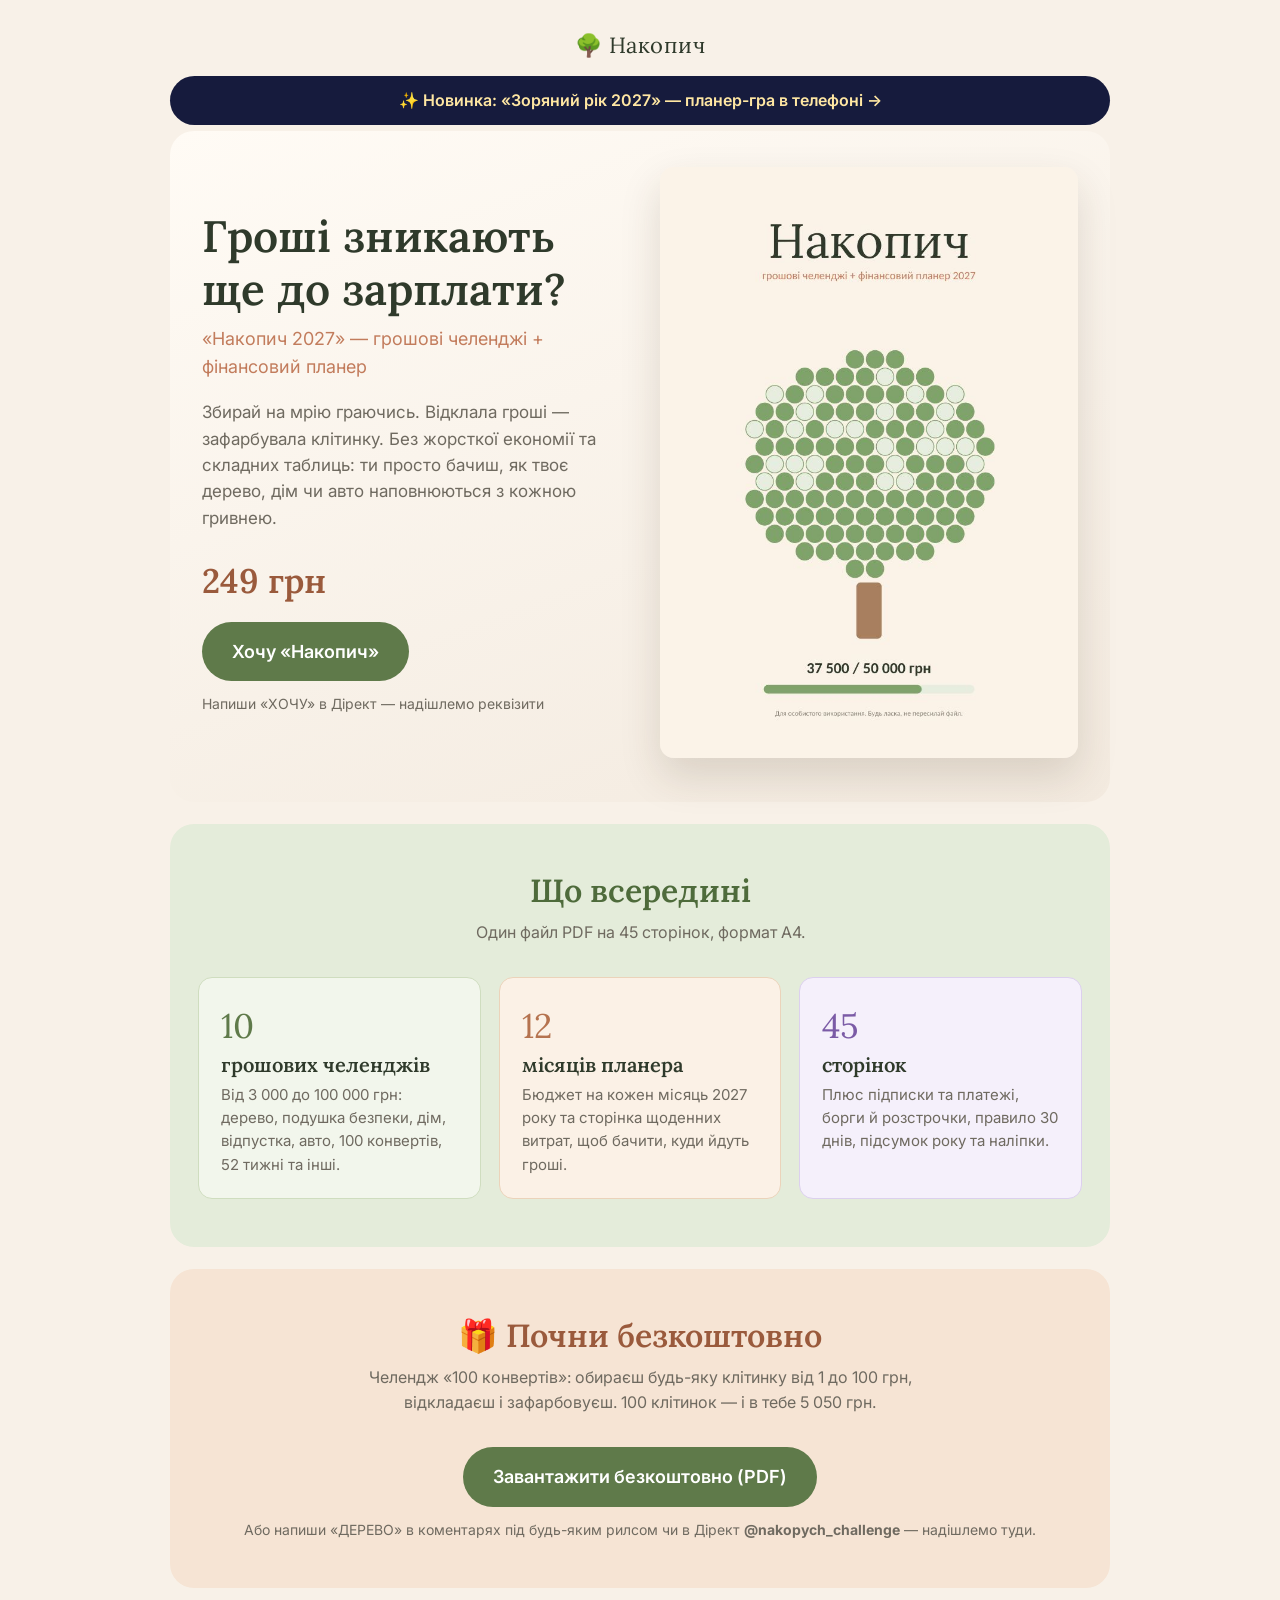
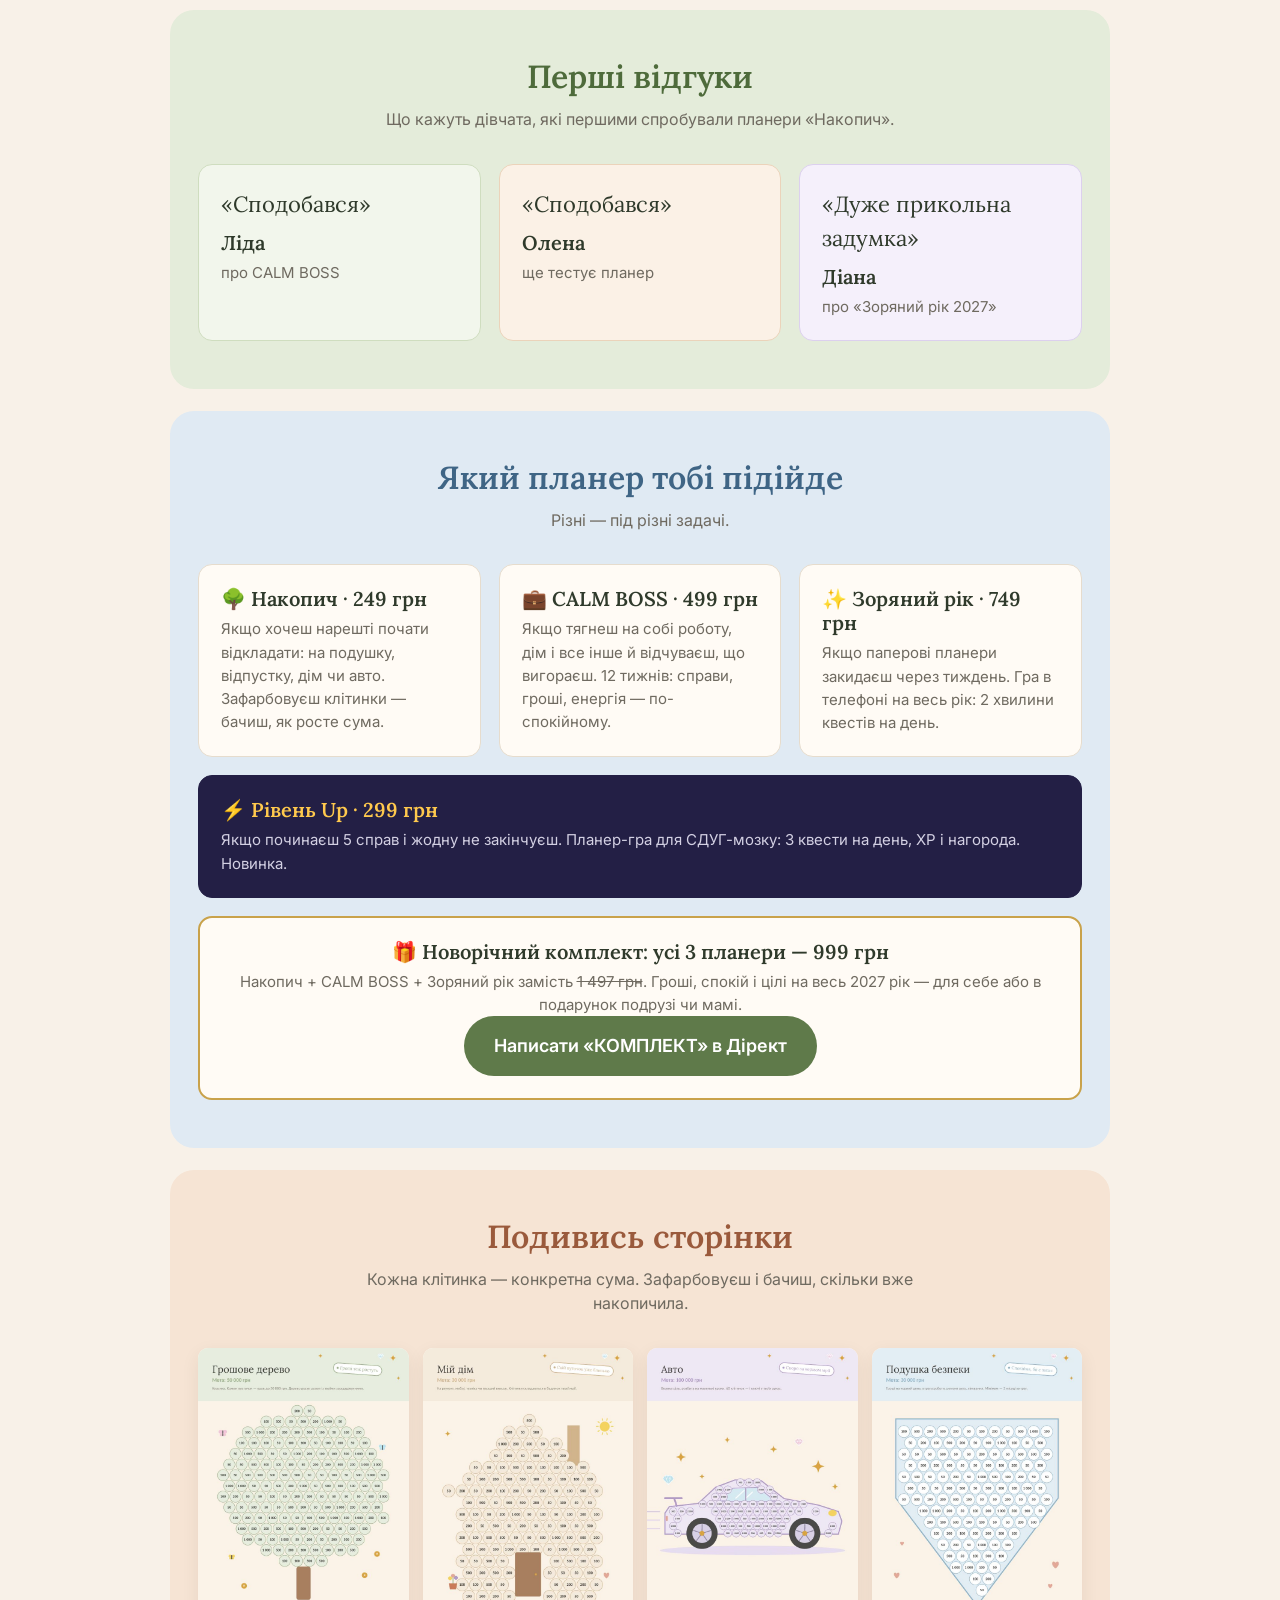
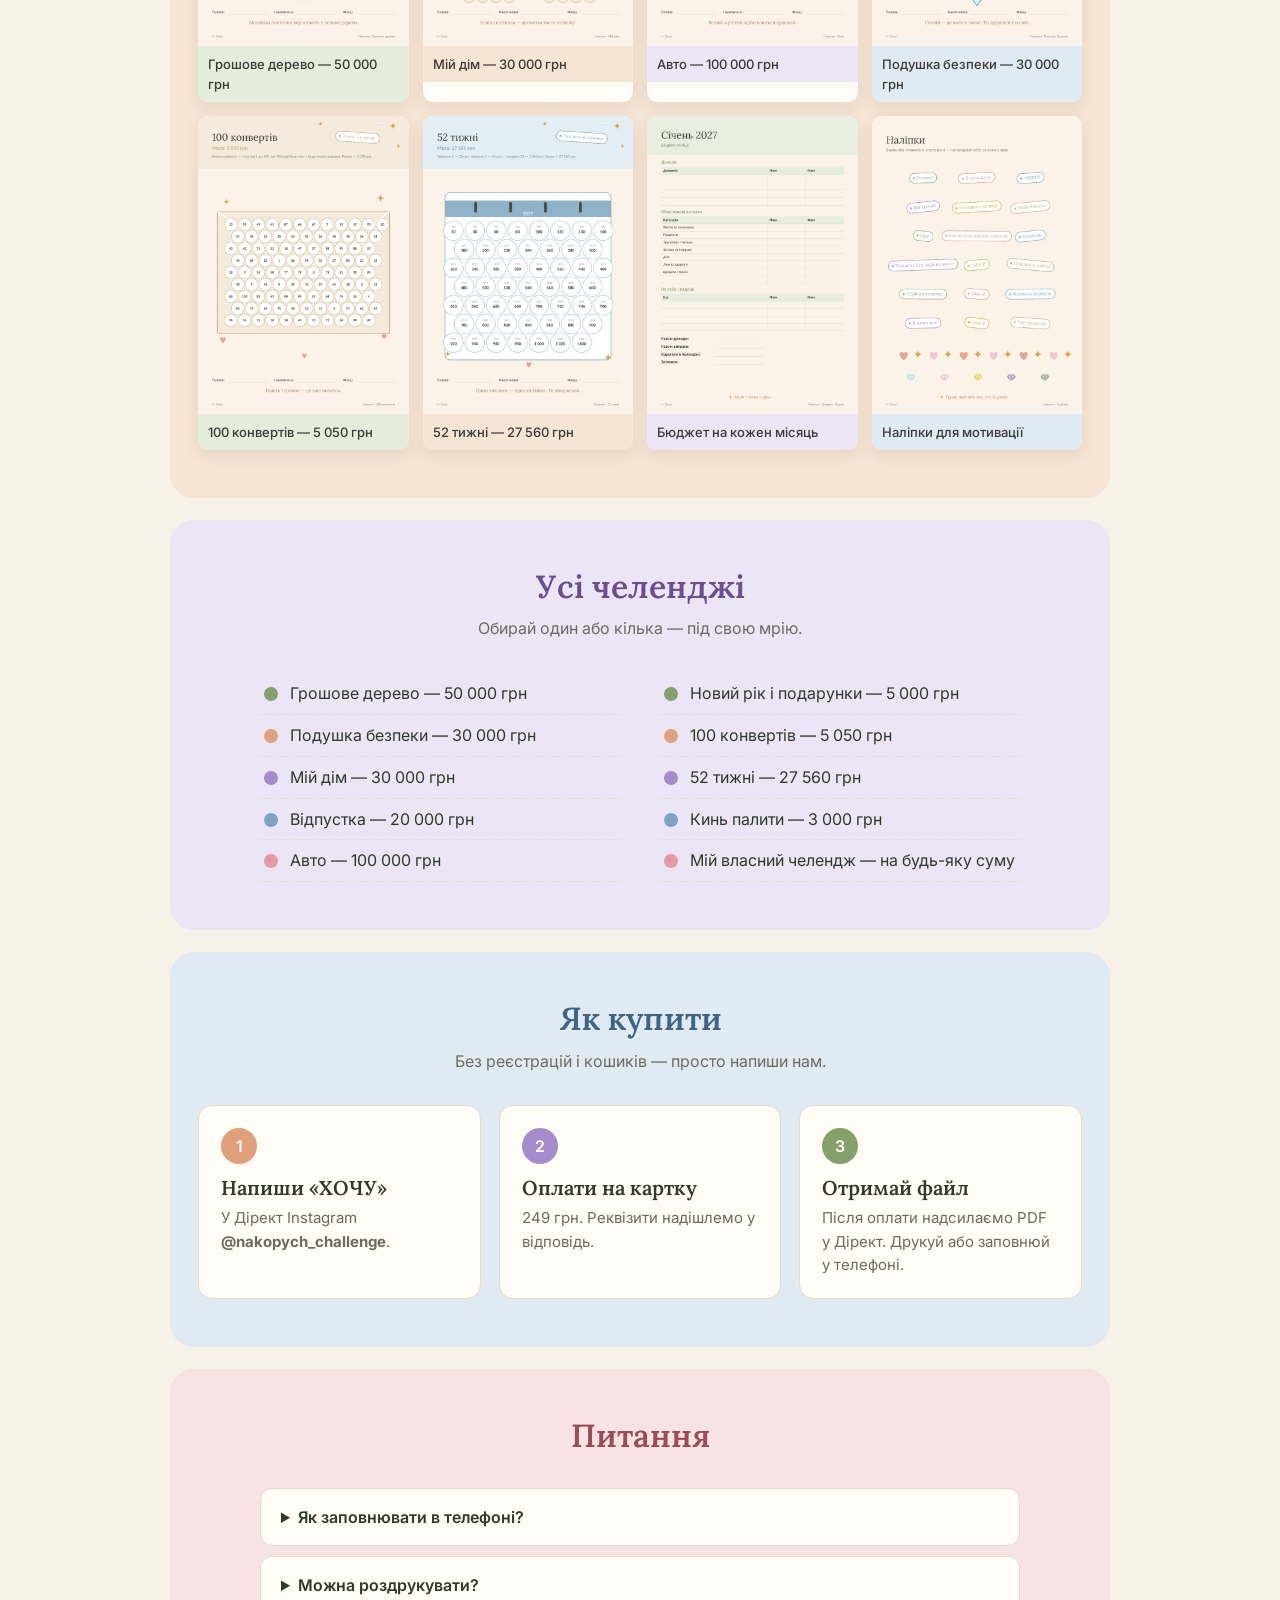
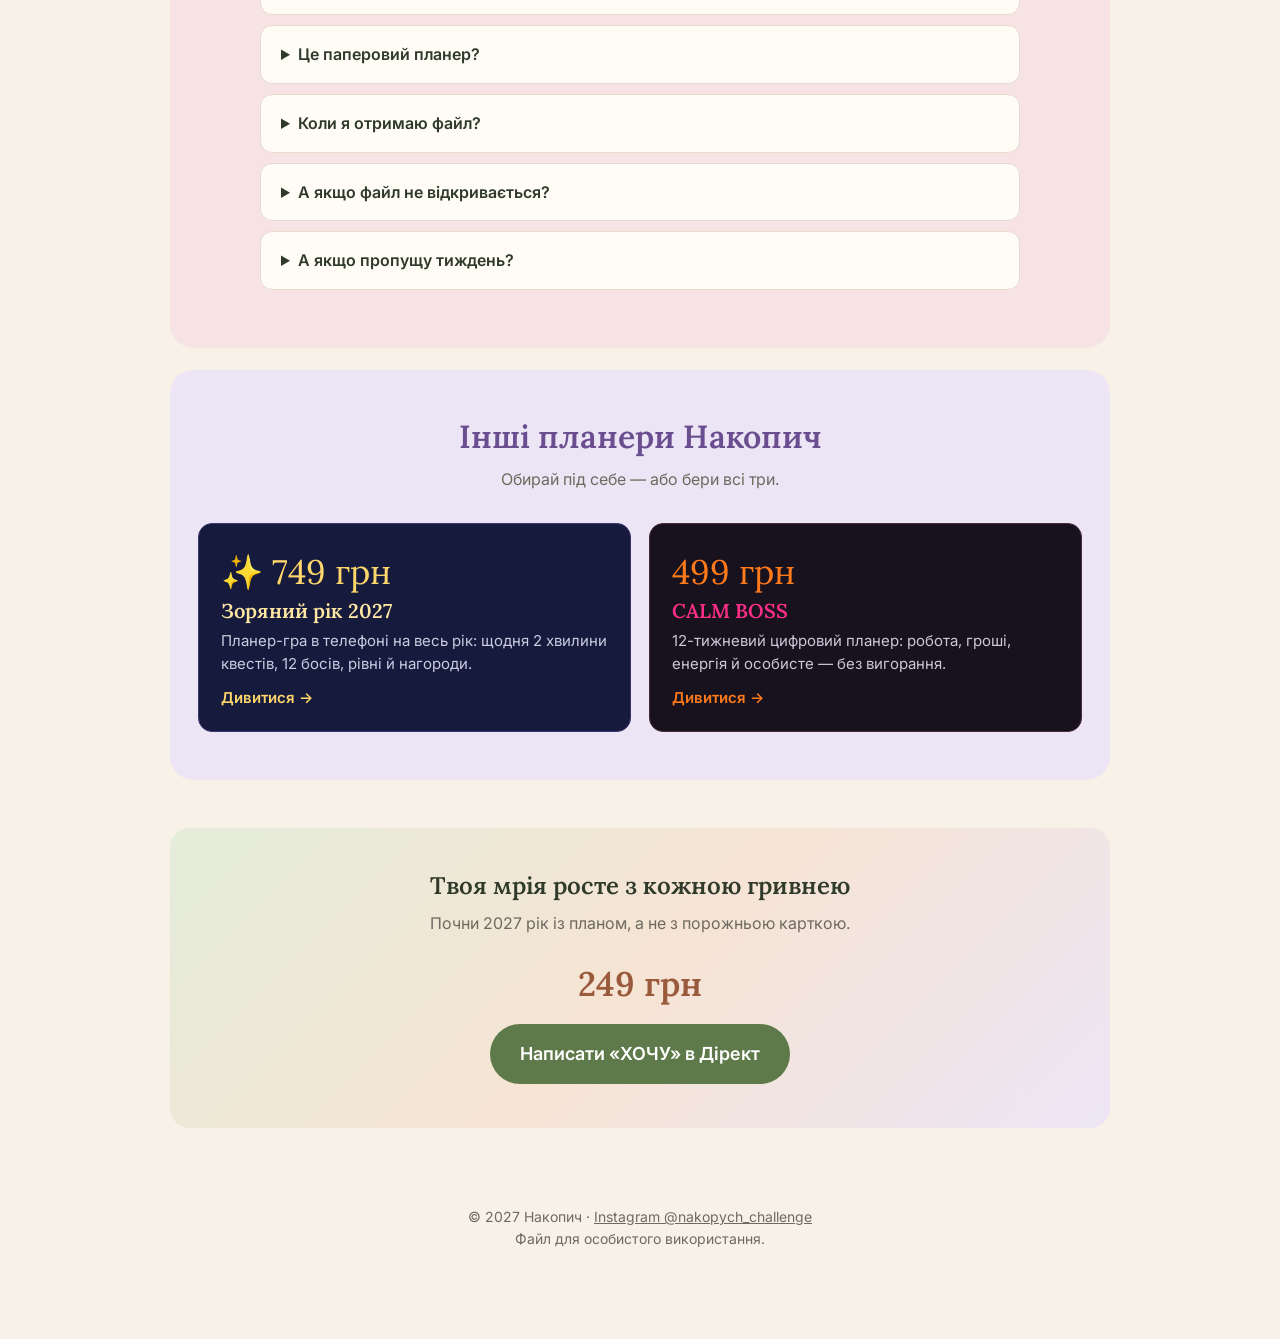
==== index.html @ 826d17c2 "Рівень Up: сторінка планера-гри, 299 грн" ====
<!DOCTYPE html>
<html lang="uk">
<head>
<meta charset="utf-8">
<meta name="viewport" content="width=device-width, initial-scale=1">
<title>Накопич 2027 — грошові челенджі та фінансовий планер</title>
<meta name="description" content="Грошові челенджі та фінансовий планер на 2027 рік. 45 сторінок: збирай на мрію, подушку безпеки, дім, авто чи відпустку. Друкуй або заповнюй у телефоні.">
<meta property="og:title" content="Накопич 2027 — грошові челенджі + фінансовий планер">
<meta property="og:description" content="45 сторінок, щоб накопичити на мрію крок за кроком. Друкуй або заповнюй у телефоні.">
<meta property="og:image" content="https://a60282523-beep.github.io/nakopych/img/p1.jpg">
<link rel="preconnect" href="https://fonts.googleapis.com">
<link href="https://fonts.googleapis.com/css2?family=Lora:wght@500;600&family=Inter:wght@400;500;600&display=swap" rel="stylesheet">
<style>
  :root{--bg:#F8F1E8;--card:#FFFBF5;--green:#86A06C;--green-d:#5F7A4A;--ink:#2F3A2B;--muted:#6F6A60;--accent:#C27C5C;--line:#E6DCCD}
  *{box-sizing:border-box;margin:0;padding:0}
  body{background:var(--bg);color:var(--ink);font-family:Inter,system-ui,sans-serif;line-height:1.55;-webkit-font-smoothing:antialiased}
  .wrap{max-width:980px;margin:0 auto;padding:0 20px}
  h1,h2,h3{font-family:Lora,Georgia,serif;font-weight:600;line-height:1.2}
  header{padding:28px 0 8px;text-align:center}
  .logo{font-family:Lora,serif;font-size:22px;color:var(--ink);letter-spacing:.5px}
  .hero{display:grid;grid-template-columns:1fr 1fr;gap:40px;align-items:center;padding:28px 0 56px}
  .hero h1{font-size:44px;margin-bottom:10px}
  .hero .sub{color:var(--accent);font-size:18px;margin-bottom:18px}
  .hero p{color:var(--muted);font-size:17px;margin-bottom:24px}
  .hero img{width:100%;border-radius:14px;box-shadow:0 18px 40px rgba(60,50,30,.15)}
  .btn{display:inline-block;background:var(--green-d);color:#fff;text-decoration:none;font-weight:600;font-size:18px;padding:16px 30px;border-radius:999px;transition:.2s}
  .btn:hover{background:var(--ink)}
  .note{font-size:14px;color:var(--muted);margin-top:12px}
  section{padding:48px 0;border-top:1px solid var(--line)}
  section h2{font-size:32px;text-align:center;margin-bottom:10px}
  .lead{text-align:center;color:var(--muted);max-width:620px;margin:0 auto 32px}
  .grid3{display:grid;grid-template-columns:repeat(3,1fr);gap:18px}
  .card{background:var(--card);border:1px solid var(--line);border-radius:14px;padding:22px}
  .card h3{font-size:20px;margin-bottom:6px}
  .card p{color:var(--muted);font-size:15px}
  .num{font-family:Lora,serif;font-size:34px;color:var(--green-d)}
  .gallery{display:grid;grid-template-columns:repeat(4,1fr);gap:14px}
  .gallery figure{background:var(--card);border-radius:10px;overflow:hidden;box-shadow:0 6px 18px rgba(60,50,30,.08)}
  .gallery img{width:100%;display:block}
  .gallery figcaption{font-size:13px;padding:8px 10px;color:var(--muted)}
  .list{columns:2;column-gap:40px;max-width:760px;margin:0 auto}
  .list li{break-inside:avoid;list-style:none;padding:8px 0 8px 30px;position:relative;border-bottom:1px dashed var(--line)}
  .list li:before{content:"";position:absolute;left:4px;top:14px;width:14px;height:14px;border-radius:50%;background:var(--green)}
  .steps{counter-reset:s;display:grid;grid-template-columns:repeat(3,1fr);gap:18px}
  .steps .card:before{counter-increment:s;content:counter(s);display:inline-flex;width:36px;height:36px;border-radius:50%;background:var(--green);color:#fff;align-items:center;justify-content:center;font-weight:600;margin-bottom:12px}
  .cta{text-align:center;background:var(--card);border-radius:20px;padding:44px 24px;margin:48px 0}
  .cta h2{margin-bottom:10px}
  .cta p{color:var(--muted);margin-bottom:22px}
  .faq details{background:var(--card);border:1px solid var(--line);border-radius:12px;padding:16px 20px;margin-bottom:10px;max-width:760px;margin-left:auto;margin-right:auto}
  .faq summary{font-weight:600;cursor:pointer}
  .faq p{color:var(--muted);margin-top:8px}
  footer{text-align:center;color:var(--muted);font-size:14px;padding:30px 0 90px}
  .sticky{position:fixed;left:0;right:0;bottom:0;padding:12px 16px;background:rgba(248,241,232,.96);border-top:1px solid var(--line);text-align:center;display:none}
  @media(max-width:760px){
    .hero{grid-template-columns:1fr;text-align:center;gap:24px;padding-top:10px}
    .hero h1{font-size:36px}
    .grid3,.steps{grid-template-columns:1fr}
    .gallery{grid-template-columns:repeat(2,1fr)}
    .list{columns:1}
    .sticky{display:block}
  }

  section{border-top:none;border-radius:24px;padding:48px 28px;margin:22px 0}
  .s-green{background:#E4ECDA}.s-peach{background:#F6E4D4}.s-lilac{background:#ECE5F5}.s-blue{background:#E0EAF3}.s-pink{background:#F7E3E3}
  .s-green h2{color:#4E6B3B}.s-peach h2{color:#9A5A3C}.s-lilac h2{color:#6A4E8F}.s-blue h2{color:#3F6585}.s-pink h2{color:#9B4B5A}
  .c1{background:#F2F6EC;border-color:#CFDDBF}.c2{background:#FBF1E6;border-color:#EBD3BA}.c3{background:#F5F0FB;border-color:#DCD0EE}
  .c1 .num{color:#5F7A4A}.c2 .num{color:#B5734F}.c3 .num{color:#7B5BA6}
  .gallery figure:nth-child(4n+1) figcaption{background:#E4ECDA}.gallery figure:nth-child(4n+2) figcaption{background:#F6E4D4}
  .gallery figure:nth-child(4n+3) figcaption{background:#ECE5F5}.gallery figure:nth-child(4n+4) figcaption{background:#E0EAF3}
  .gallery figcaption{color:#3a3a34;font-weight:500}
  .list li:nth-child(5n+1):before{background:#86A06C}.list li:nth-child(5n+2):before{background:#E0A07C}.list li:nth-child(5n+3):before{background:#A58BCB}
  .list li:nth-child(5n+4):before{background:#7FA3C4}.list li:nth-child(5n+5):before{background:#E39AA6}
  .steps .card:nth-child(1):before{background:#E0A07C}.steps .card:nth-child(2):before{background:#A58BCB}.steps .card:nth-child(3):before{background:#86A06C}
  .cta{background:linear-gradient(135deg,#E4ECDA,#F6E4D4 50%,#ECE5F5)}
  .hero{background:linear-gradient(160deg,#FFFBF5,#F3EADF);border-radius:24px;padding:36px 32px 44px;margin-top:6px}
  @media(max-width:760px){.grid3[style]{grid-template-columns:1fr!important}section{padding:36px 18px;border-radius:18px}.hero{padding:24px 18px 32px}}
  .price{font-family:Lora,serif;font-size:34px;color:#9A5A3C;margin-bottom:14px;font-weight:600}
</style>
</head>
<body>
<header><div class="logo">🌳 Накопич</div></header>
<a href="zoriany.html" style="display:block;max-width:940px;margin:6px auto 0;background:#161B3D;color:#FFE7A3;text-decoration:none;text-align:center;font-weight:600;padding:12px 16px;border-radius:999px">✨ Новинка: «Зоряний рік 2027» — планер-гра в телефоні →</a>

<main class="wrap">
  <div class="hero">
    <div>
      <h1>Гроші зникають ще до зарплати?</h1>
      <div class="sub">«Накопич 2027» — грошові челенджі + фінансовий планер</div>
      <p>Збирай на мрію граючись. Відклала гроші — зафарбувала клітинку. Без жорсткої економії та складних таблиць: ти просто бачиш, як твоє дерево, дім чи авто наповнюються з кожною гривнею.</p>
      <div class="price">249 грн</div>
      <a class="btn" href="https://ig.me/m/nakopych_challenge">Хочу «Накопич»</a>
      <div class="note">Напиши «ХОЧУ» в Дірект — надішлемо реквізити</div>
    </div>
    <img src="img/p1.jpg" alt="Обкладинка планера Накопич 2027 з грошовим деревом">
  </div>

  <section class="s-green">
    <h2>Що всередині</h2>
    <p class="lead">Один файл PDF на 45 сторінок, формат А4.</p>
    <div class="grid3">
      <div class="card c1"><div class="num">10</div><h3>грошових челенджів</h3><p>Від 3 000 до 100 000 грн: дерево, подушка безпеки, дім, відпустка, авто, 100 конвертів, 52 тижні та інші.</p></div>
      <div class="card c2"><div class="num">12</div><h3>місяців планера</h3><p>Бюджет на кожен місяць 2027 року та сторінка щоденних витрат, щоб бачити, куди йдуть гроші.</p></div>
      <div class="card c3"><div class="num">45</div><h3>сторінок</h3><p>Плюс підписки та платежі, борги й розстрочки, правило 30 днів, підсумок року та наліпки.</p></div>
    </div>
  </section>


  <section class="s-peach" id="gift" style="text-align:center">
    <h2>🎁 Почни безкоштовно</h2>
    <p class="lead">Челендж «100 конвертів»: обираєш будь-яку клітинку від 1 до 100 грн, відкладаєш і зафарбовуєш. 100 клітинок — і в тебе 5 050 грн.</p>
    <a class="btn" href="podarunok.pdf" download>Завантажити безкоштовно (PDF)</a>
    <div class="note">Або напиши «ДЕРЕВО» в коментарях під будь-яким рилсом чи в Дірект <b>@nakopych_challenge</b> — надішлемо туди.</div>
  </section>

  <section class="s-green">
    <h2>Перші відгуки</h2>
    <p class="lead">Що кажуть дівчата, які першими спробували планери «Накопич».</p>
    <div class="grid3">
      <div class="card c1"><p style="font-family:Lora,serif;font-size:22px;color:#2F3A2B">«Сподобався»</p><h3 style="margin-top:10px">Ліда</h3><p>про CALM BOSS</p></div>
      <div class="card c2"><p style="font-family:Lora,serif;font-size:22px;color:#2F3A2B">«Сподобався»</p><h3 style="margin-top:10px">Олена</h3><p>ще тестує планер</p></div>
      <div class="card c3"><p style="font-family:Lora,serif;font-size:22px;color:#2F3A2B">«Дуже прикольна задумка»</p><h3 style="margin-top:10px">Діана</h3><p>про «Зоряний рік 2027»</p></div>
    </div>
  </section>

  <section class="s-blue" id="plans">
    <h2>Який планер тобі підійде</h2>
    <p class="lead">Різні — під різні задачі.</p>
    <div class="grid3">
      <div class="card"><h3>🌳 Накопич · 249 грн</h3><p>Якщо хочеш нарешті почати відкладати: на подушку, відпустку, дім чи авто. Зафарбовуєш клітинки — бачиш, як росте сума.</p></div>
      <a href="calmboss.html" class="card" style="text-decoration:none;color:inherit"><h3>💼 CALM BOSS · 499 грн</h3><p>Якщо тягнеш на собі роботу, дім і все інше й відчуваєш, що вигораєш. 12 тижнів: справи, гроші, енергія — по-спокійному.</p></a>
      <a href="zoriany.html" class="card" style="text-decoration:none;color:inherit"><h3>✨ Зоряний рік · 749 грн</h3><p>Якщо паперові планери закидаєш через тиждень. Гра в телефоні на весь рік: 2 хвилини квестів на день.</p></a>
    </div>
    <a href="riven.html" class="card" style="display:block;margin-top:18px;text-decoration:none;color:inherit;background:#231F45;border-color:#231F45"><h3 style="color:#FFC94D">⚡ Рівень Up · 299 грн</h3><p style="color:#D3D0E3">Якщо починаєш 5 справ і жодну не закінчуєш. Планер-гра для СДУГ-мозку: 3 квести на день, XP і нагорода. Новинка.</p></a>
    <div class="card" style="margin-top:18px;text-align:center;border:2px solid #c9a24a">
      <h3>🎁 Новорічний комплект: усі 3 планери — 999 грн</h3>
      <p>Накопич + CALM BOSS + Зоряний рік замість <s>1 497 грн</s>. Гроші, спокій і цілі на весь 2027 рік — для себе або в подарунок подрузі чи мамі.</p>
      <a class="btn" href="https://ig.me/m/nakopych_challenge">Написати «КОМПЛЕКТ» в Дірект</a>
    </div>
  </section>

  <section class="s-peach">
    <h2>Подивись сторінки</h2>
    <p class="lead">Кожна клітинка — конкретна сума. Зафарбовуєш і бачиш, скільки вже накопичила.</p>
    <div class="gallery">
      <figure><img src="img/p5.jpg" alt="Челендж Грошове дерево"><figcaption>Грошове дерево — 50 000 грн</figcaption></figure>
      <figure><img src="img/p7.jpg" alt="Челендж Мій дім"><figcaption>Мій дім — 30 000 грн</figcaption></figure>
      <figure><img src="img/p9.jpg" alt="Челендж Авто"><figcaption>Авто — 100 000 грн</figcaption></figure>
      <figure><img src="img/p6.jpg" alt="Челендж Подушка безпеки"><figcaption>Подушка безпеки — 30 000 грн</figcaption></figure>
      <figure><img src="img/p11.jpg" alt="Челендж 100 конвертів"><figcaption>100 конвертів — 5 050 грн</figcaption></figure>
      <figure><img src="img/p12.jpg" alt="Челендж 52 тижні"><figcaption>52 тижні — 27 560 грн</figcaption></figure>
      <figure><img src="img/p18.jpg" alt="Бюджет на місяць"><figcaption>Бюджет на кожен місяць</figcaption></figure>
      <figure><img src="img/p16.jpg" alt="Наліпки"><figcaption>Наліпки для мотивації</figcaption></figure>
    </div>
  </section>

  <section class="s-lilac">
    <h2>Усі челенджі</h2>
    <p class="lead">Обирай один або кілька — під свою мрію.</p>
    <ul class="list">
      <li>Грошове дерево — 50 000 грн</li>
      <li>Подушка безпеки — 30 000 грн</li>
      <li>Мій дім — 30 000 грн</li>
      <li>Відпустка — 20 000 грн</li>
      <li>Авто — 100 000 грн</li>
      <li>Новий рік і подарунки — 5 000 грн</li>
      <li>100 конвертів — 5 050 грн</li>
      <li>52 тижні — 27 560 грн</li>
      <li>Кинь палити — 3 000 грн</li>
      <li>Мій власний челендж — на будь-яку суму</li>
    </ul>
  </section>

  <section class="s-blue">
    <h2>Як купити</h2>
    <p class="lead">Без реєстрацій і кошиків — просто напиши нам.</p>
    <div class="steps">
      <div class="card"><h3>Напиши «ХОЧУ»</h3><p>У Дірект Instagram <b>@nakopych_challenge</b>.</p></div>
      <div class="card"><h3>Оплати на картку</h3><p>249 грн. Реквізити надішлемо у відповідь.</p></div>
      <div class="card"><h3>Отримай файл</h3><p>Після оплати надсилаємо PDF у Дірект. Друкуй або заповнюй у телефоні.</p></div>
    </div>
  </section>

  <section class="s-pink faq">
    <h2>Питання</h2>
    <p class="lead"></p>
    <details><summary>Як заповнювати в телефоні?</summary><p>Відкрий PDF у застосунку з пером: Samsung Notes, Xodo (безкоштовно, Android та iPhone), GoodNotes або Notability на iPad. Зафарбовуй клітинки пальцем чи стилусом.</p></details>
    <details><summary>Можна роздрукувати?</summary><p>Так. Формат А4 — друкуй удома або в копіцентрі лише потрібні сторінки.</p></details>
    <details><summary>Це паперовий планер?</summary><p>Ні, це електронний файл PDF. Ніякої доставки чекати не треба.</p></details>
    <details><summary>Коли я отримаю файл?</summary><p>Після оплати надсилаємо PDF прямо в Дірект Instagram. Нічого не треба реєструвати.</p></details>
    <details><summary>А якщо файл не відкривається?</summary><p>Напиши нам у Дірект — допоможемо відкрити або надішлемо ще раз.</p></details>
    <details><summary>А якщо пропущу тиждень?</summary><p>Нічого страшного — просто продовжуй. Челендж — не іспит, а гра.</p></details>
  </section>

  <section class="s-lilac">
    <h2>Інші планери Накопич</h2>
    <p class="lead">Обирай під себе — або бери всі три.</p>
    <div class="grid3" style="grid-template-columns:repeat(2,1fr)">
      <a href="zoriany.html" class="card" style="text-decoration:none;color:inherit;background:#161B3D;border-color:#3d3570">
        <div class="num" style="color:#FFD66B">✨ 749 грн</div>
        <h3 style="color:#FFE7A3">Зоряний рік 2027</h3>
        <p style="color:#C9CCE0">Планер-гра в телефоні на весь рік: щодня 2 хвилини квестів, 12 босів, рівні й нагороди.</p>
        <p style="color:#FFD66B;font-weight:600;margin-top:10px">Дивитися →</p>
      </a>
      <a href="calmboss.html" class="card" style="text-decoration:none;color:inherit;background:#17121D;border-color:#4a2a3d">
        <div class="num" style="color:#FF7A1A">499 грн</div>
        <h3 style="color:#FF2E88">CALM BOSS</h3>
        <p style="color:#CFC6DA">12-тижневий цифровий планер: робота, гроші, енергія й особисте — без вигорання.</p>
        <p style="color:#FF7A1A;font-weight:600;margin-top:10px">Дивитися →</p>
      </a>
    </div>
  </section>

  <div class="cta">
    <h2>Твоя мрія росте з кожною гривнею</h2>
    <p>Почни 2027 рік із планом, а не з порожньою карткою.</p>
    <div class="price">249 грн</div>
    <a class="btn" href="https://ig.me/m/nakopych_challenge">Написати «ХОЧУ» в Дірект</a>
  </div>
</main>

<footer>© 2027 Накопич · <a href="https://www.instagram.com/nakopych_challenge/" style="color:inherit">Instagram @nakopych_challenge</a><br>Файл для особистого використання.</footer>
<div class="sticky"><a class="btn" style="width:100%" href="https://ig.me/m/nakopych_challenge">Хочу «Накопич» · 249 грн</a></div>
</body>
</html>
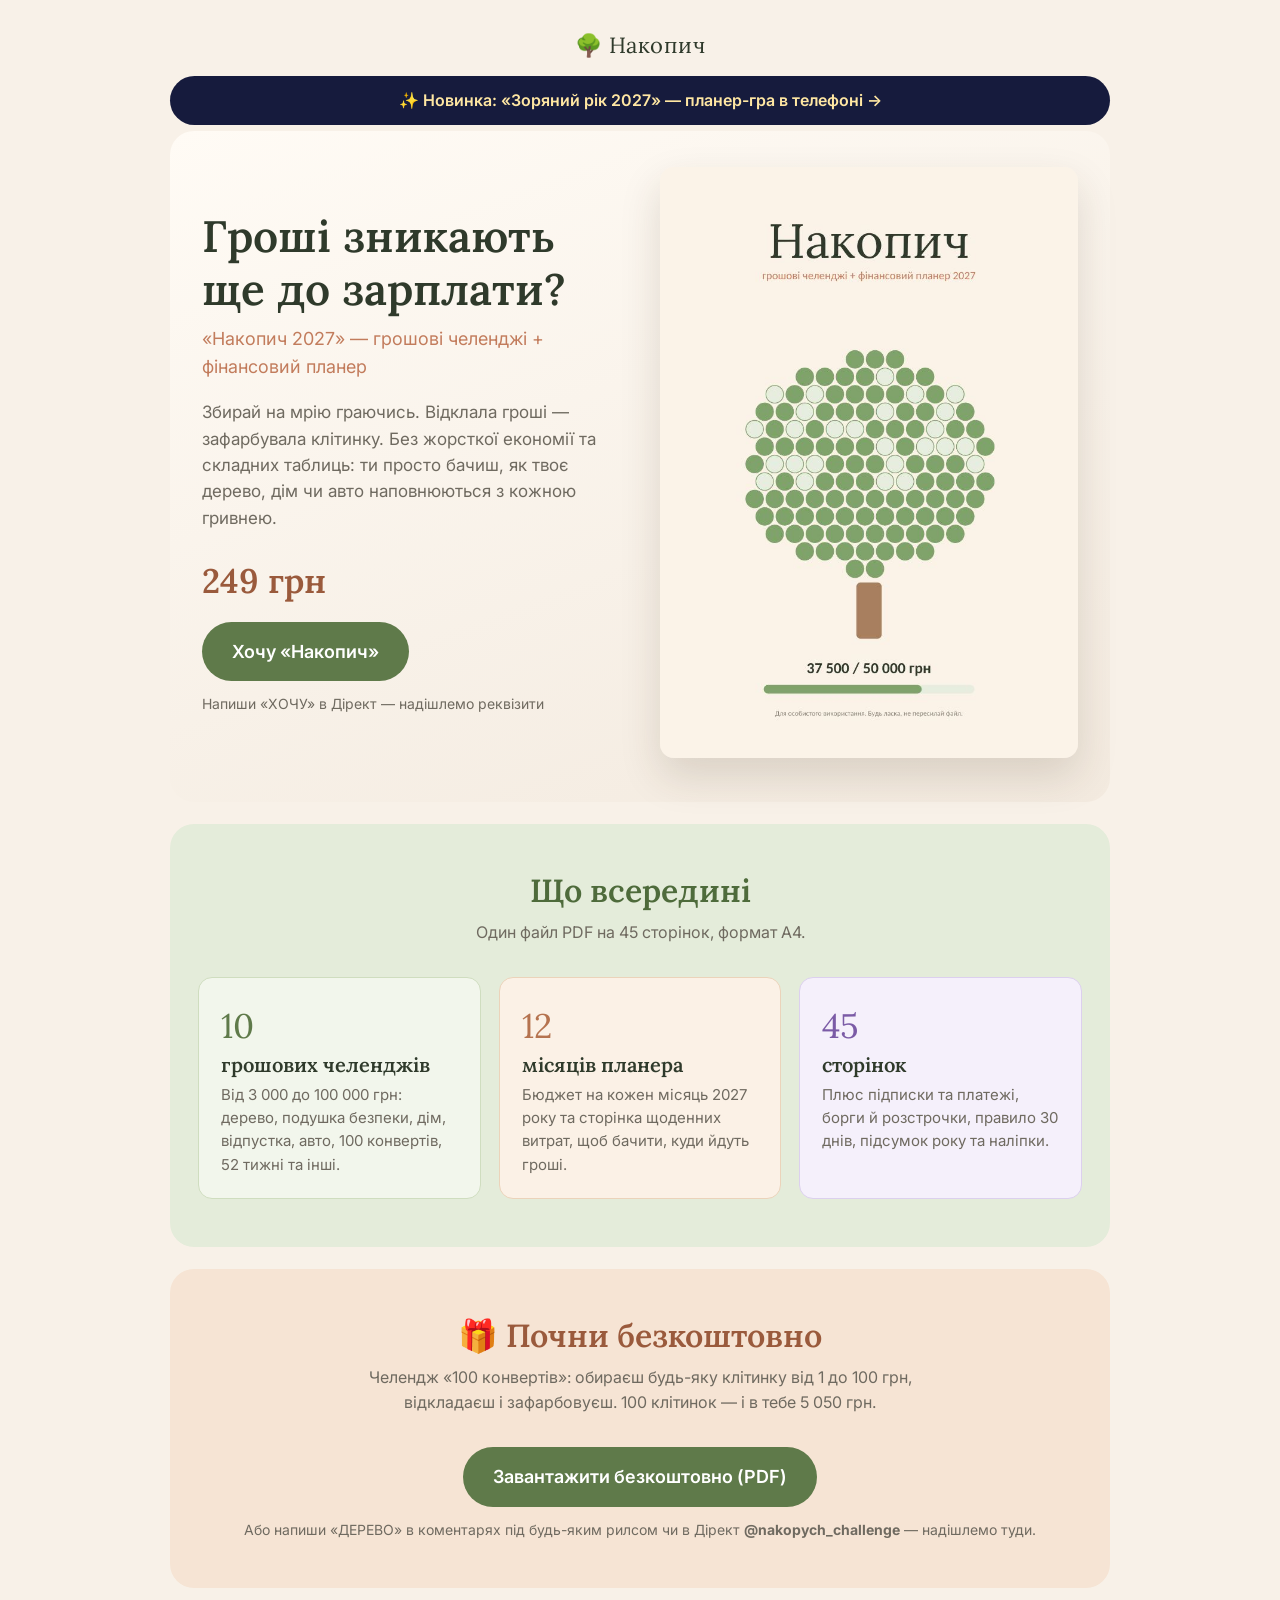
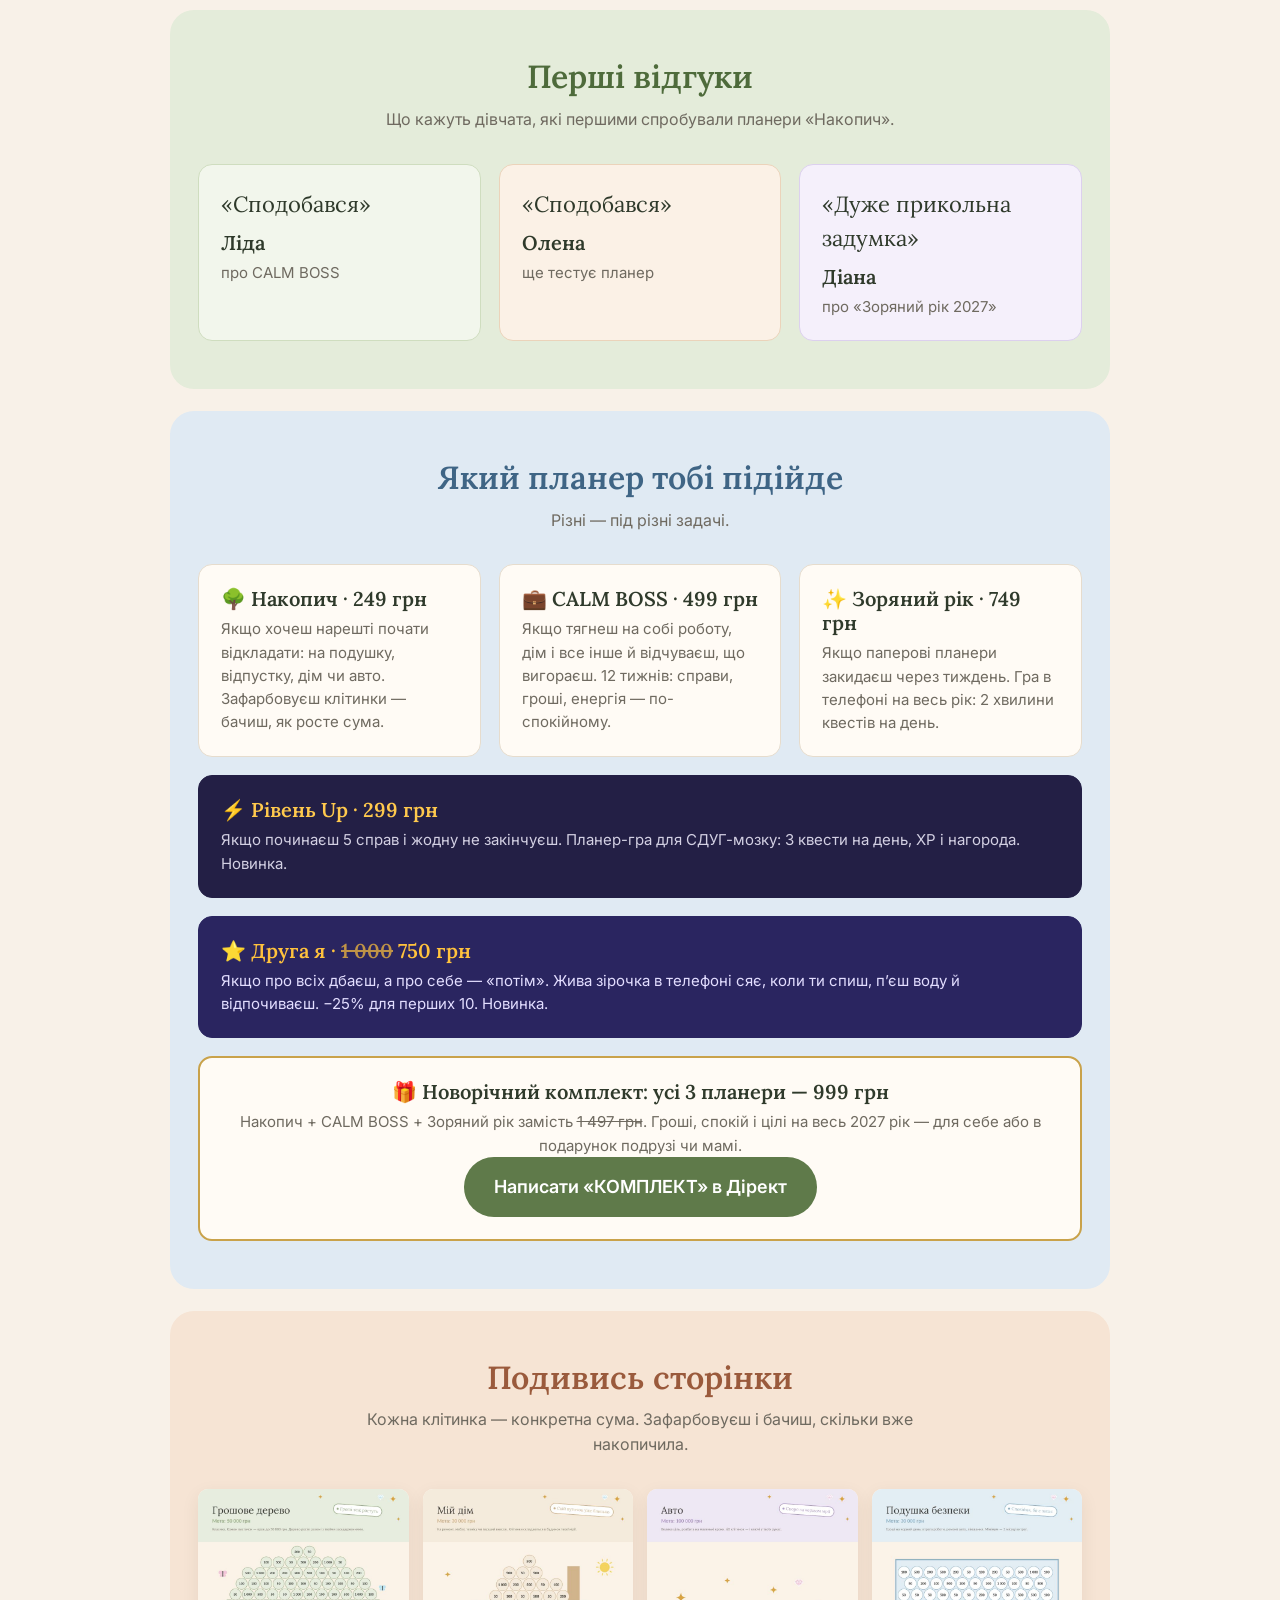
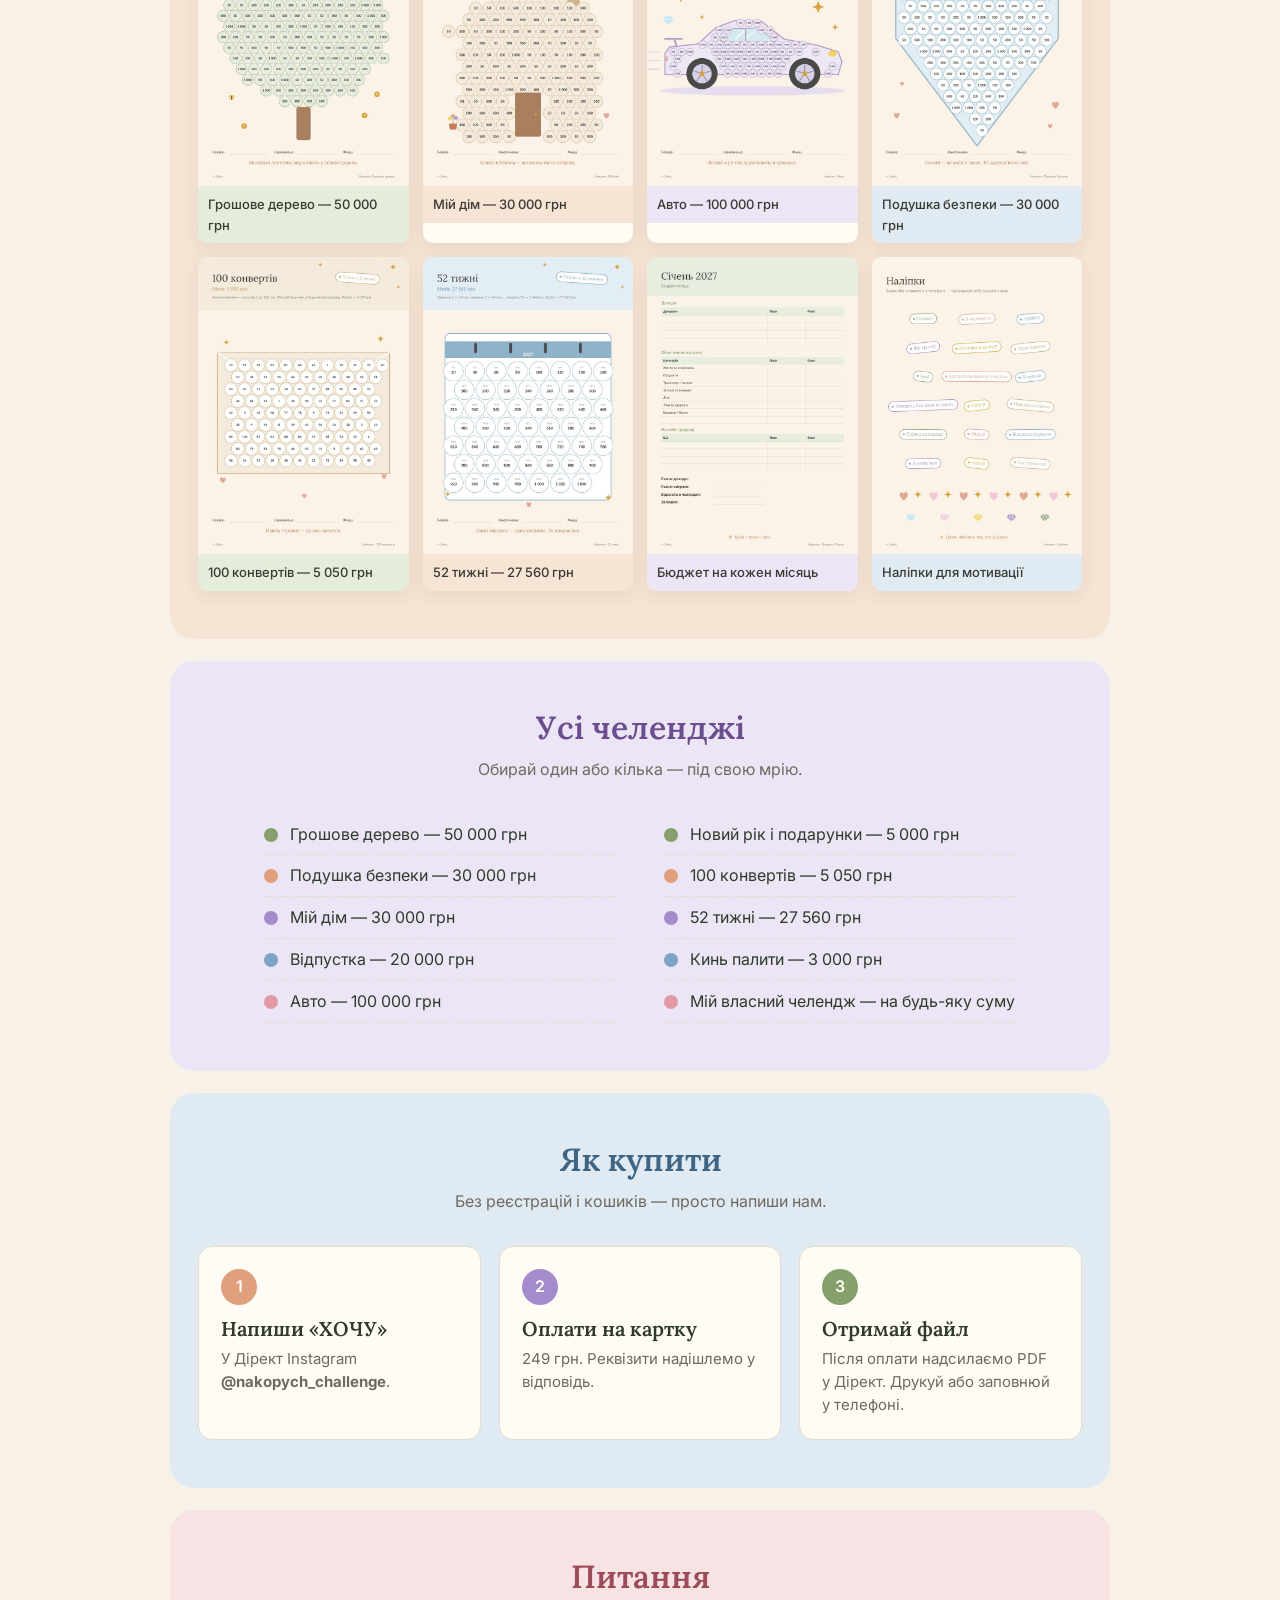
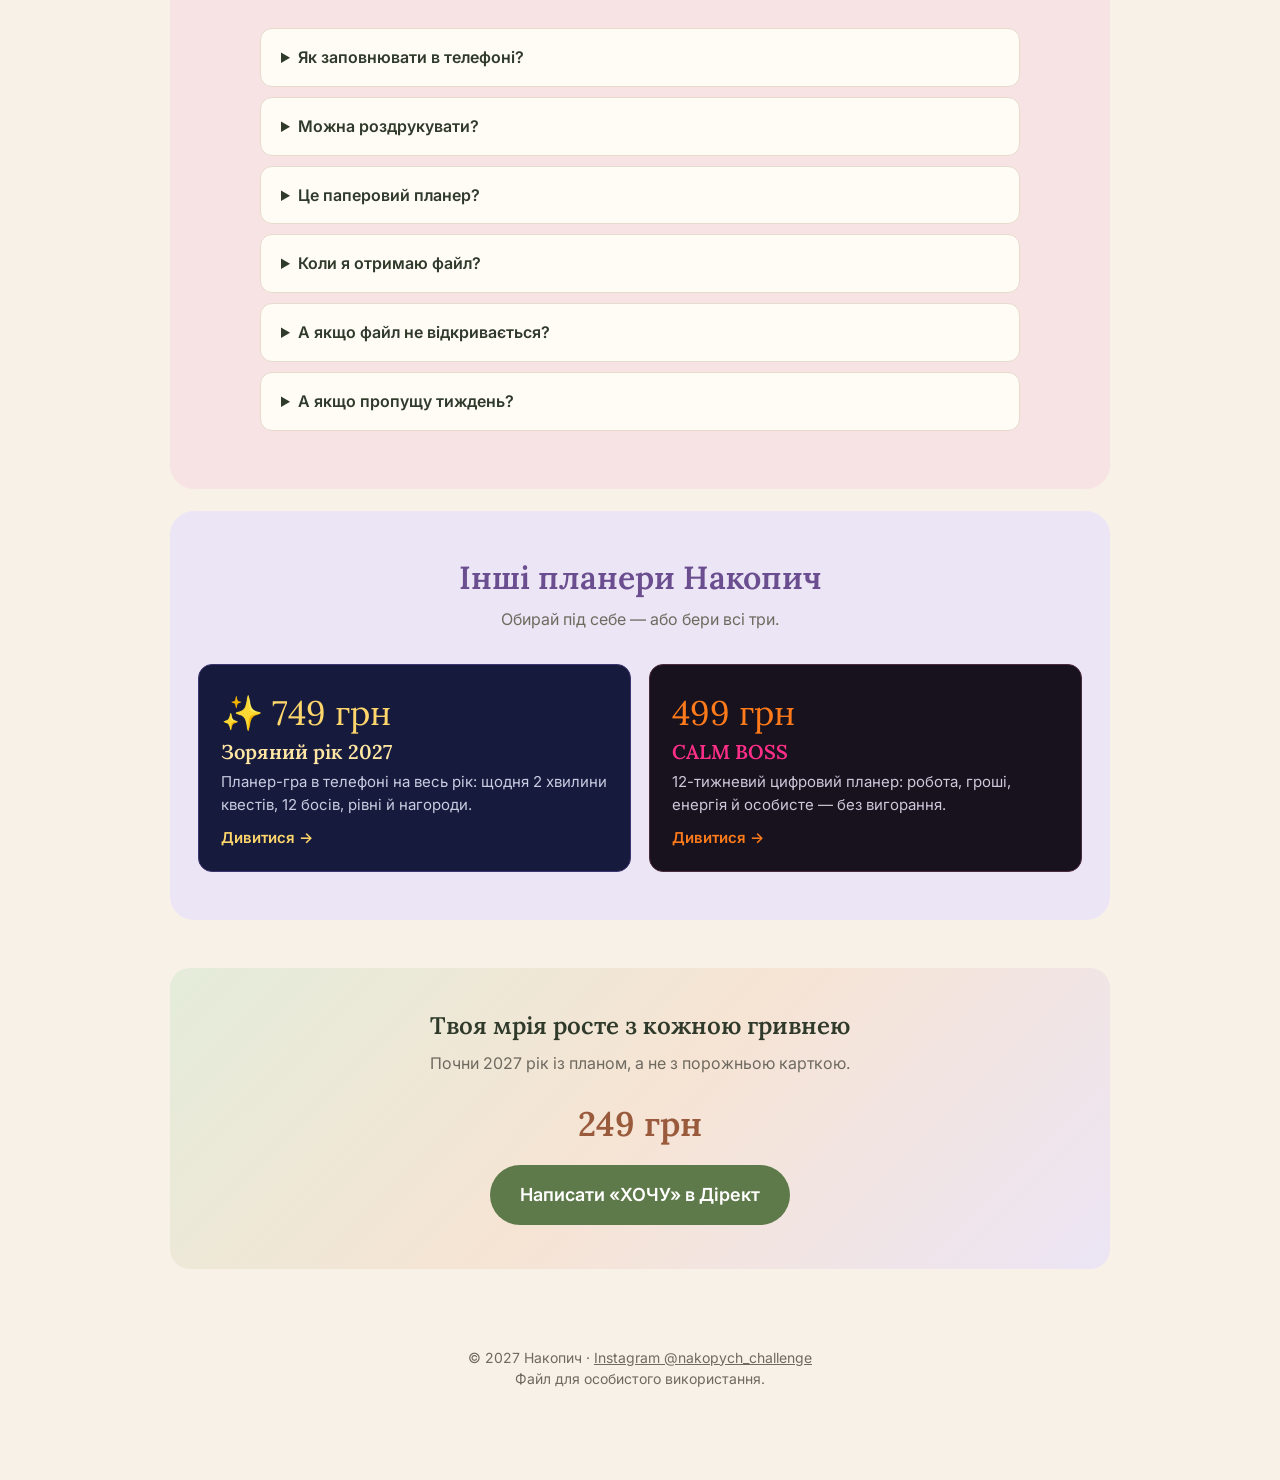
==== commit a187a6d7: "Druga ya: zirochka-tamagochi page + app" ====
--- a/index.html
+++ b/index.html
@@ -131,6 +131,7 @@
       <a href="zoriany.html" class="card" style="text-decoration:none;color:inherit"><h3>✨ Зоряний рік · 749 грн</h3><p>Якщо паперові планери закидаєш через тиждень. Гра в телефоні на весь рік: 2 хвилини квестів на день.</p></a>
     </div>
     <a href="riven.html" class="card" style="display:block;margin-top:18px;text-decoration:none;color:inherit;background:#231F45;border-color:#231F45"><h3 style="color:#FFC94D">⚡ Рівень Up · 299 грн</h3><p style="color:#D3D0E3">Якщо починаєш 5 справ і жодну не закінчуєш. Планер-гра для СДУГ-мозку: 3 квести на день, XP і нагорода. Новинка.</p></a>
+    <a href="druga.html" class="card" style="display:block;margin-top:18px;text-decoration:none;color:inherit;background:#2A2560;border-color:#2A2560"><h3 style="color:#FFC23D">⭐ Друга я · <s style="opacity:.7">1 000</s> 750 грн</h3><p style="color:#E3DEFF">Якщо про всіх дбаєш, а про себе — «потім». Жива зірочка в телефоні сяє, коли ти спиш, пʼєш воду й відпочиваєш. −25% для перших 10. Новинка.</p></a>
     <div class="card" style="margin-top:18px;text-align:center;border:2px solid #c9a24a">
       <h3>🎁 Новорічний комплект: усі 3 планери — 999 грн</h3>
       <p>Накопич + CALM BOSS + Зоряний рік замість <s>1 497 грн</s>. Гроші, спокій і цілі на весь 2027 рік — для себе або в подарунок подрузі чи мамі.</p>
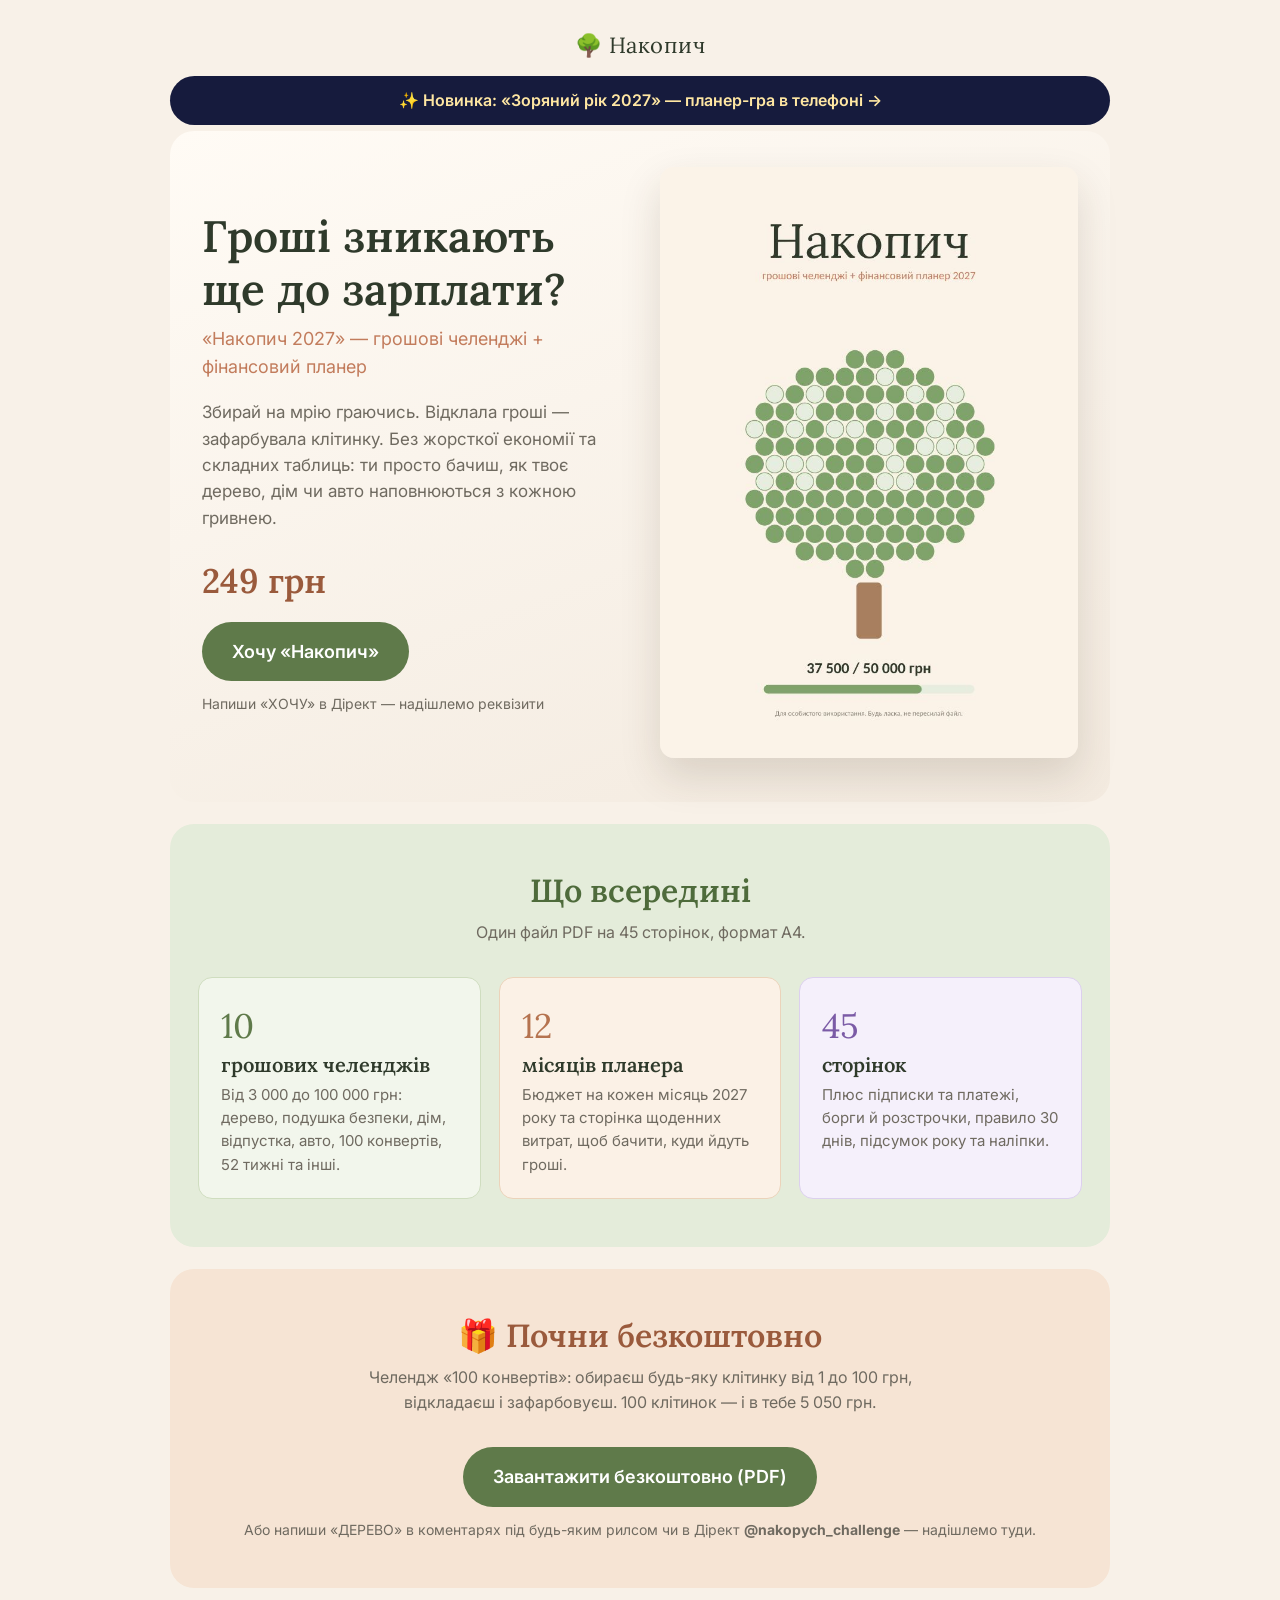
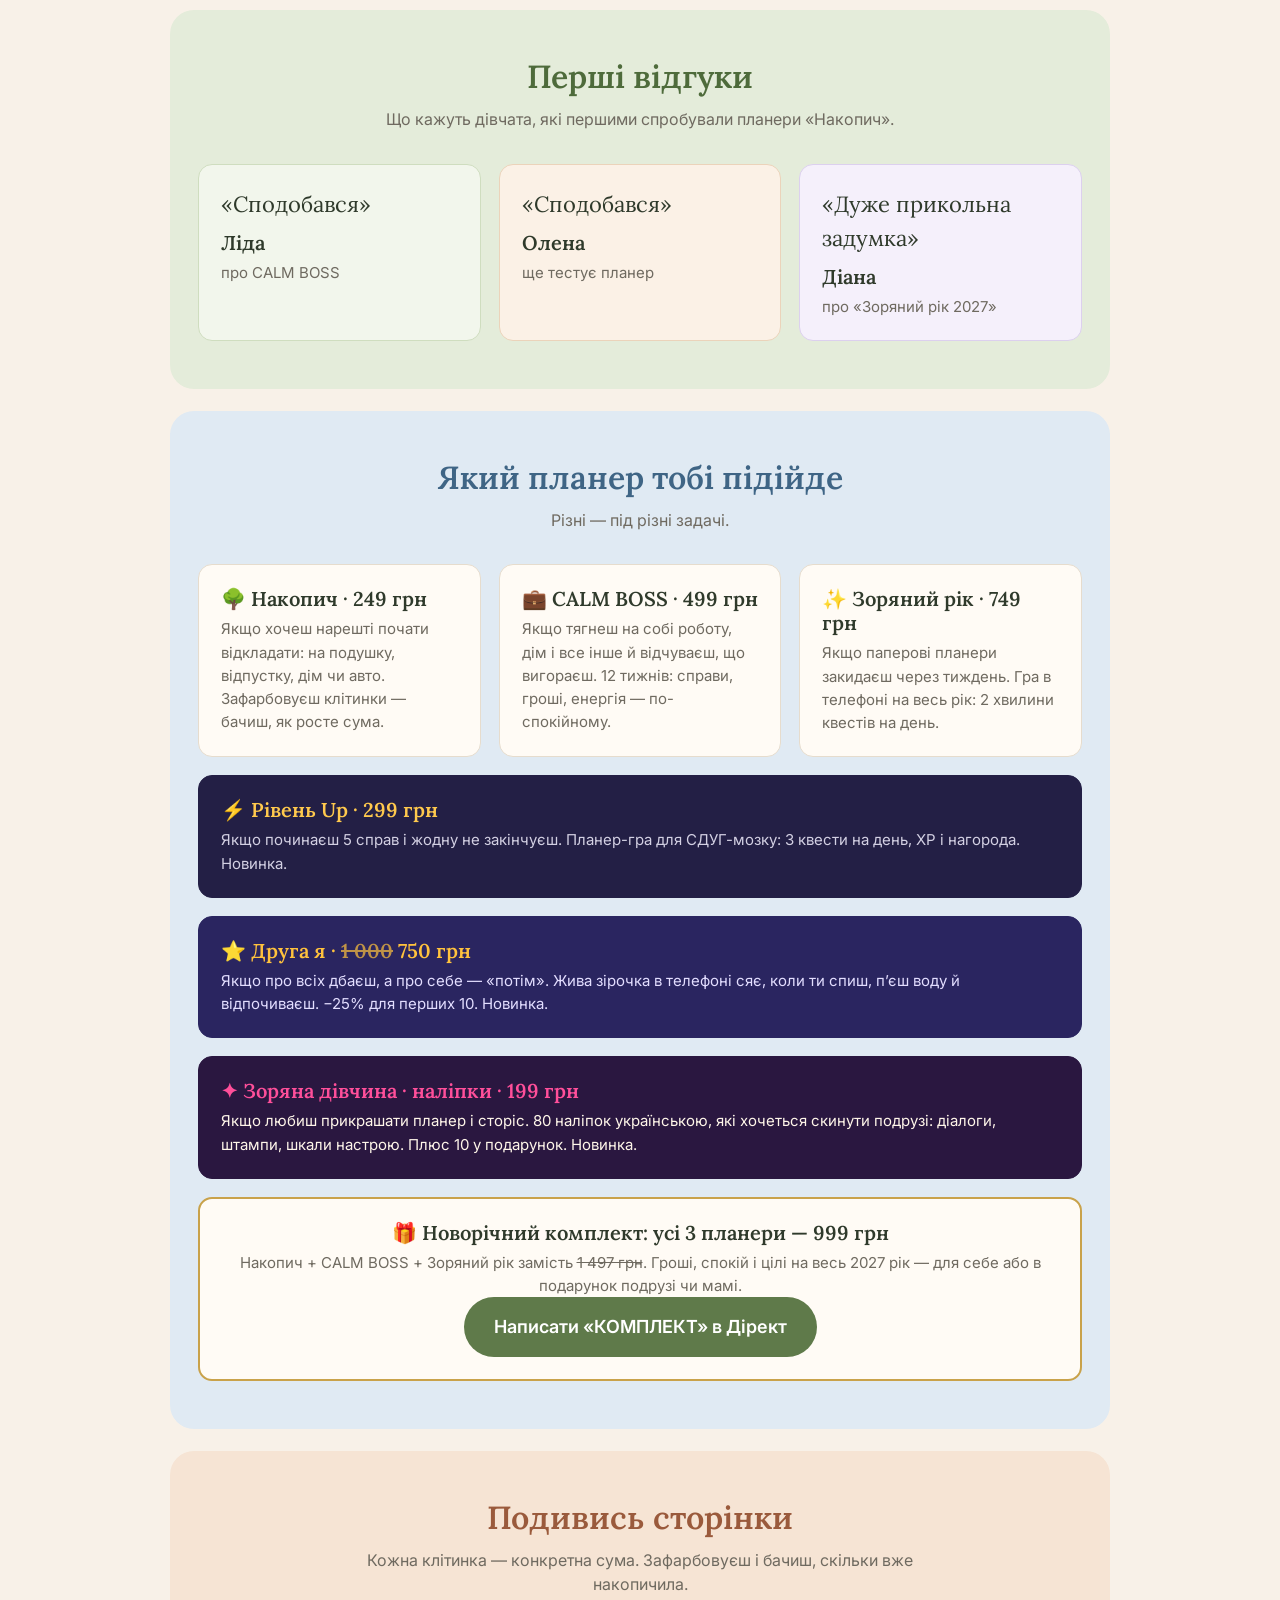
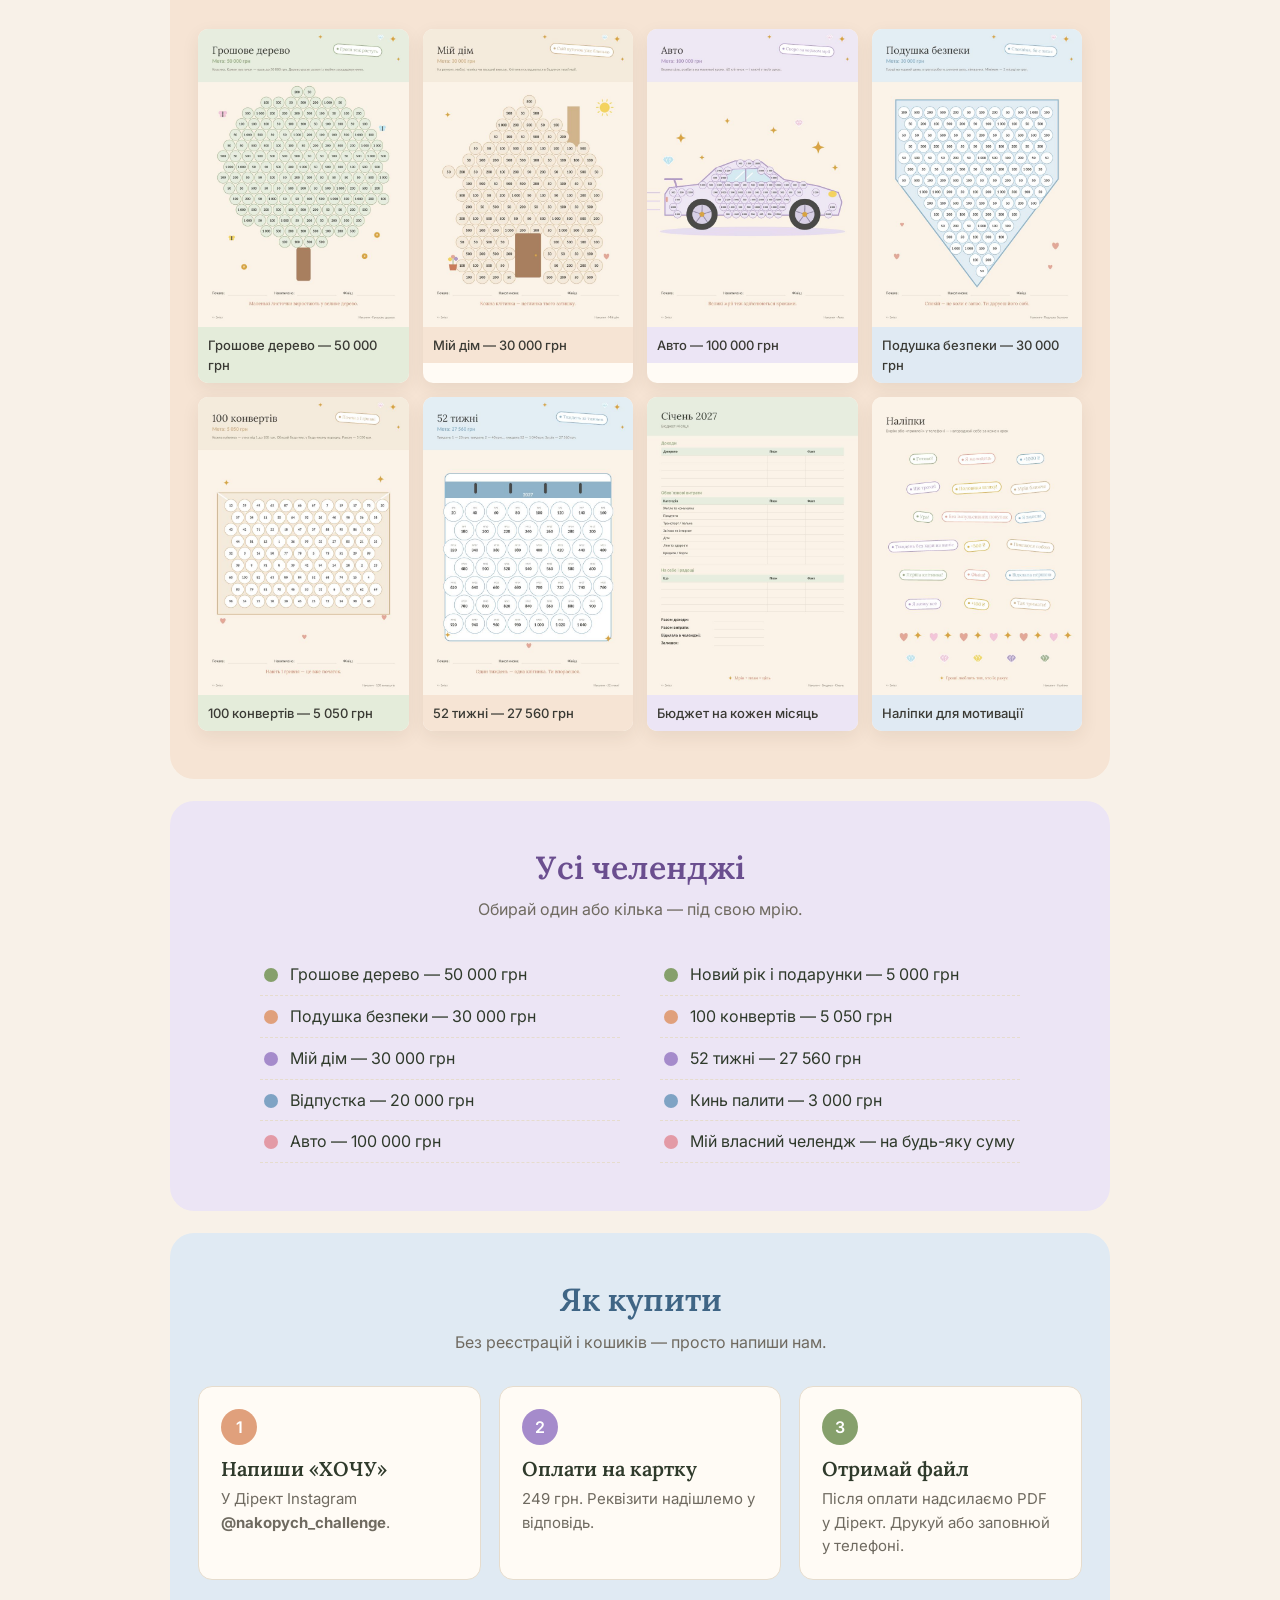
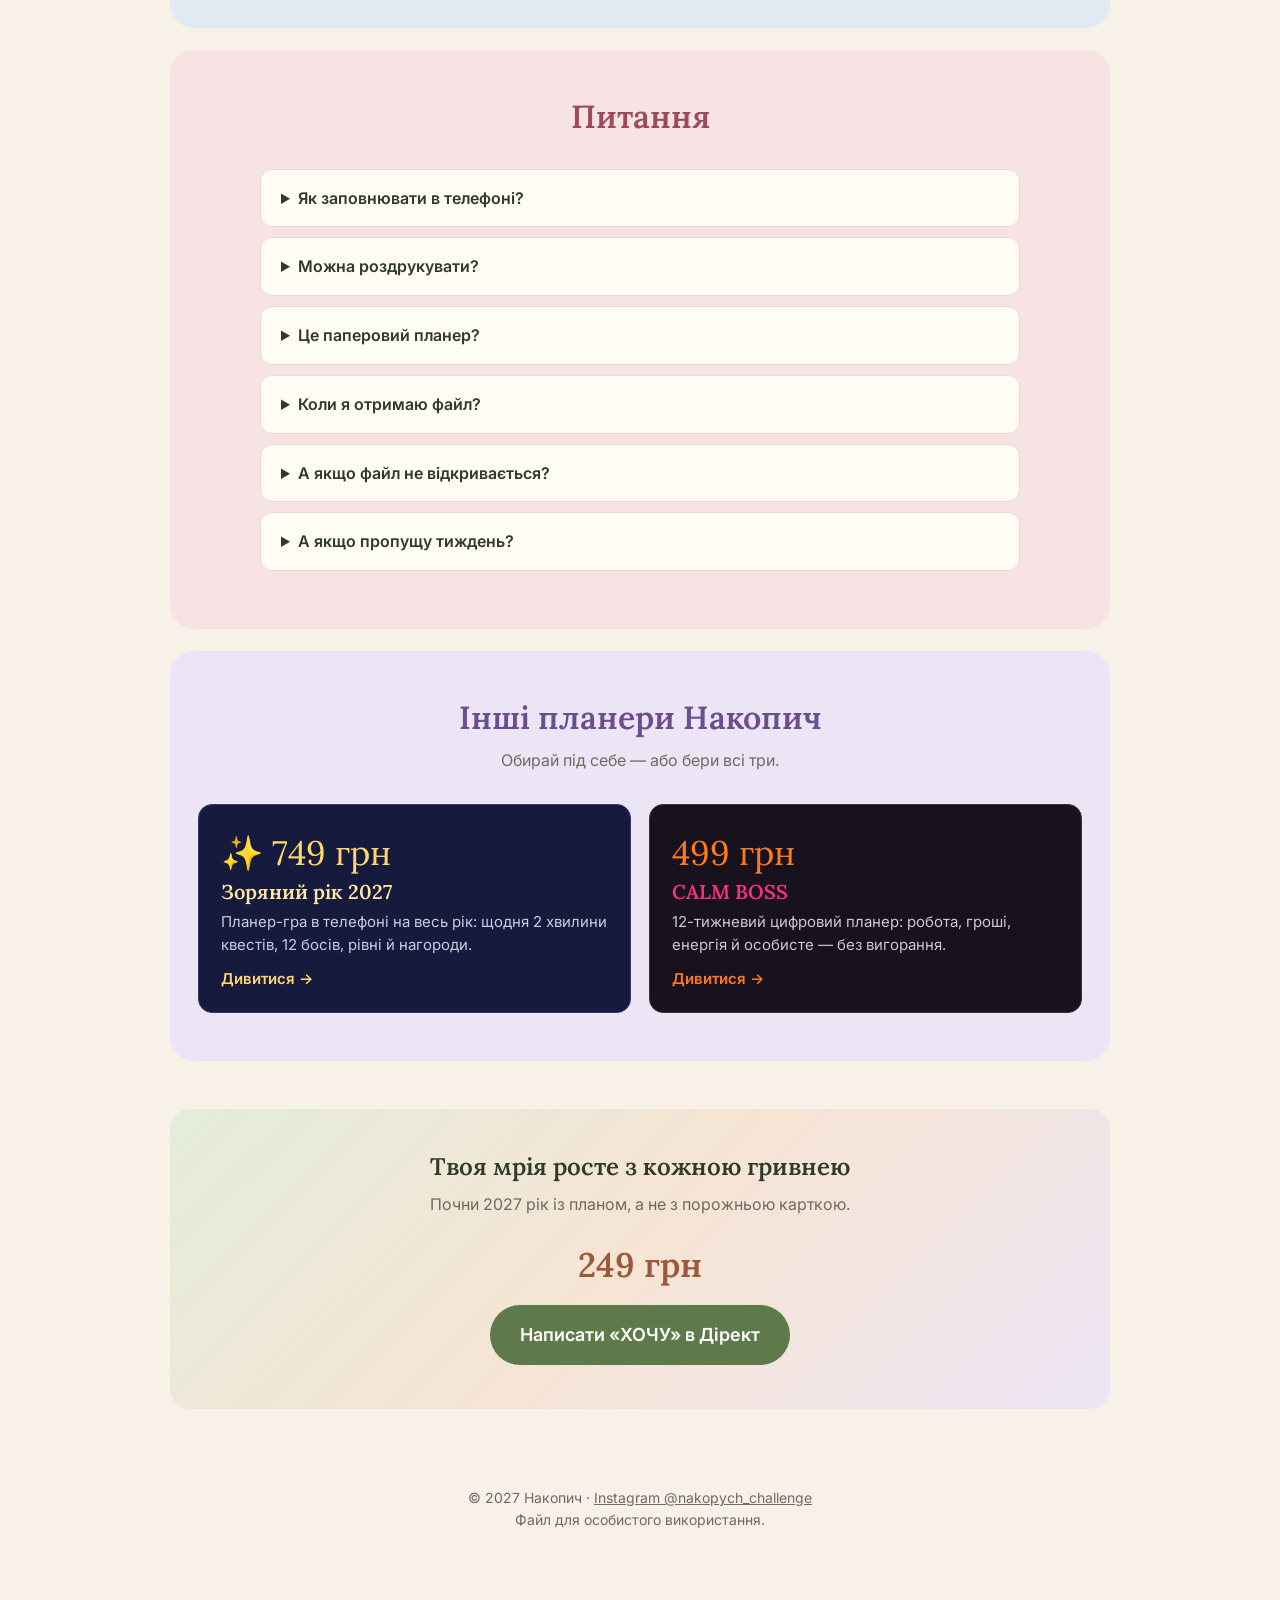
==== commit b174b9b7: "Zoryana divchyna: nalipky page (80 stickers, 199 UAH) + free 10-pack Co-Authored-By: Claude Sonnet 5" ====
--- a/index.html
+++ b/index.html
@@ -132,6 +132,7 @@
     </div>
     <a href="riven.html" class="card" style="display:block;margin-top:18px;text-decoration:none;color:inherit;background:#231F45;border-color:#231F45"><h3 style="color:#FFC94D">⚡ Рівень Up · 299 грн</h3><p style="color:#D3D0E3">Якщо починаєш 5 справ і жодну не закінчуєш. Планер-гра для СДУГ-мозку: 3 квести на день, XP і нагорода. Новинка.</p></a>
     <a href="druga.html" class="card" style="display:block;margin-top:18px;text-decoration:none;color:inherit;background:#2A2560;border-color:#2A2560"><h3 style="color:#FFC23D">⭐ Друга я · <s style="opacity:.7">1 000</s> 750 грн</h3><p style="color:#E3DEFF">Якщо про всіх дбаєш, а про себе — «потім». Жива зірочка в телефоні сяє, коли ти спиш, пʼєш воду й відпочиваєш. −25% для перших 10. Новинка.</p></a>
+    <a href="nalipky.html" class="card" style="display:block;margin-top:18px;text-decoration:none;color:inherit;background:#2A1740;border-color:#2A1740"><h3 style="color:#FF4F9A">✦ Зоряна дівчина · наліпки · 199 грн</h3><p style="color:#FFF6E9">Якщо любиш прикрашати планер і сторіс. 80 наліпок українською, які хочеться скинути подрузі: діалоги, штампи, шкали настрою. Плюс 10 у подарунок. Новинка.</p></a>
     <div class="card" style="margin-top:18px;text-align:center;border:2px solid #c9a24a">
       <h3>🎁 Новорічний комплект: усі 3 планери — 999 грн</h3>
       <p>Накопич + CALM BOSS + Зоряний рік замість <s>1 497 грн</s>. Гроші, спокій і цілі на весь 2027 рік — для себе або в подарунок подрузі чи мамі.</p>
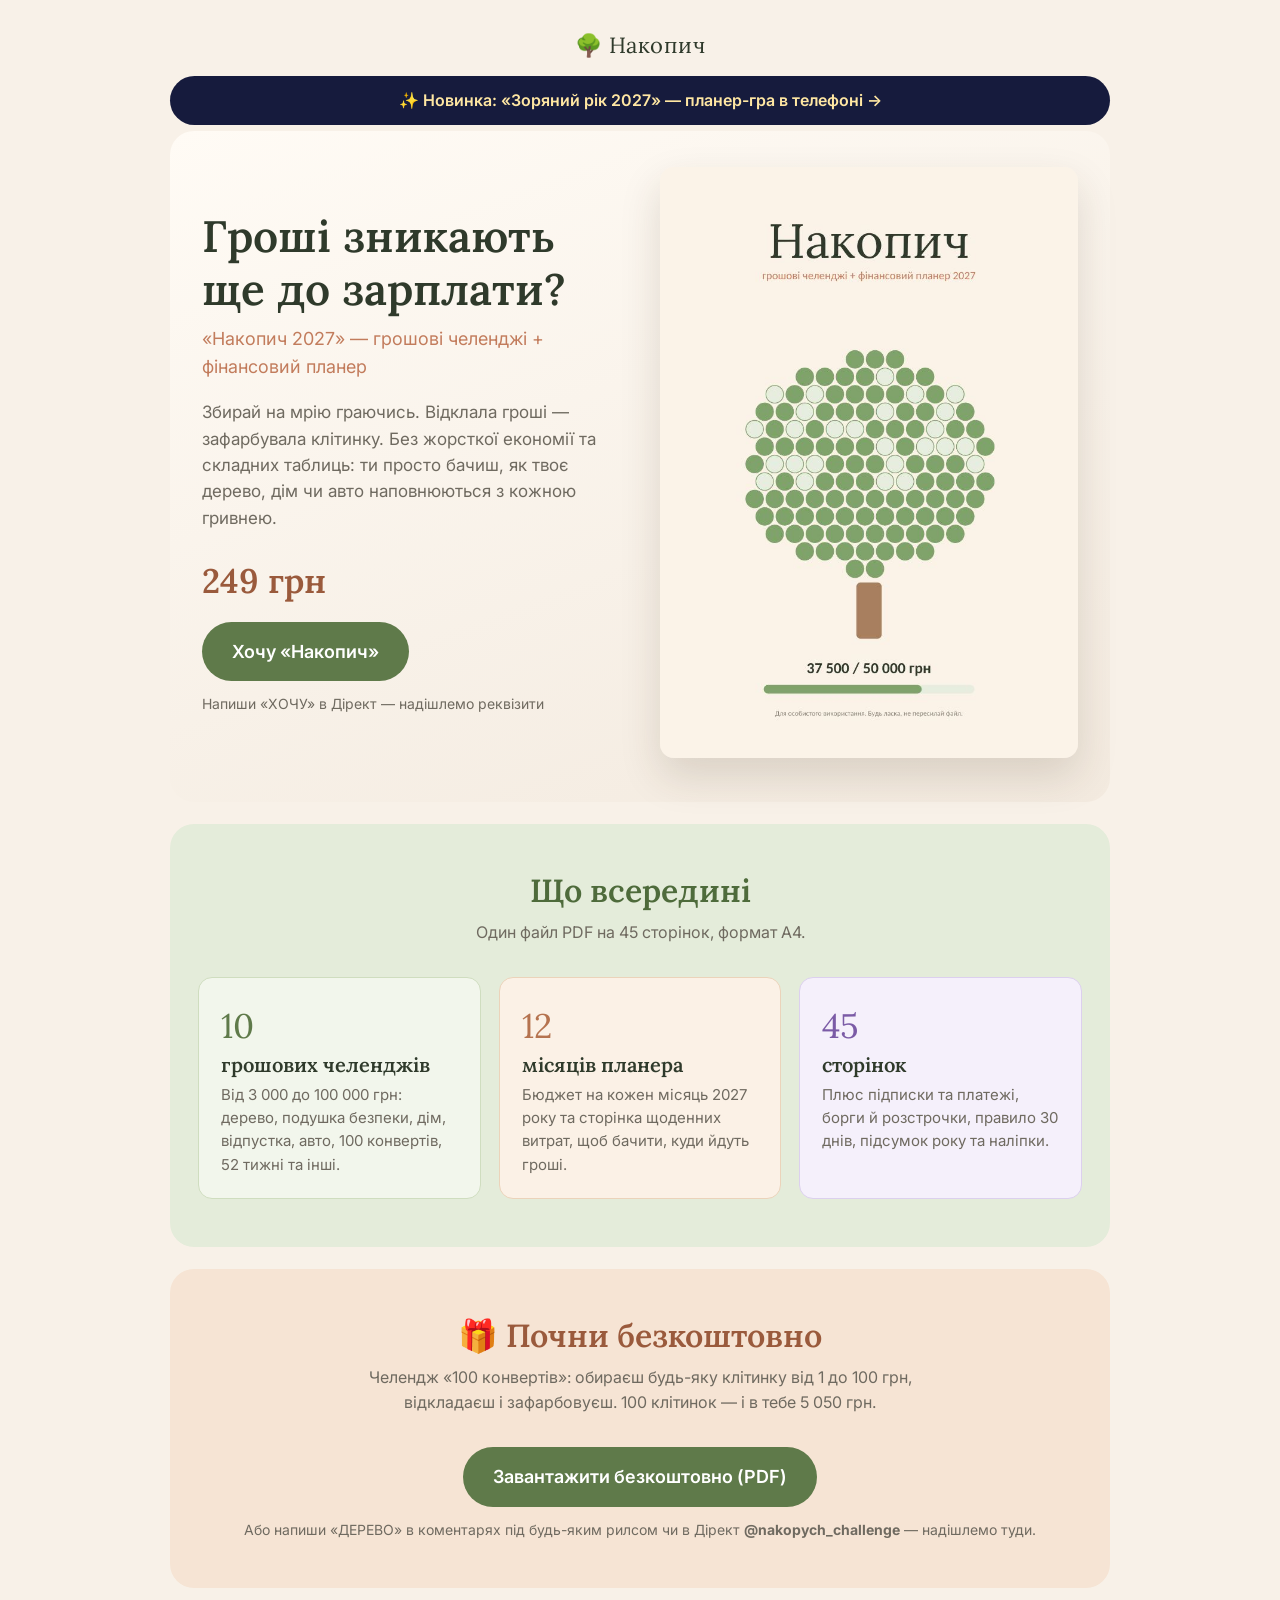
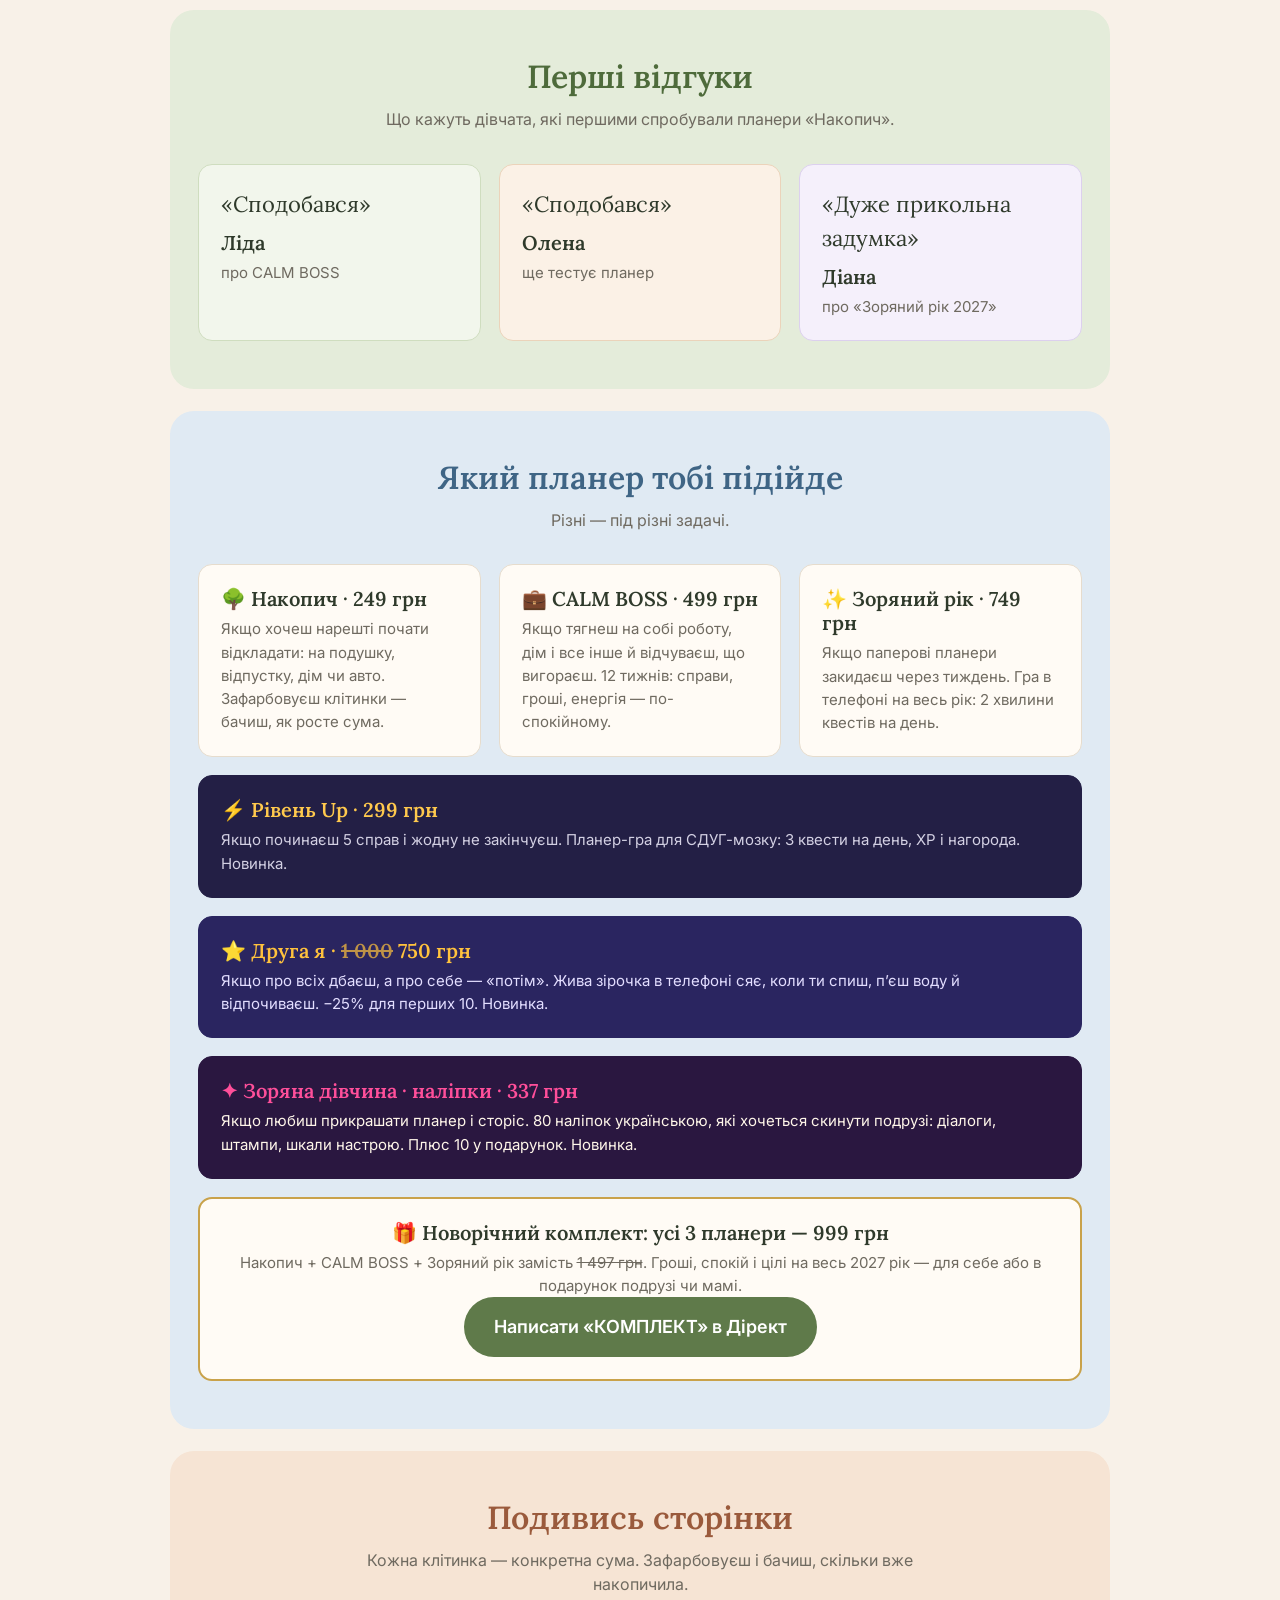
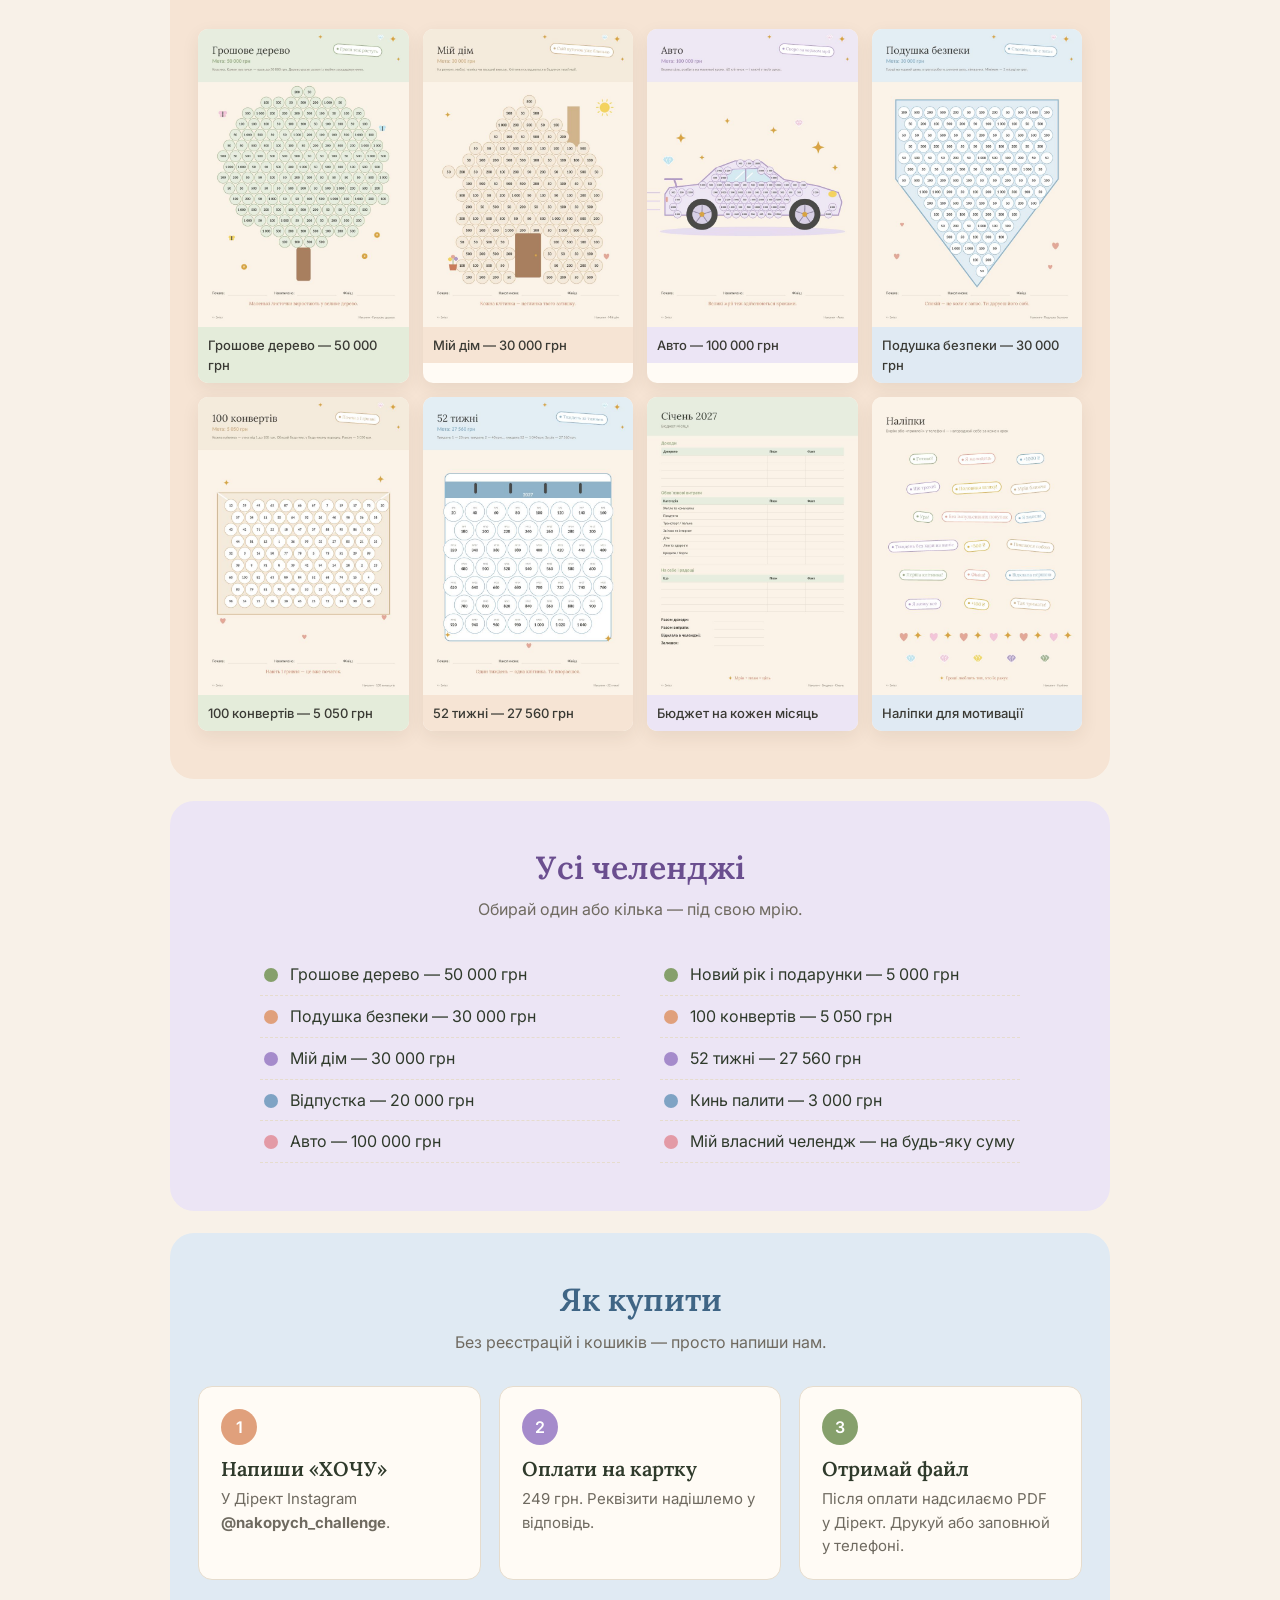
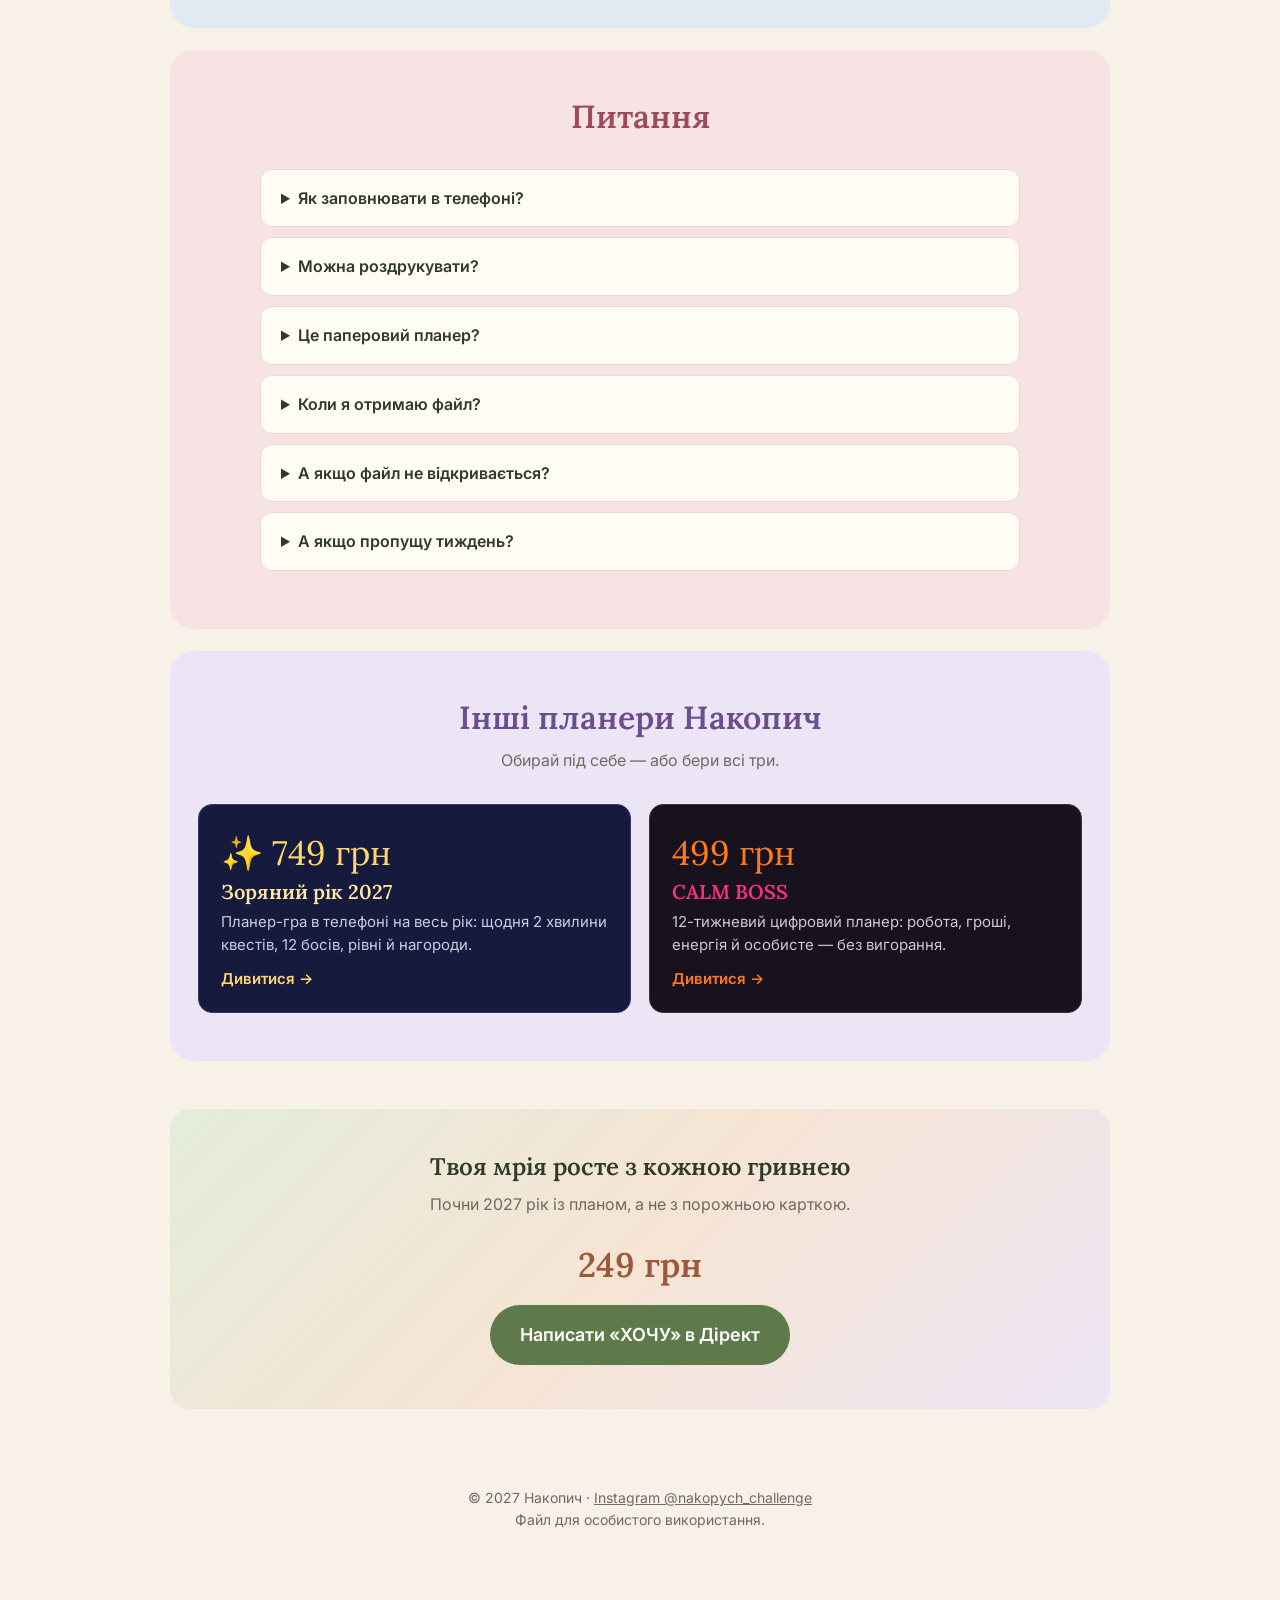
==== commit 6753d53c: "Наліпки: ціна 337 грн, покупка через BlackSea Co-Authored-By: Claude Sonnet 5.5 <noreply@anthropic.c" ====
--- a/index.html
+++ b/index.html
@@ -132,7 +132,7 @@
     </div>
     <a href="riven.html" class="card" style="display:block;margin-top:18px;text-decoration:none;color:inherit;background:#231F45;border-color:#231F45"><h3 style="color:#FFC94D">⚡ Рівень Up · 299 грн</h3><p style="color:#D3D0E3">Якщо починаєш 5 справ і жодну не закінчуєш. Планер-гра для СДУГ-мозку: 3 квести на день, XP і нагорода. Новинка.</p></a>
     <a href="druga.html" class="card" style="display:block;margin-top:18px;text-decoration:none;color:inherit;background:#2A2560;border-color:#2A2560"><h3 style="color:#FFC23D">⭐ Друга я · <s style="opacity:.7">1 000</s> 750 грн</h3><p style="color:#E3DEFF">Якщо про всіх дбаєш, а про себе — «потім». Жива зірочка в телефоні сяє, коли ти спиш, пʼєш воду й відпочиваєш. −25% для перших 10. Новинка.</p></a>
-    <a href="nalipky.html" class="card" style="display:block;margin-top:18px;text-decoration:none;color:inherit;background:#2A1740;border-color:#2A1740"><h3 style="color:#FF4F9A">✦ Зоряна дівчина · наліпки · 199 грн</h3><p style="color:#FFF6E9">Якщо любиш прикрашати планер і сторіс. 80 наліпок українською, які хочеться скинути подрузі: діалоги, штампи, шкали настрою. Плюс 10 у подарунок. Новинка.</p></a>
+    <a href="nalipky.html" class="card" style="display:block;margin-top:18px;text-decoration:none;color:inherit;background:#2A1740;border-color:#2A1740"><h3 style="color:#FF4F9A">✦ Зоряна дівчина · наліпки · 337 грн</h3><p style="color:#FFF6E9">Якщо любиш прикрашати планер і сторіс. 80 наліпок українською, які хочеться скинути подрузі: діалоги, штампи, шкали настрою. Плюс 10 у подарунок. Новинка.</p></a>
     <div class="card" style="margin-top:18px;text-align:center;border:2px solid #c9a24a">
       <h3>🎁 Новорічний комплект: усі 3 планери — 999 грн</h3>
       <p>Накопич + CALM BOSS + Зоряний рік замість <s>1 497 грн</s>. Гроші, спокій і цілі на весь 2027 рік — для себе або в подарунок подрузі чи мамі.</p>
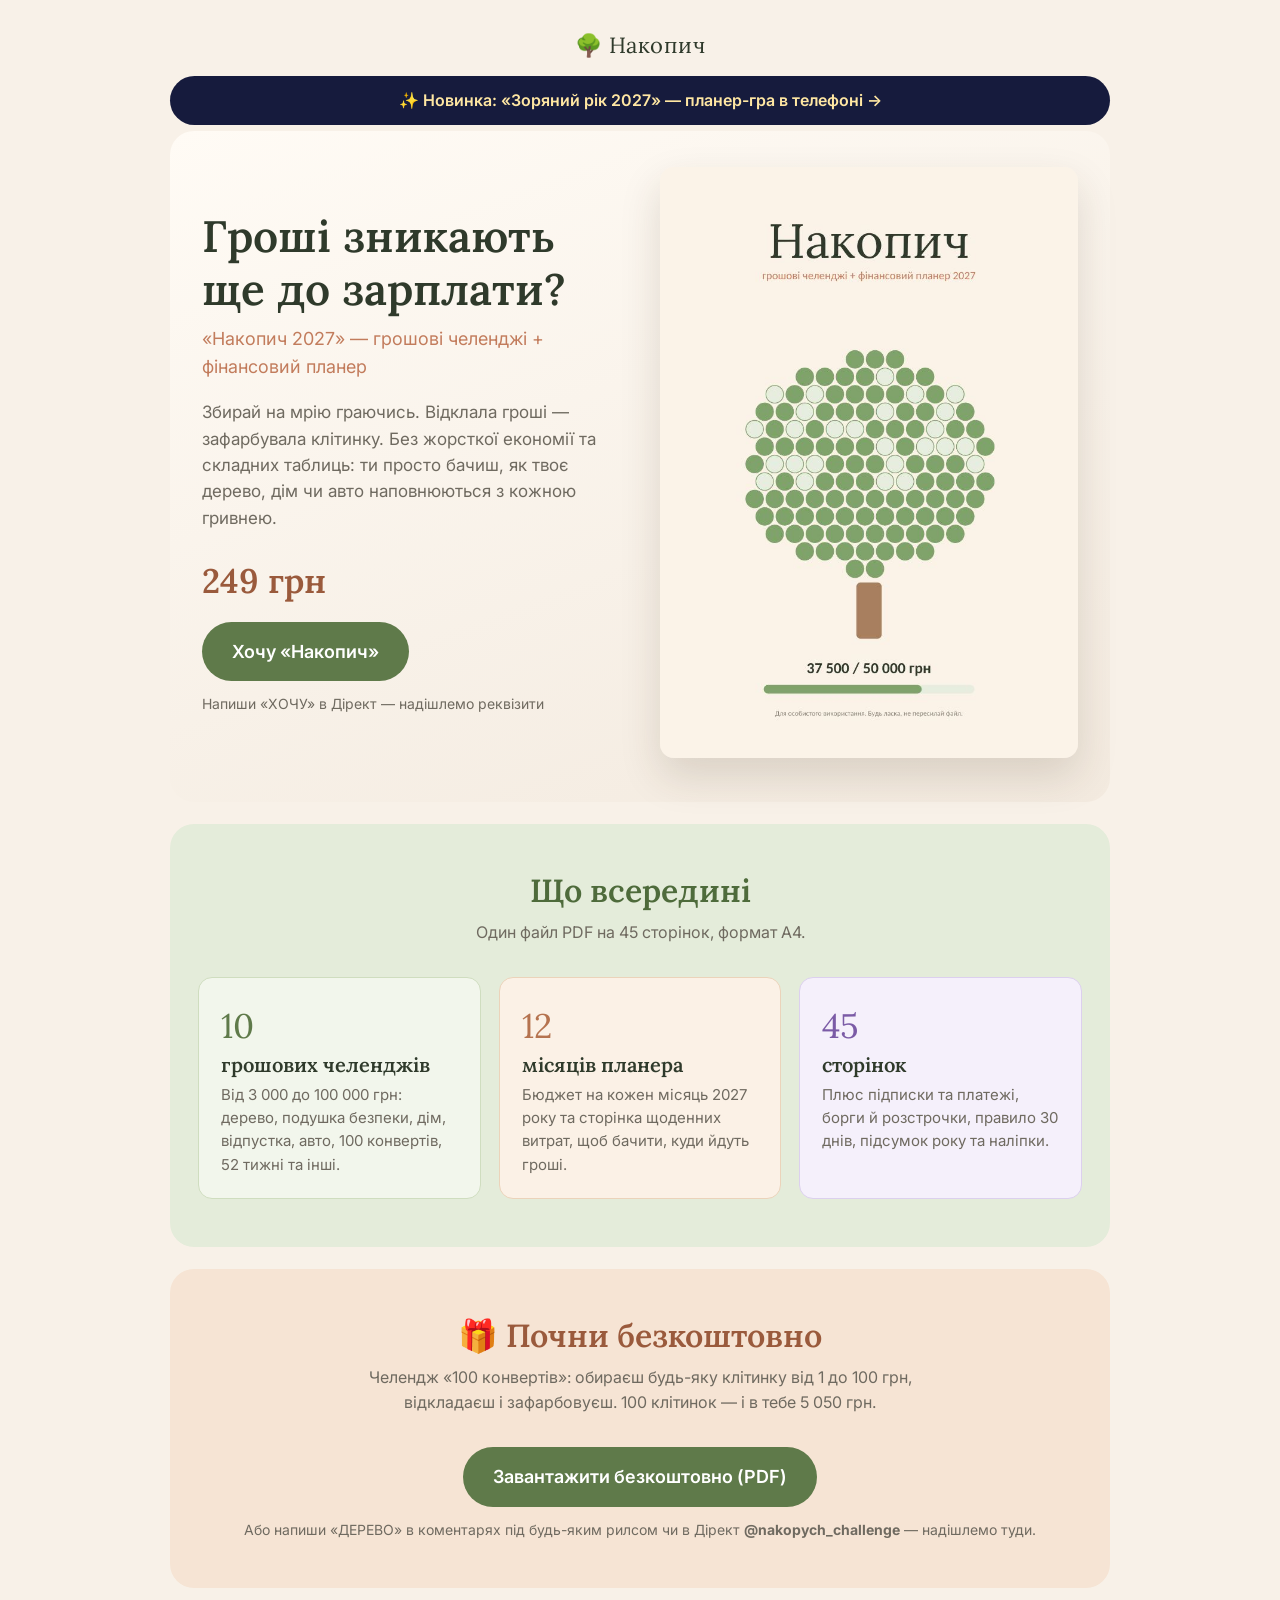
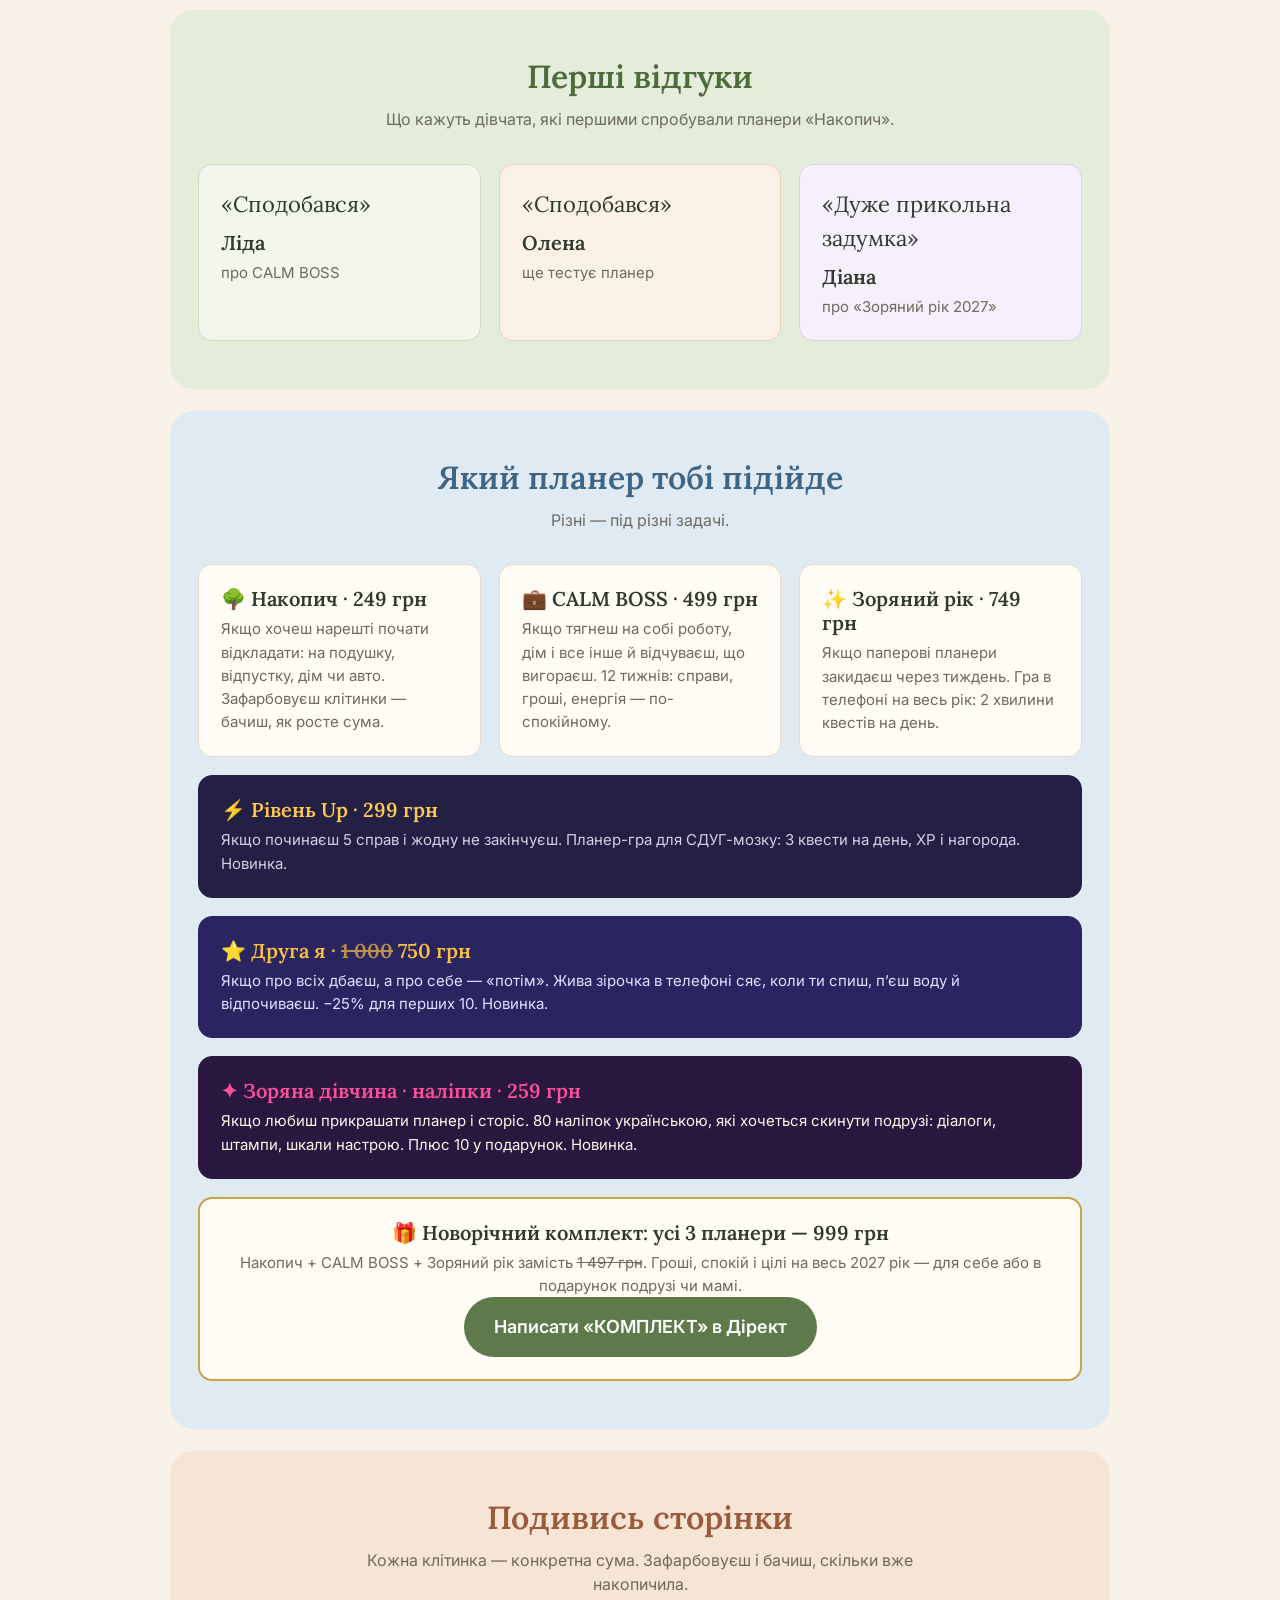
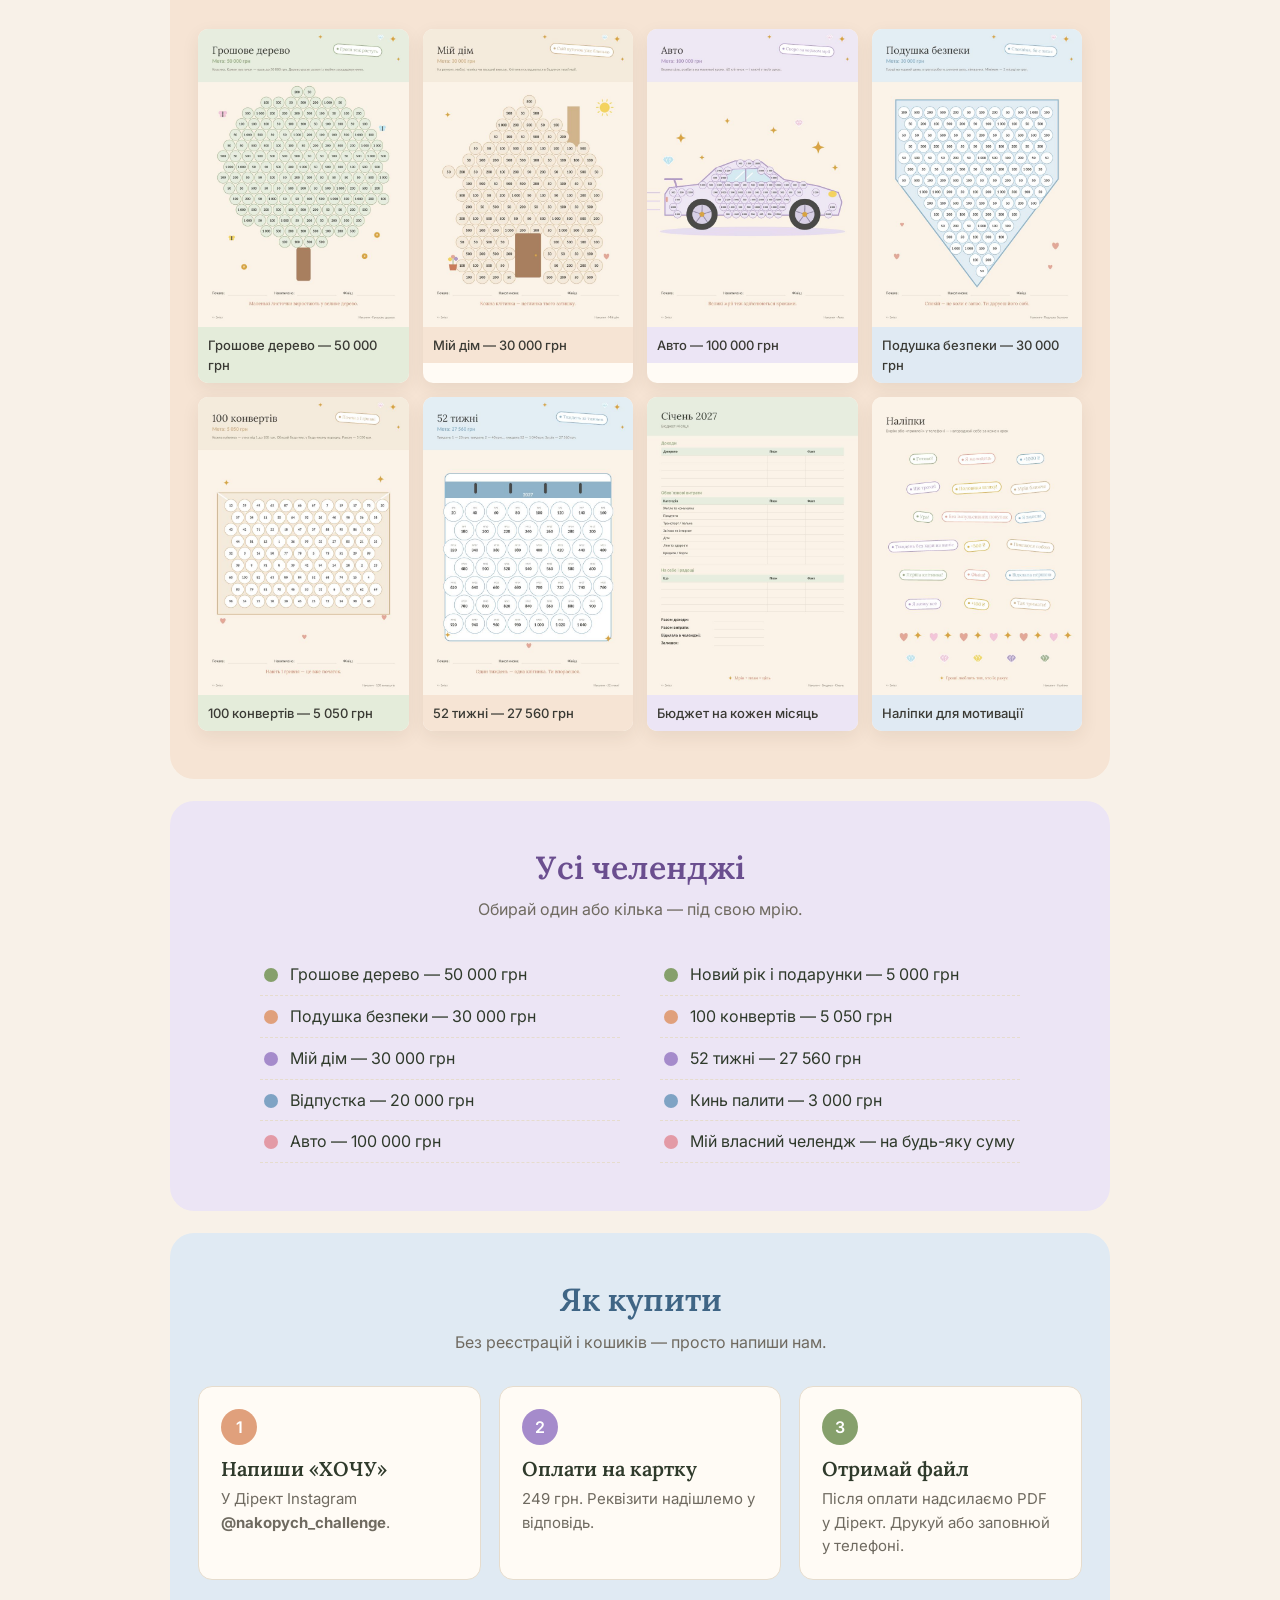
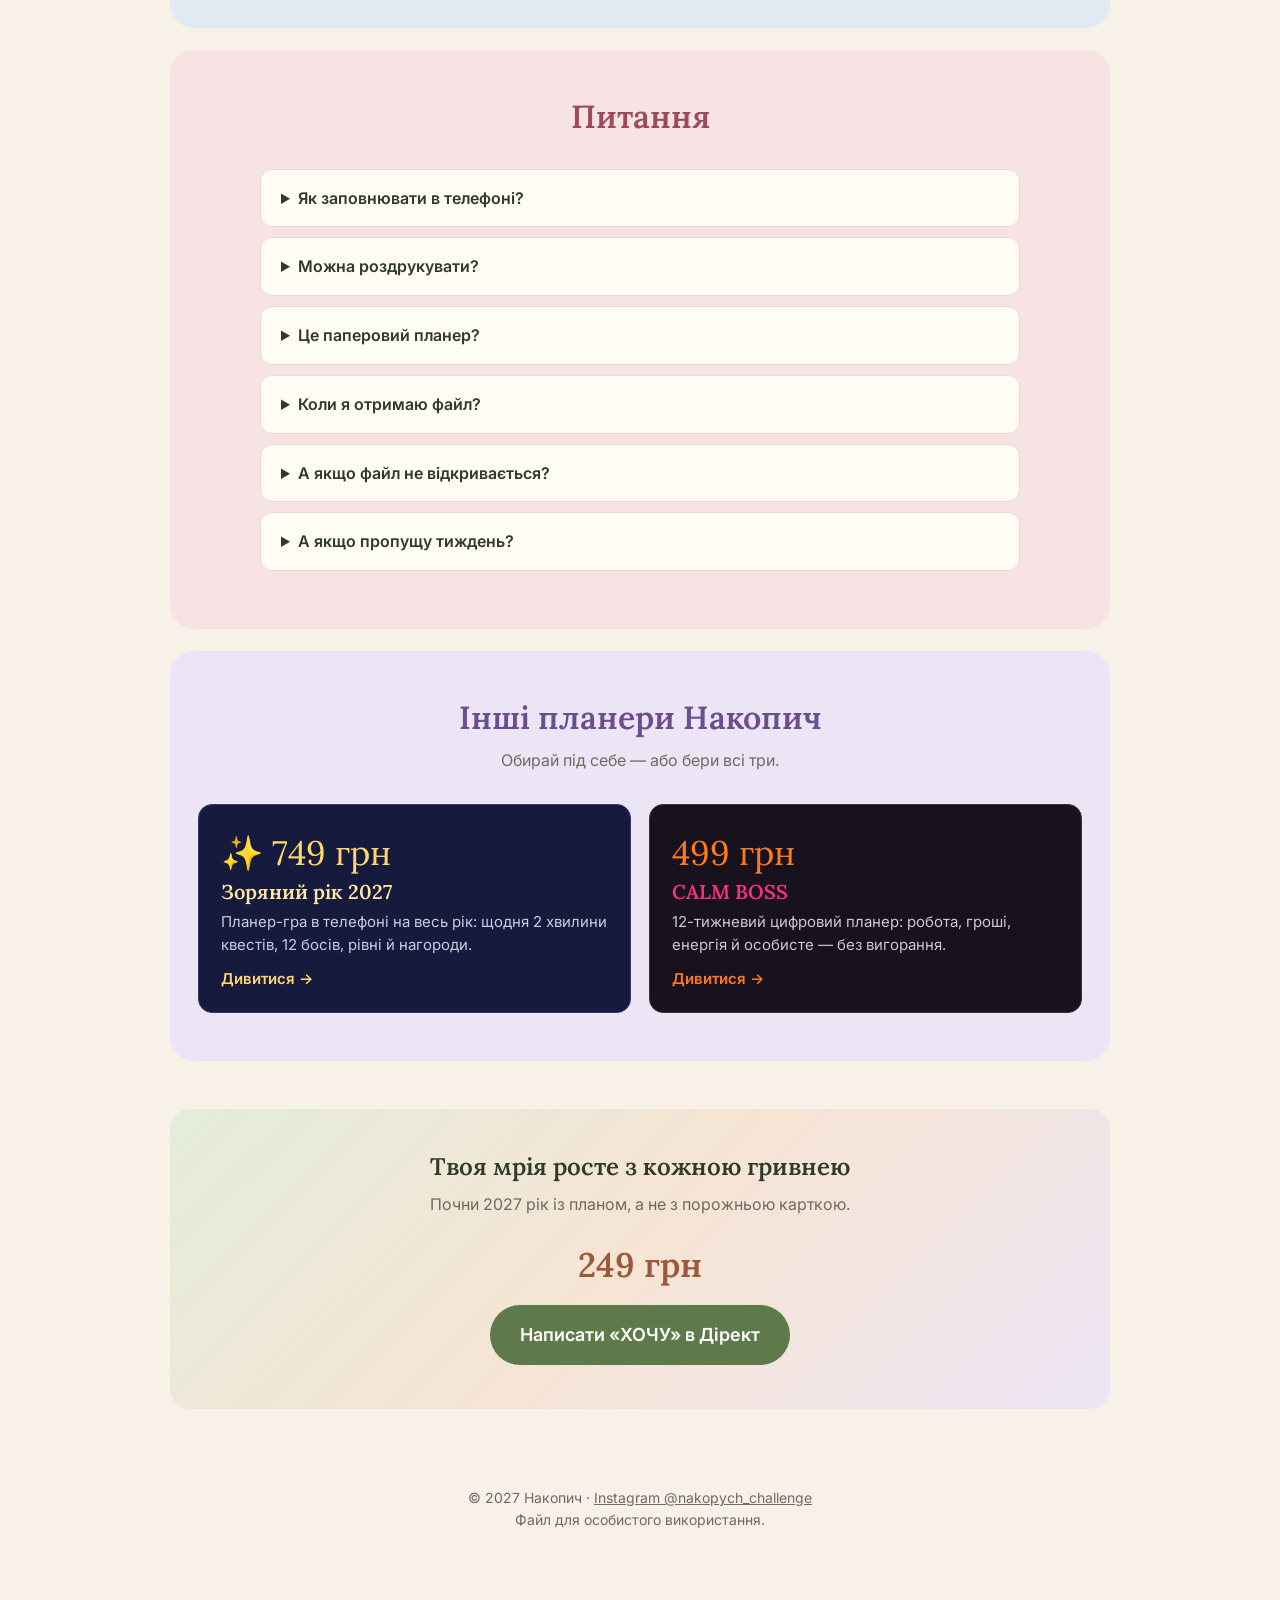
==== commit 353dc8fb: "Price 259 UAH for sticker set" ====
--- a/index.html
+++ b/index.html
@@ -132,7 +132,7 @@
     </div>
     <a href="riven.html" class="card" style="display:block;margin-top:18px;text-decoration:none;color:inherit;background:#231F45;border-color:#231F45"><h3 style="color:#FFC94D">⚡ Рівень Up · 299 грн</h3><p style="color:#D3D0E3">Якщо починаєш 5 справ і жодну не закінчуєш. Планер-гра для СДУГ-мозку: 3 квести на день, XP і нагорода. Новинка.</p></a>
     <a href="druga.html" class="card" style="display:block;margin-top:18px;text-decoration:none;color:inherit;background:#2A2560;border-color:#2A2560"><h3 style="color:#FFC23D">⭐ Друга я · <s style="opacity:.7">1 000</s> 750 грн</h3><p style="color:#E3DEFF">Якщо про всіх дбаєш, а про себе — «потім». Жива зірочка в телефоні сяє, коли ти спиш, пʼєш воду й відпочиваєш. −25% для перших 10. Новинка.</p></a>
-    <a href="nalipky.html" class="card" style="display:block;margin-top:18px;text-decoration:none;color:inherit;background:#2A1740;border-color:#2A1740"><h3 style="color:#FF4F9A">✦ Зоряна дівчина · наліпки · 337 грн</h3><p style="color:#FFF6E9">Якщо любиш прикрашати планер і сторіс. 80 наліпок українською, які хочеться скинути подрузі: діалоги, штампи, шкали настрою. Плюс 10 у подарунок. Новинка.</p></a>
+    <a href="nalipky.html" class="card" style="display:block;margin-top:18px;text-decoration:none;color:inherit;background:#2A1740;border-color:#2A1740"><h3 style="color:#FF4F9A">✦ Зоряна дівчина · наліпки · 259 грн</h3><p style="color:#FFF6E9">Якщо любиш прикрашати планер і сторіс. 80 наліпок українською, які хочеться скинути подрузі: діалоги, штампи, шкали настрою. Плюс 10 у подарунок. Новинка.</p></a>
     <div class="card" style="margin-top:18px;text-align:center;border:2px solid #c9a24a">
       <h3>🎁 Новорічний комплект: усі 3 планери — 999 грн</h3>
       <p>Накопич + CALM BOSS + Зоряний рік замість <s>1 497 грн</s>. Гроші, спокій і цілі на весь 2027 рік — для себе або в подарунок подрузі чи мамі.</p>
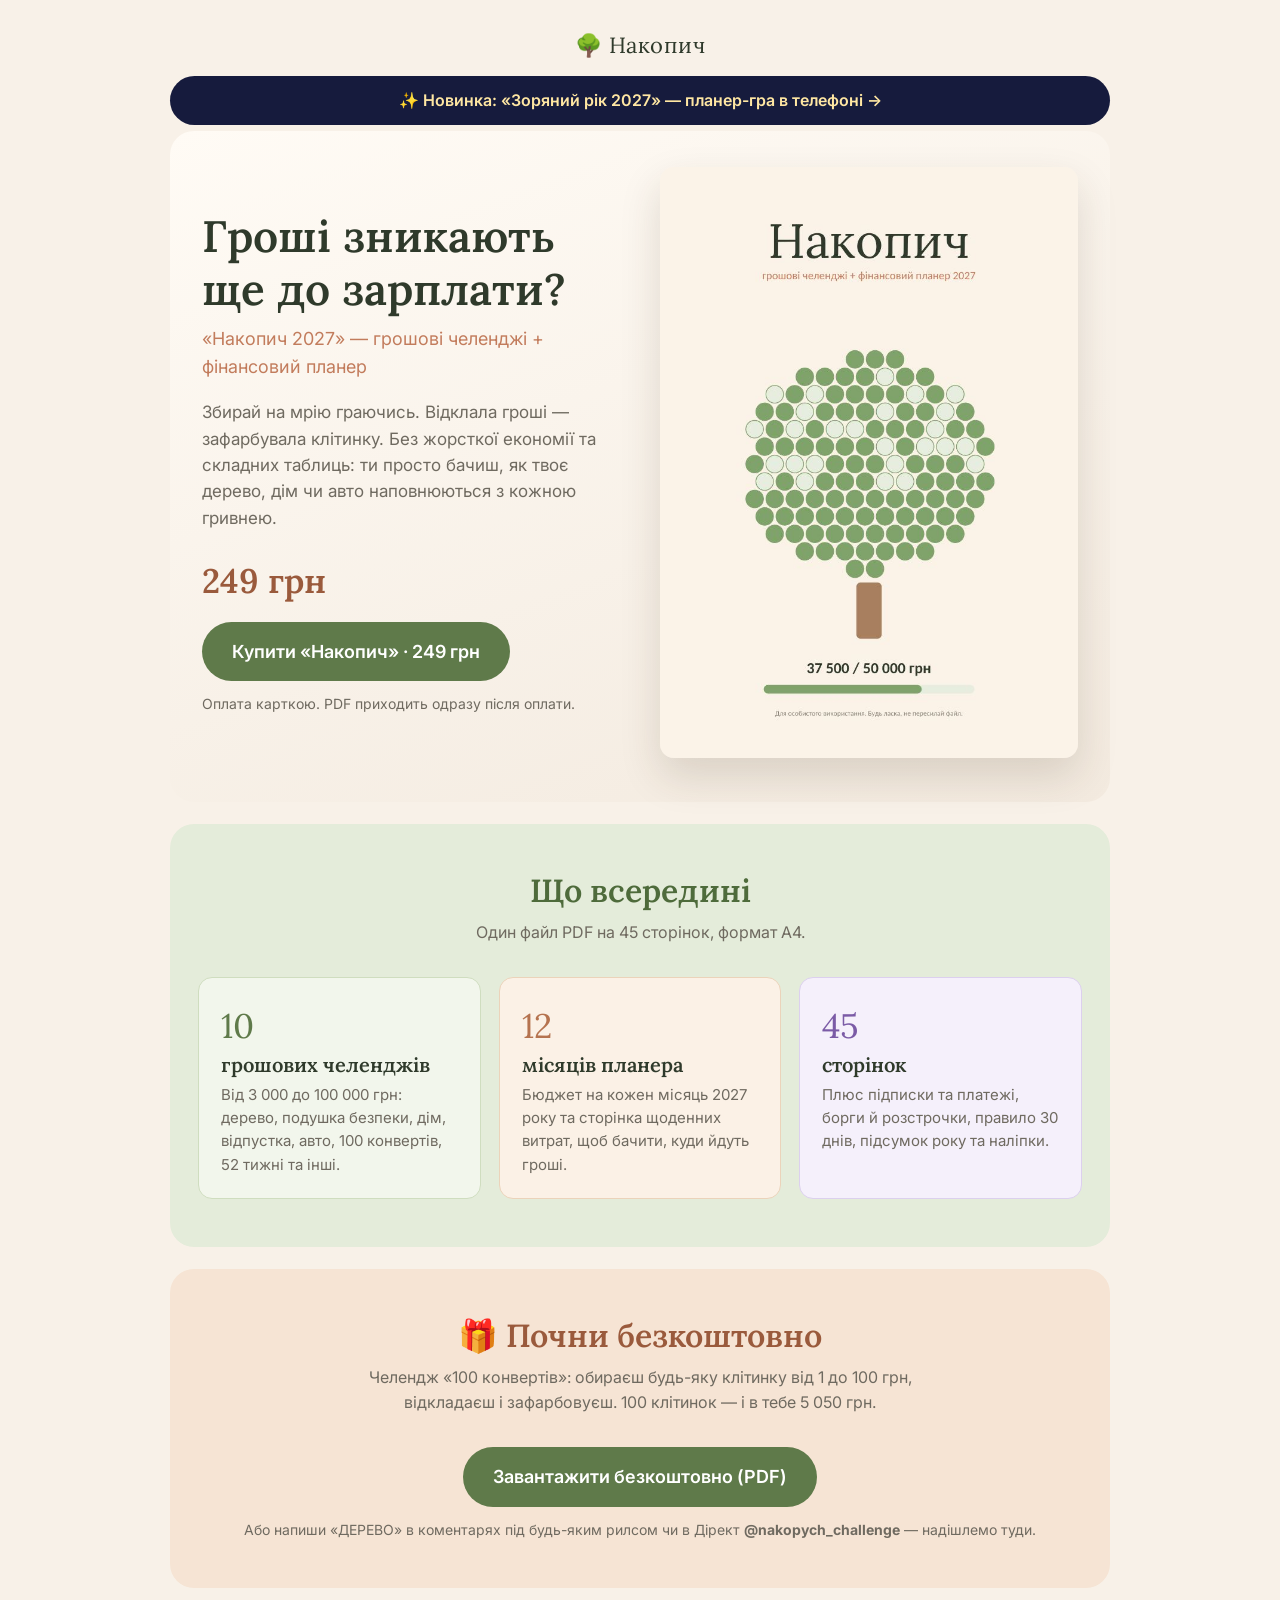
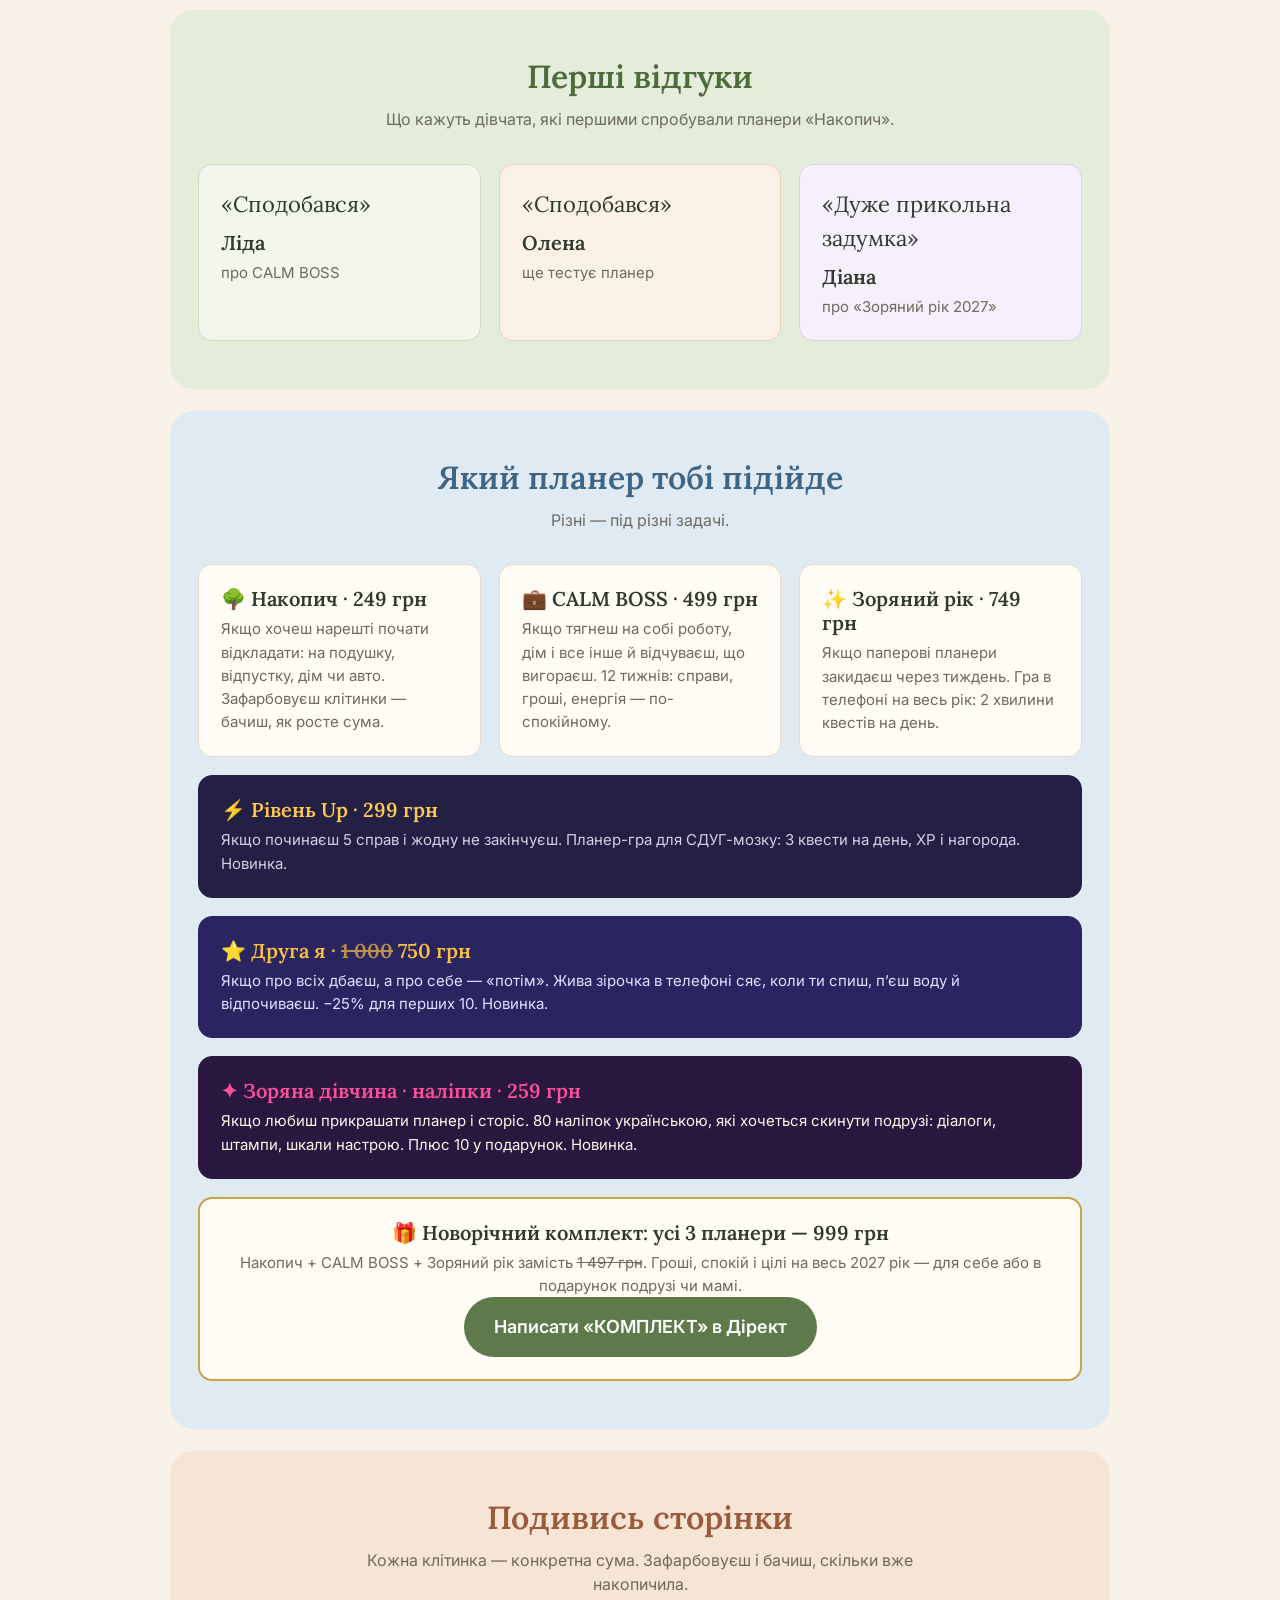
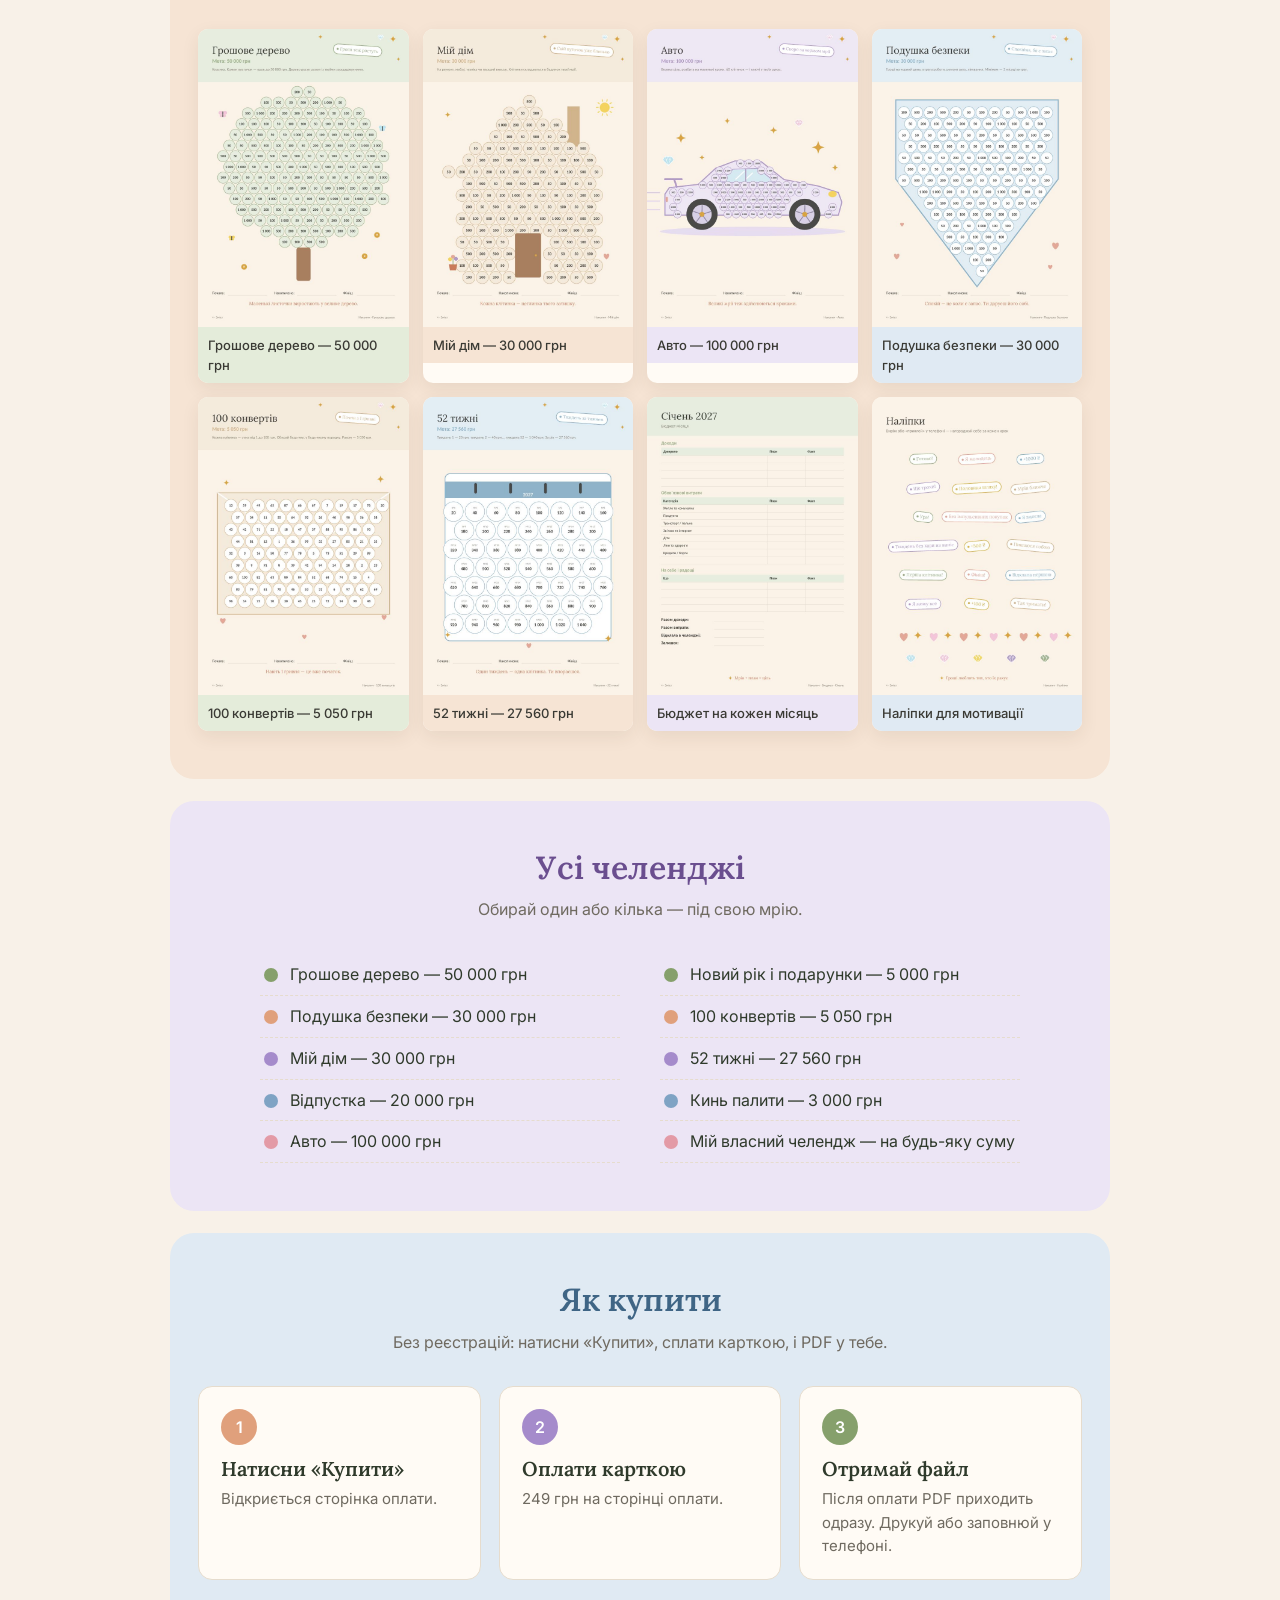
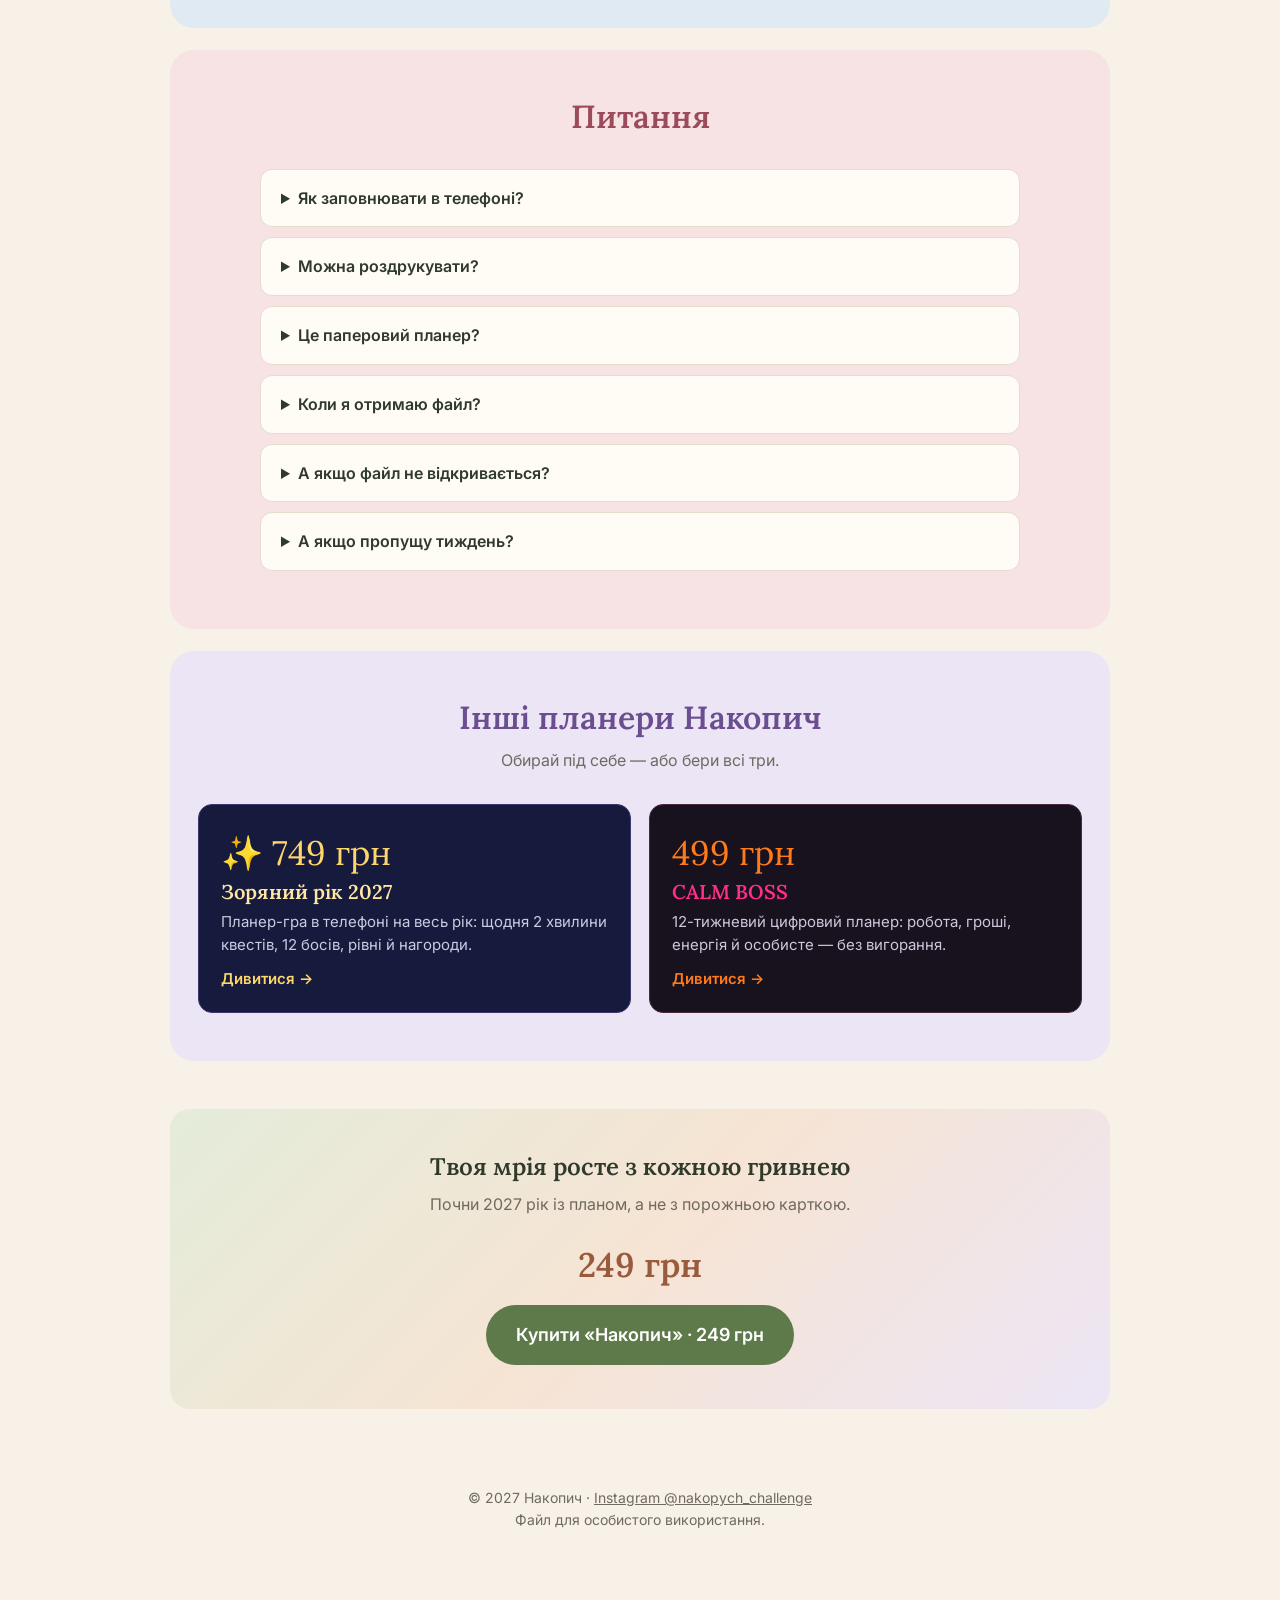
==== commit 1582d255: "Planner buy buttons point to BlackSea" ====
--- a/index.html
+++ b/index.html
@@ -88,8 +88,8 @@
       <div class="sub">«Накопич 2027» — грошові челенджі + фінансовий планер</div>
       <p>Збирай на мрію граючись. Відклала гроші — зафарбувала клітинку. Без жорсткої економії та складних таблиць: ти просто бачиш, як твоє дерево, дім чи авто наповнюються з кожною гривнею.</p>
       <div class="price">249 грн</div>
-      <a class="btn" href="https://ig.me/m/nakopych_challenge">Хочу «Накопич»</a>
-      <div class="note">Напиши «ХОЧУ» в Дірект — надішлемо реквізити</div>
+      <a class="btn" href="https://8062249831112.blacksea.in.ua/l/hzt">Купити «Накопич» · 249 грн</a>
+      <div class="note">Оплата карткою. PDF приходить одразу після оплати.</div>
     </div>
     <img src="img/p1.jpg" alt="Обкладинка планера Накопич 2027 з грошовим деревом">
   </div>
@@ -174,11 +174,11 @@
 
   <section class="s-blue">
     <h2>Як купити</h2>
-    <p class="lead">Без реєстрацій і кошиків — просто напиши нам.</p>
+    <p class="lead">Без реєстрацій: натисни «Купити», сплати карткою, і PDF у тебе.</p>
     <div class="steps">
-      <div class="card"><h3>Напиши «ХОЧУ»</h3><p>У Дірект Instagram <b>@nakopych_challenge</b>.</p></div>
-      <div class="card"><h3>Оплати на картку</h3><p>249 грн. Реквізити надішлемо у відповідь.</p></div>
-      <div class="card"><h3>Отримай файл</h3><p>Після оплати надсилаємо PDF у Дірект. Друкуй або заповнюй у телефоні.</p></div>
+      <div class="card"><h3>Натисни «Купити»</h3><p>Відкриється сторінка оплати.</p></div>
+      <div class="card"><h3>Оплати карткою</h3><p>249 грн на сторінці оплати.</p></div>
+      <div class="card"><h3>Отримай файл</h3><p>Після оплати PDF приходить одразу. Друкуй або заповнюй у телефоні.</p></div>
     </div>
   </section>
 
@@ -188,7 +188,7 @@
     <details><summary>Як заповнювати в телефоні?</summary><p>Відкрий PDF у застосунку з пером: Samsung Notes, Xodo (безкоштовно, Android та iPhone), GoodNotes або Notability на iPad. Зафарбовуй клітинки пальцем чи стилусом.</p></details>
     <details><summary>Можна роздрукувати?</summary><p>Так. Формат А4 — друкуй удома або в копіцентрі лише потрібні сторінки.</p></details>
     <details><summary>Це паперовий планер?</summary><p>Ні, це електронний файл PDF. Ніякої доставки чекати не треба.</p></details>
-    <details><summary>Коли я отримаю файл?</summary><p>Після оплати надсилаємо PDF прямо в Дірект Instagram. Нічого не треба реєструвати.</p></details>
+    <details><summary>Коли я отримаю файл?</summary><p>Одразу після оплати. Нічого не треба реєструвати.</p></details>
     <details><summary>А якщо файл не відкривається?</summary><p>Напиши нам у Дірект — допоможемо відкрити або надішлемо ще раз.</p></details>
     <details><summary>А якщо пропущу тиждень?</summary><p>Нічого страшного — просто продовжуй. Челендж — не іспит, а гра.</p></details>
   </section>
@@ -216,11 +216,11 @@
     <h2>Твоя мрія росте з кожною гривнею</h2>
     <p>Почни 2027 рік із планом, а не з порожньою карткою.</p>
     <div class="price">249 грн</div>
-    <a class="btn" href="https://ig.me/m/nakopych_challenge">Написати «ХОЧУ» в Дірект</a>
+    <a class="btn" href="https://8062249831112.blacksea.in.ua/l/hzt">Купити «Накопич» · 249 грн</a>
   </div>
 </main>
 
 <footer>© 2027 Накопич · <a href="https://www.instagram.com/nakopych_challenge/" style="color:inherit">Instagram @nakopych_challenge</a><br>Файл для особистого використання.</footer>
-<div class="sticky"><a class="btn" style="width:100%" href="https://ig.me/m/nakopych_challenge">Хочу «Накопич» · 249 грн</a></div>
+<div class="sticky"><a class="btn" style="width:100%" href="https://8062249831112.blacksea.in.ua/l/hzt">Купити «Накопич» · 249 грн</a></div>
 </body>
 </html>
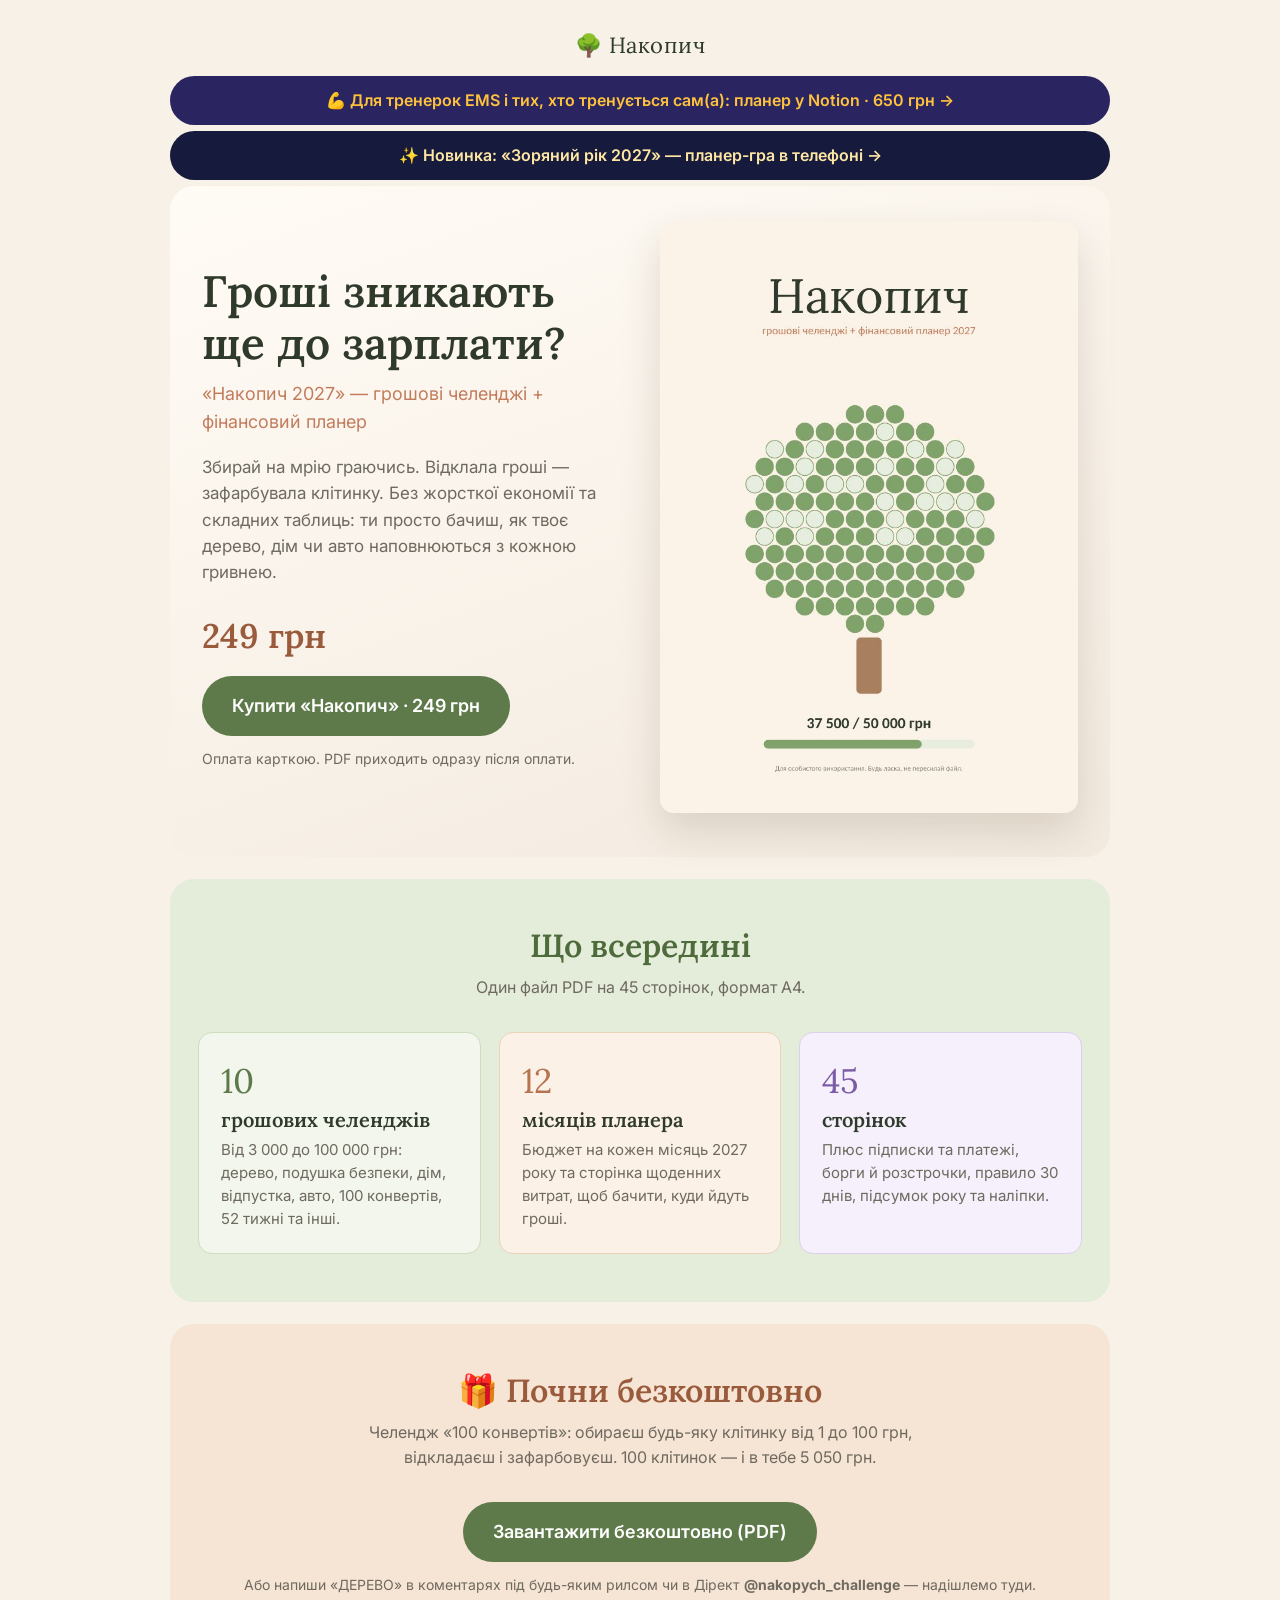
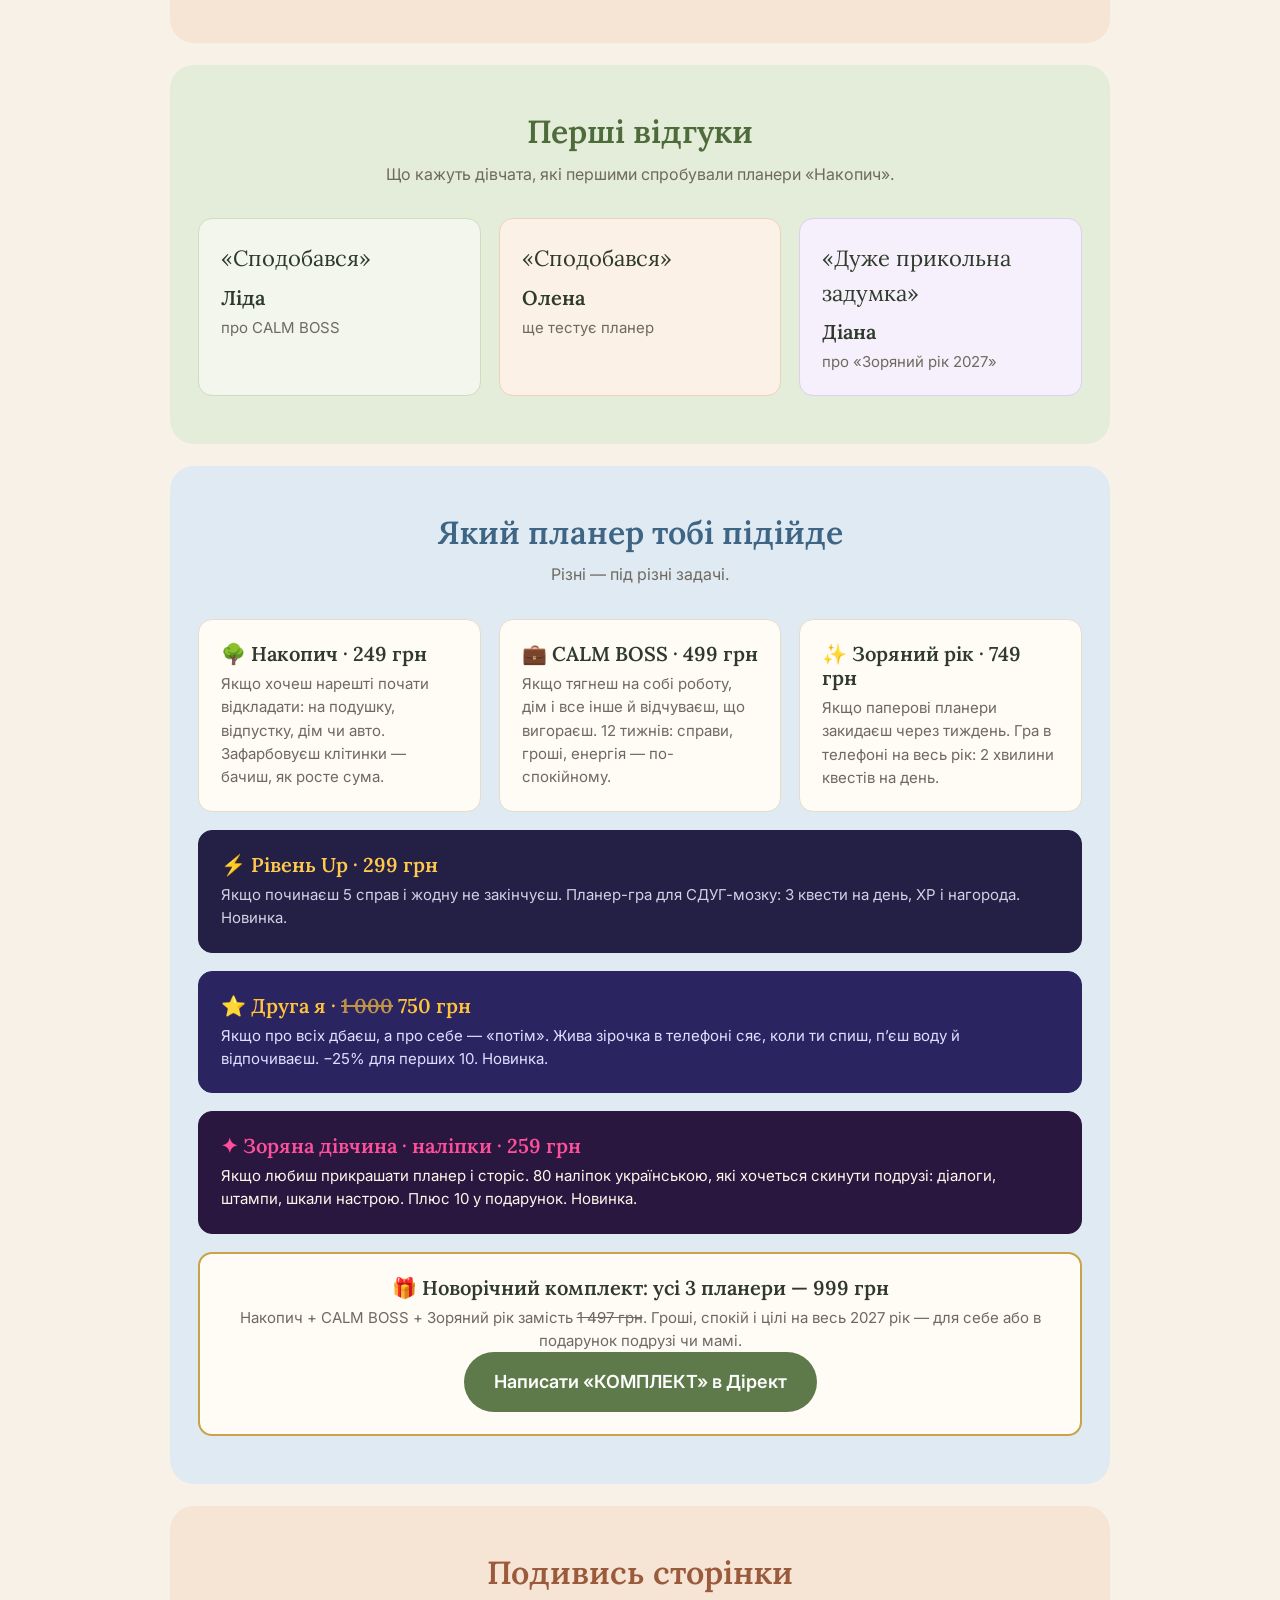
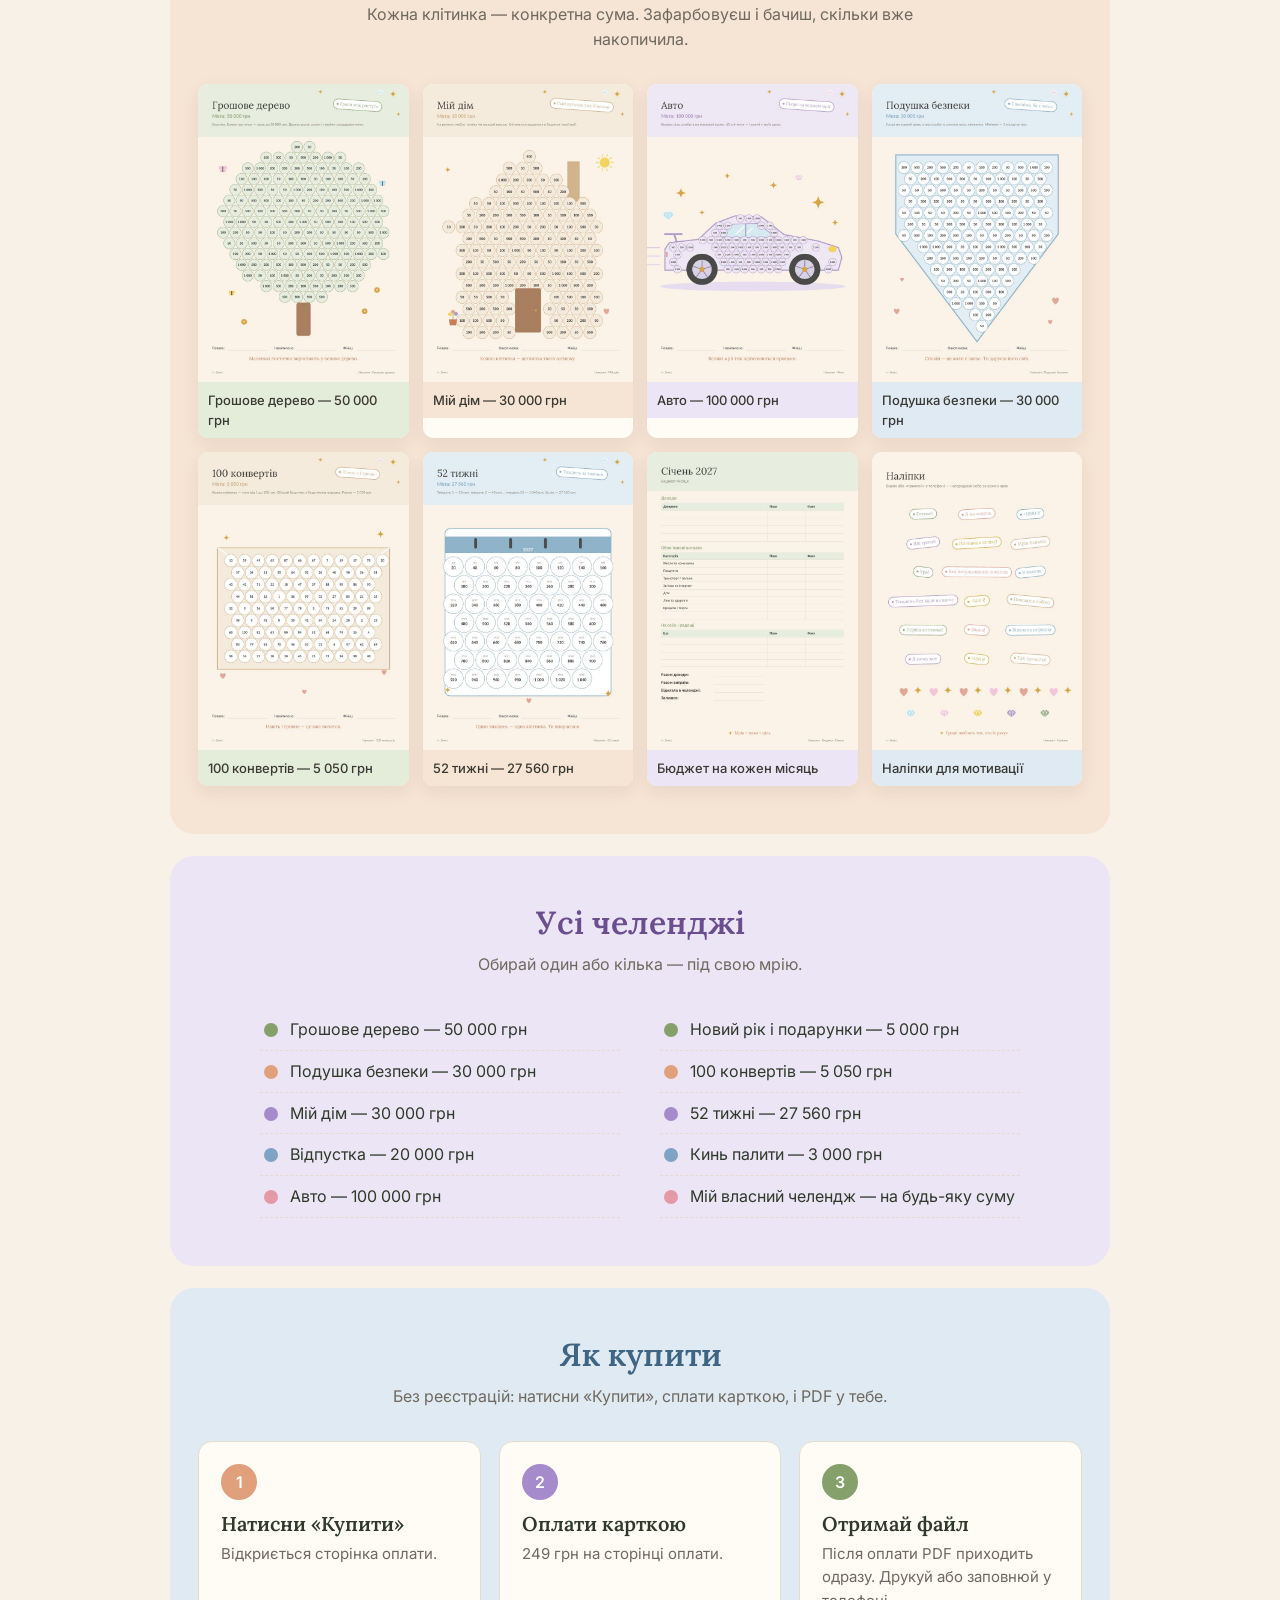
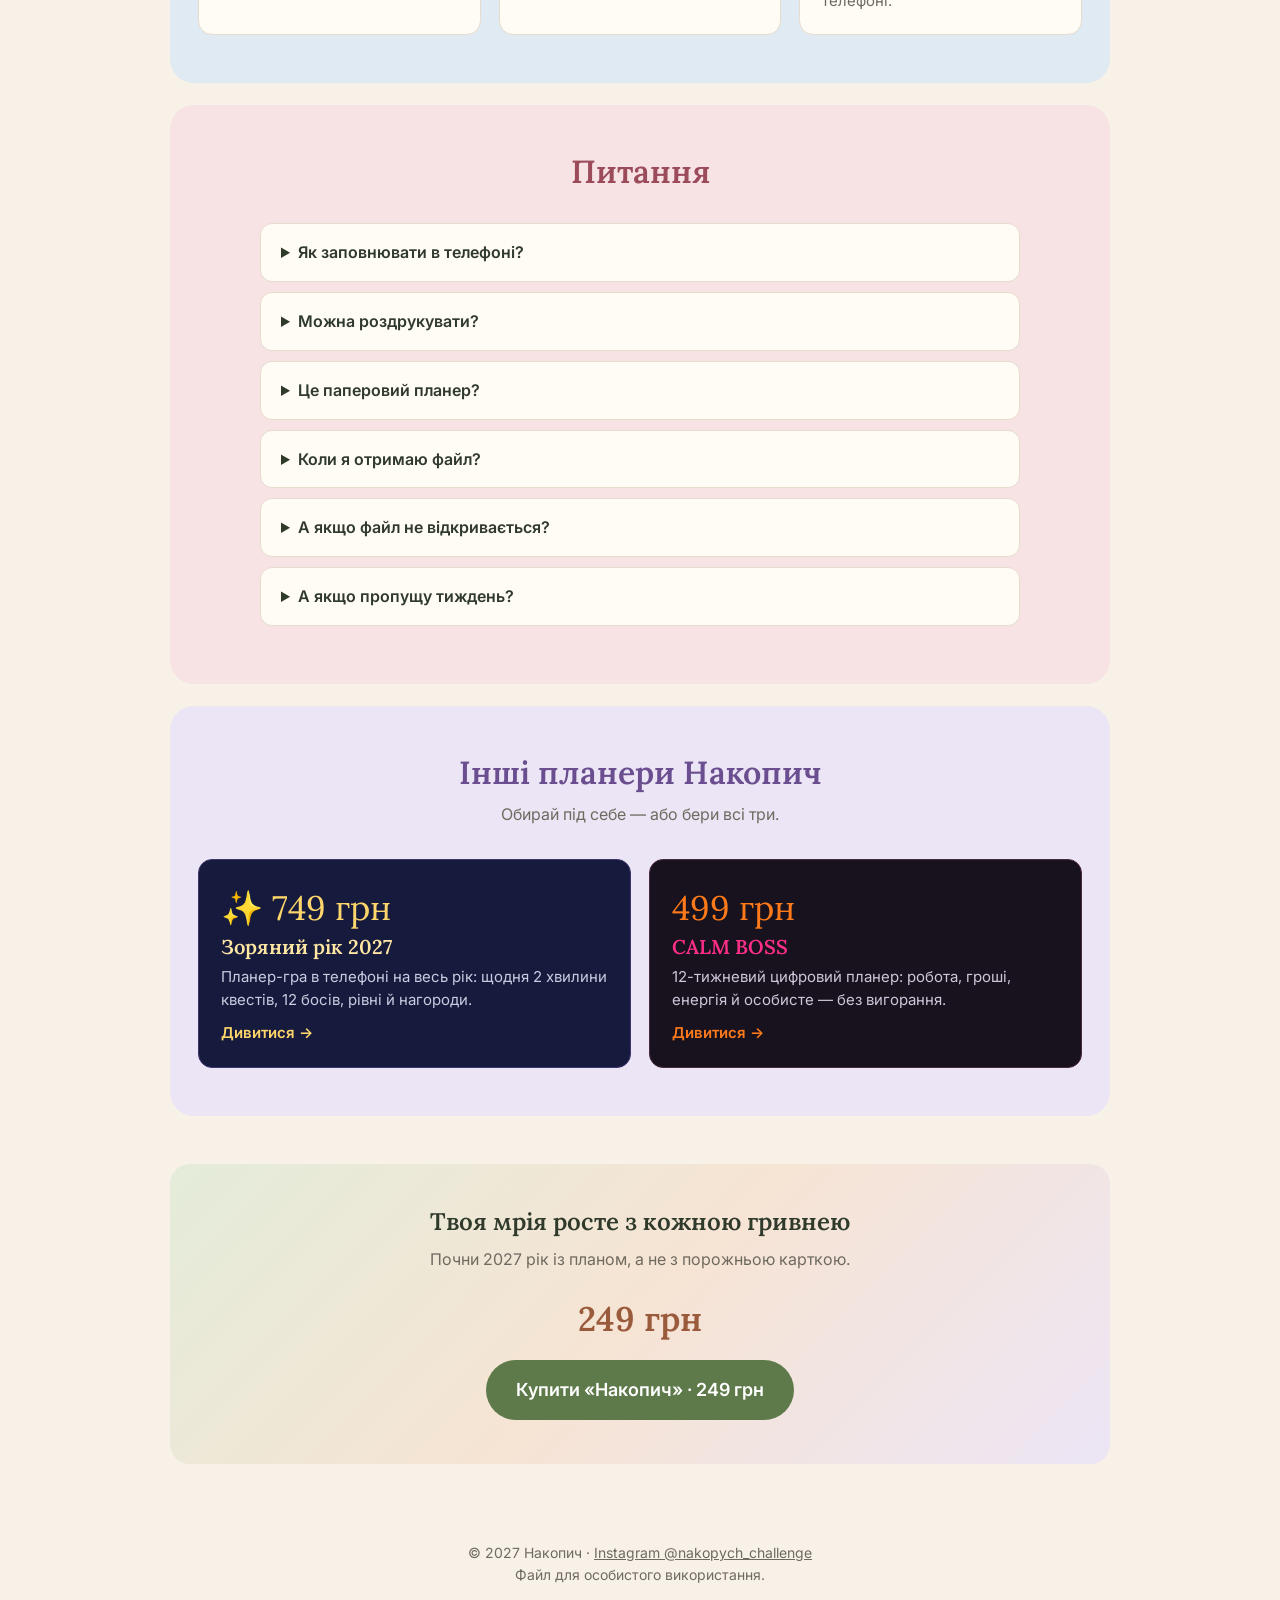
==== commit 39a8688f: "Add EMS Studio Planner banner to home page Co-Authored-By: Claude Sonnet 5.5 <noreply@anthropic.com>" ====
--- a/index.html
+++ b/index.html
@@ -79,6 +79,7 @@
 </head>
 <body>
 <header><div class="logo">🌳 Накопич</div></header>
+<a href="https://8062249831112.blacksea.in.ua/l/qkd" style="display:block;max-width:940px;margin:6px auto 0;background:#2A2560;color:#FFC23D;text-decoration:none;text-align:center;font-weight:600;padding:12px 16px;border-radius:999px">💪 Для тренерок EMS і тих, хто тренується сам(а): планер у Notion · 650 грн →</a>
 <a href="zoriany.html" style="display:block;max-width:940px;margin:6px auto 0;background:#161B3D;color:#FFE7A3;text-decoration:none;text-align:center;font-weight:600;padding:12px 16px;border-radius:999px">✨ Новинка: «Зоряний рік 2027» — планер-гра в телефоні →</a>
 
 <main class="wrap">
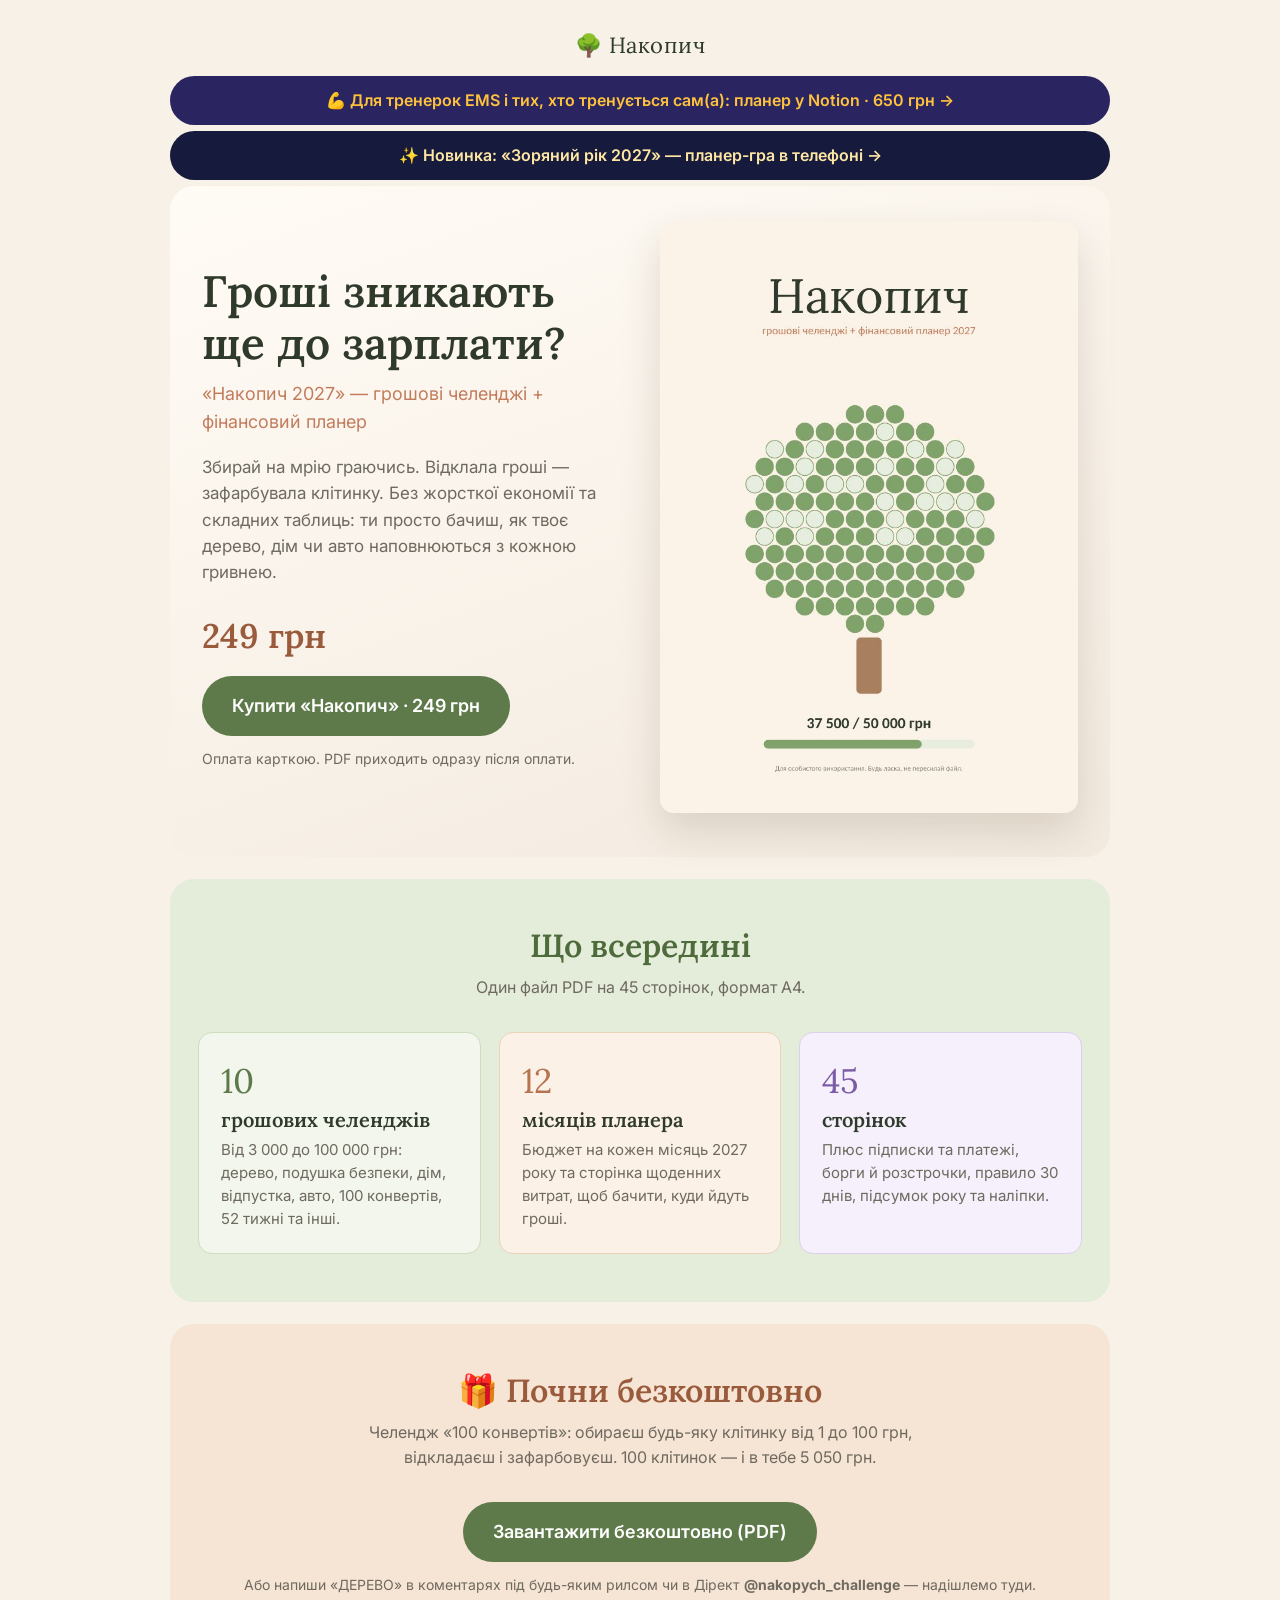
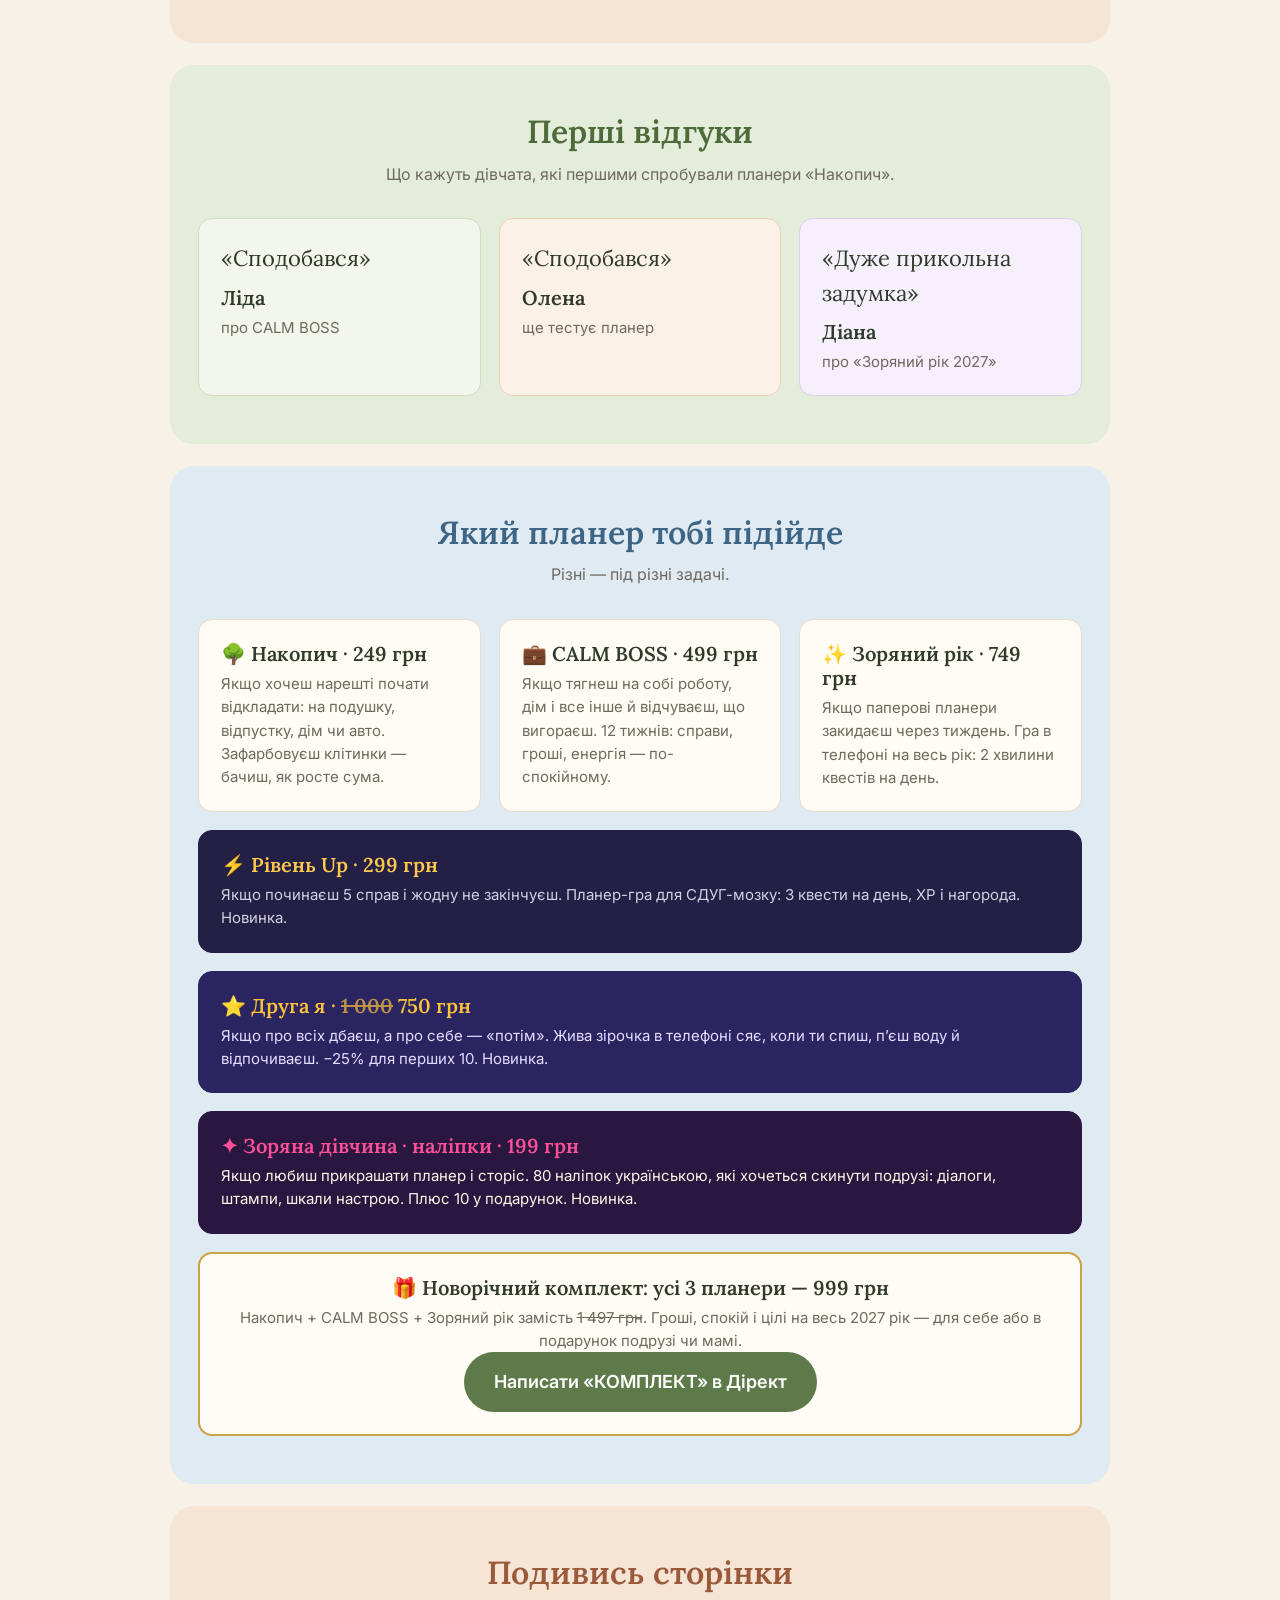
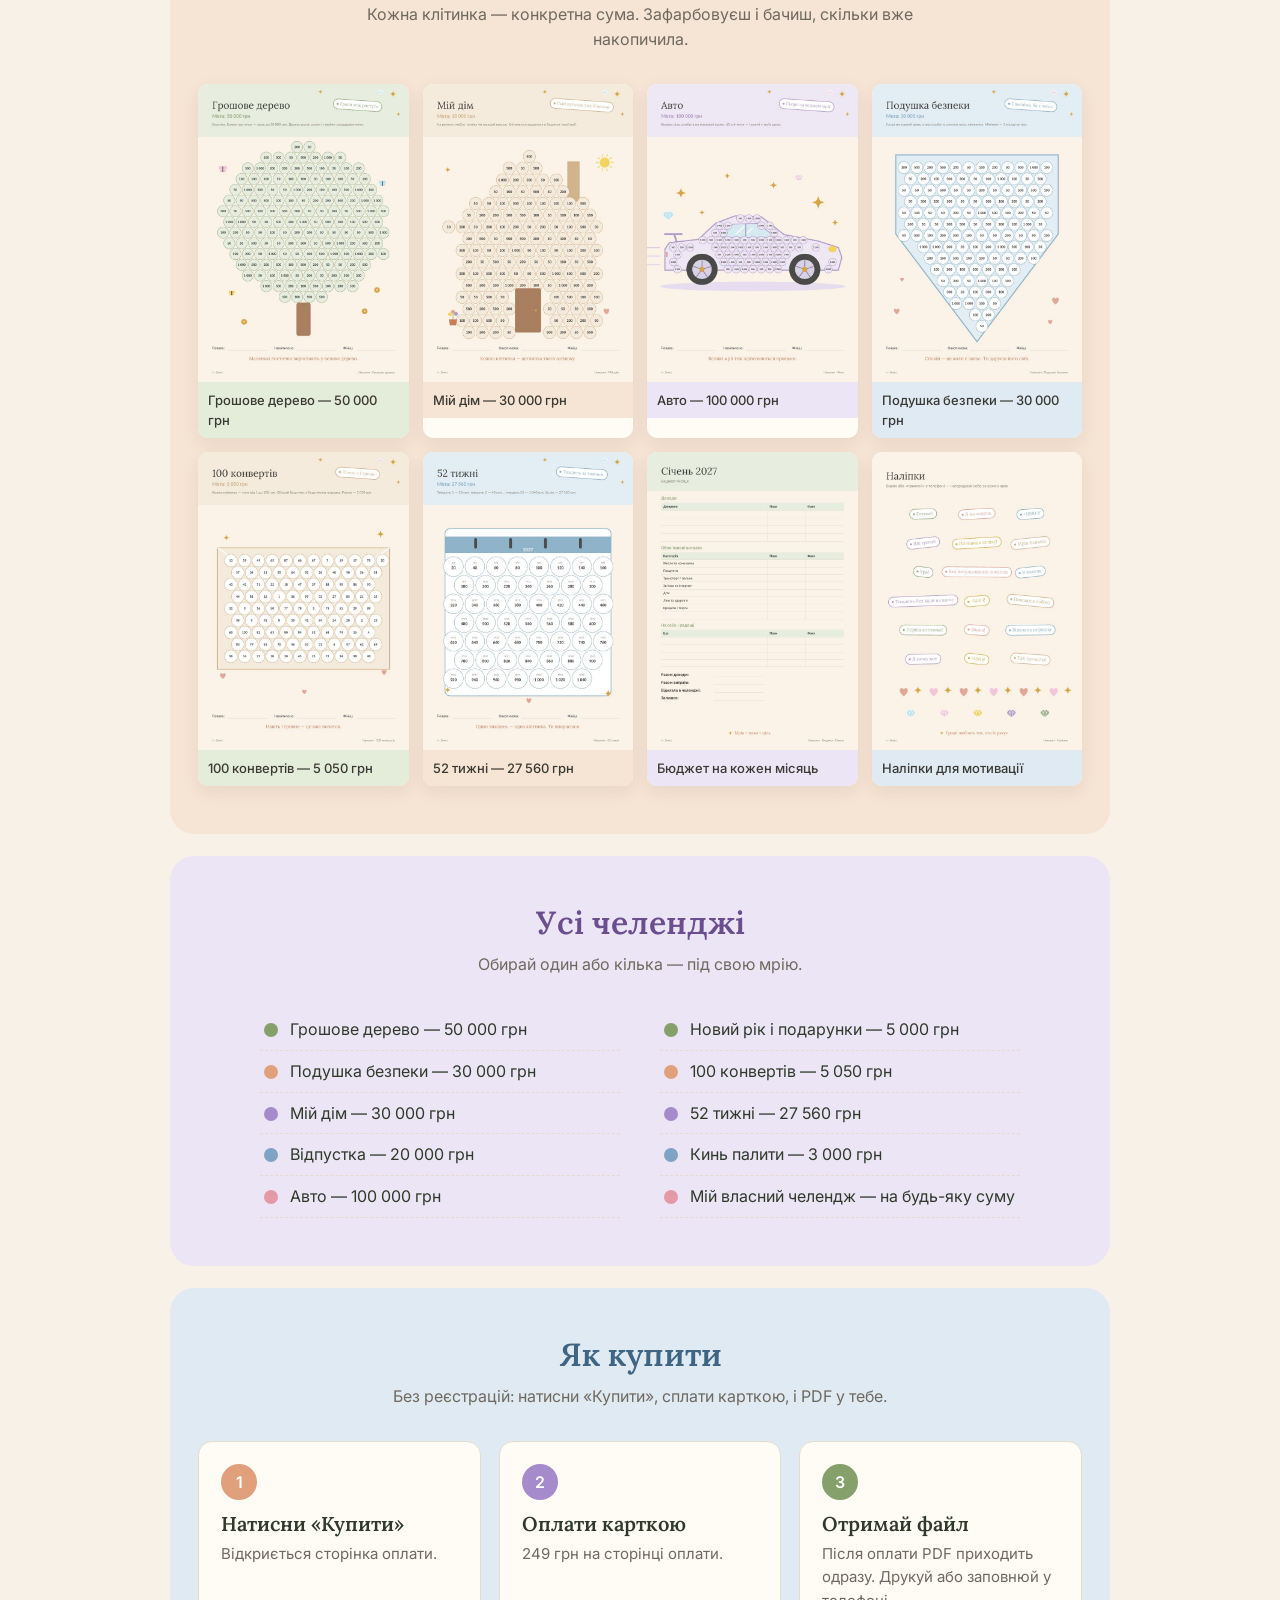
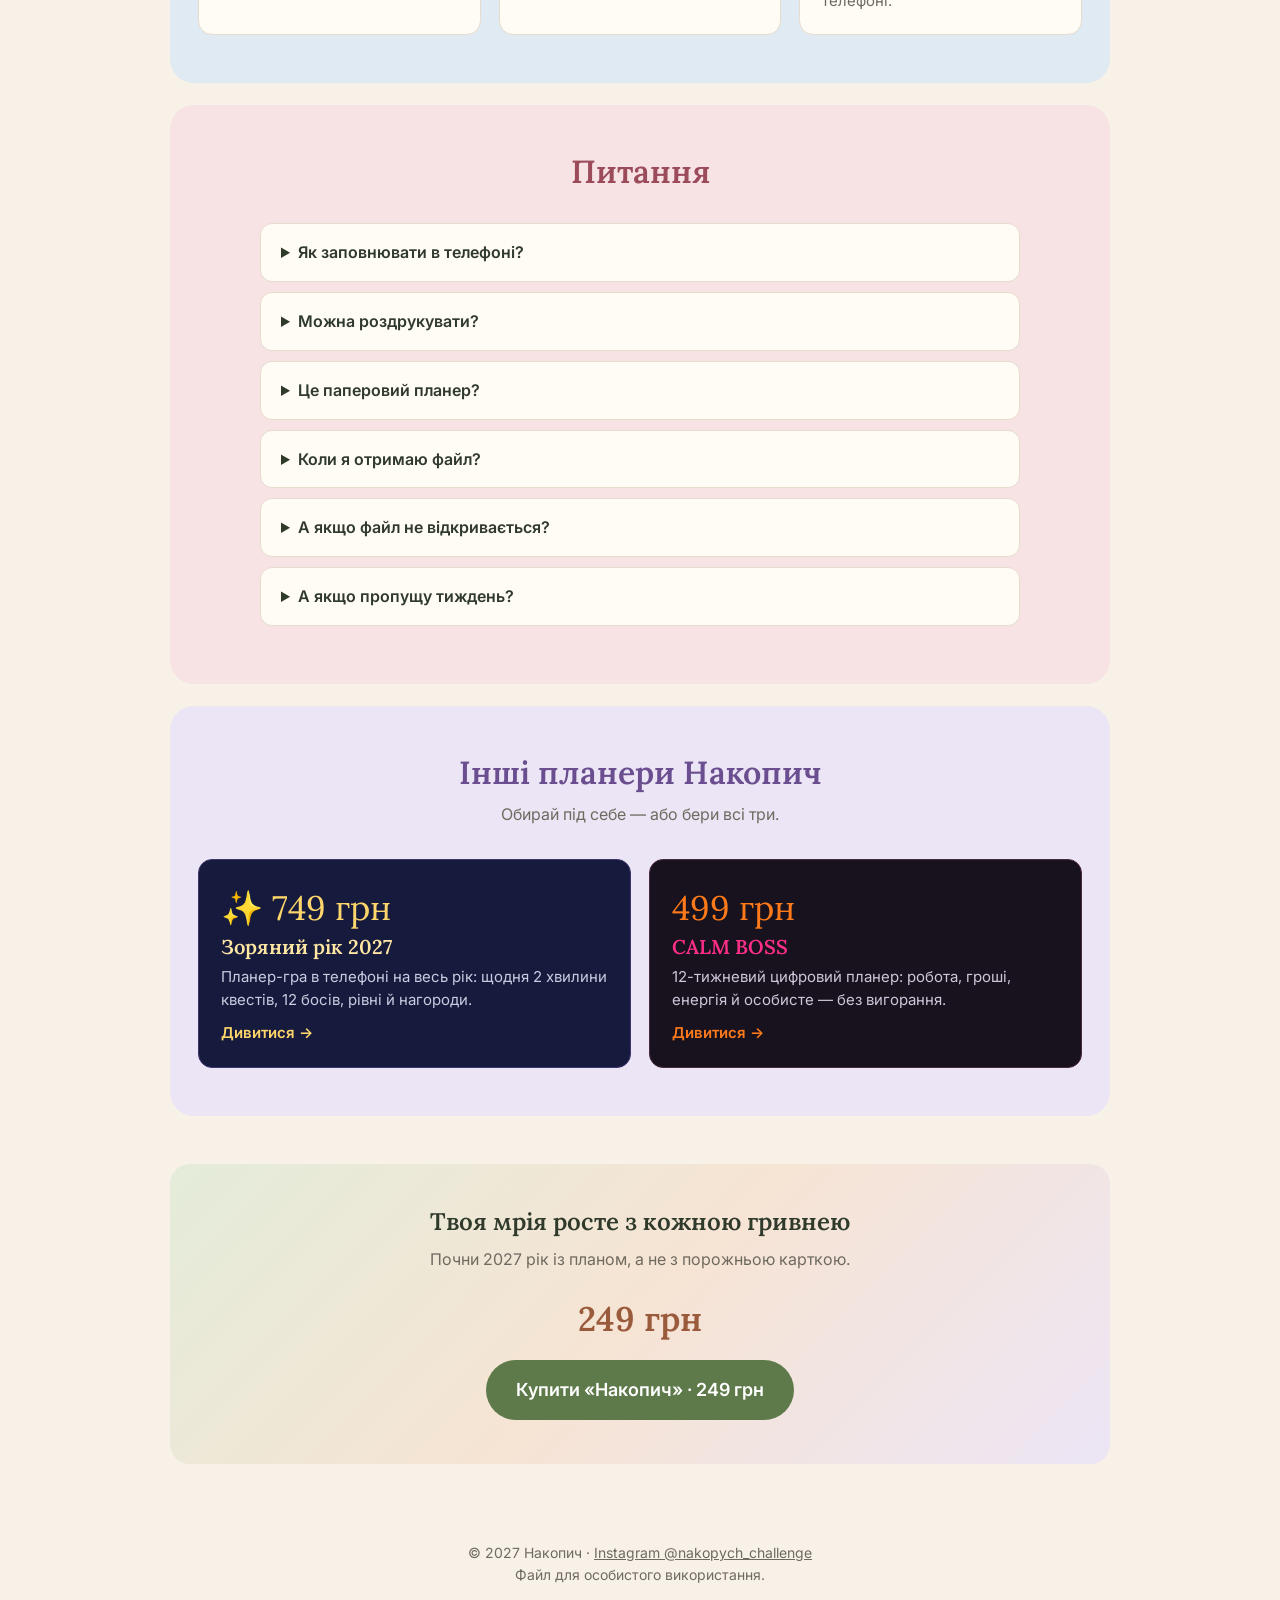
==== commit d9ddb0f7: "Set sticker pack price to 199 UAH Co-Authored-By: Claude Sonnet 5.5 <noreply@anthropic.com>  Claude-" ====
--- a/index.html
+++ b/index.html
@@ -133,7 +133,7 @@
     </div>
     <a href="riven.html" class="card" style="display:block;margin-top:18px;text-decoration:none;color:inherit;background:#231F45;border-color:#231F45"><h3 style="color:#FFC94D">⚡ Рівень Up · 299 грн</h3><p style="color:#D3D0E3">Якщо починаєш 5 справ і жодну не закінчуєш. Планер-гра для СДУГ-мозку: 3 квести на день, XP і нагорода. Новинка.</p></a>
     <a href="druga.html" class="card" style="display:block;margin-top:18px;text-decoration:none;color:inherit;background:#2A2560;border-color:#2A2560"><h3 style="color:#FFC23D">⭐ Друга я · <s style="opacity:.7">1 000</s> 750 грн</h3><p style="color:#E3DEFF">Якщо про всіх дбаєш, а про себе — «потім». Жива зірочка в телефоні сяє, коли ти спиш, пʼєш воду й відпочиваєш. −25% для перших 10. Новинка.</p></a>
-    <a href="nalipky.html" class="card" style="display:block;margin-top:18px;text-decoration:none;color:inherit;background:#2A1740;border-color:#2A1740"><h3 style="color:#FF4F9A">✦ Зоряна дівчина · наліпки · 259 грн</h3><p style="color:#FFF6E9">Якщо любиш прикрашати планер і сторіс. 80 наліпок українською, які хочеться скинути подрузі: діалоги, штампи, шкали настрою. Плюс 10 у подарунок. Новинка.</p></a>
+    <a href="nalipky.html" class="card" style="display:block;margin-top:18px;text-decoration:none;color:inherit;background:#2A1740;border-color:#2A1740"><h3 style="color:#FF4F9A">✦ Зоряна дівчина · наліпки · 199 грн</h3><p style="color:#FFF6E9">Якщо любиш прикрашати планер і сторіс. 80 наліпок українською, які хочеться скинути подрузі: діалоги, штампи, шкали настрою. Плюс 10 у подарунок. Новинка.</p></a>
     <div class="card" style="margin-top:18px;text-align:center;border:2px solid #c9a24a">
       <h3>🎁 Новорічний комплект: усі 3 планери — 999 грн</h3>
       <p>Накопич + CALM BOSS + Зоряний рік замість <s>1 497 грн</s>. Гроші, спокій і цілі на весь 2027 рік — для себе або в подарунок подрузі чи мамі.</p>
